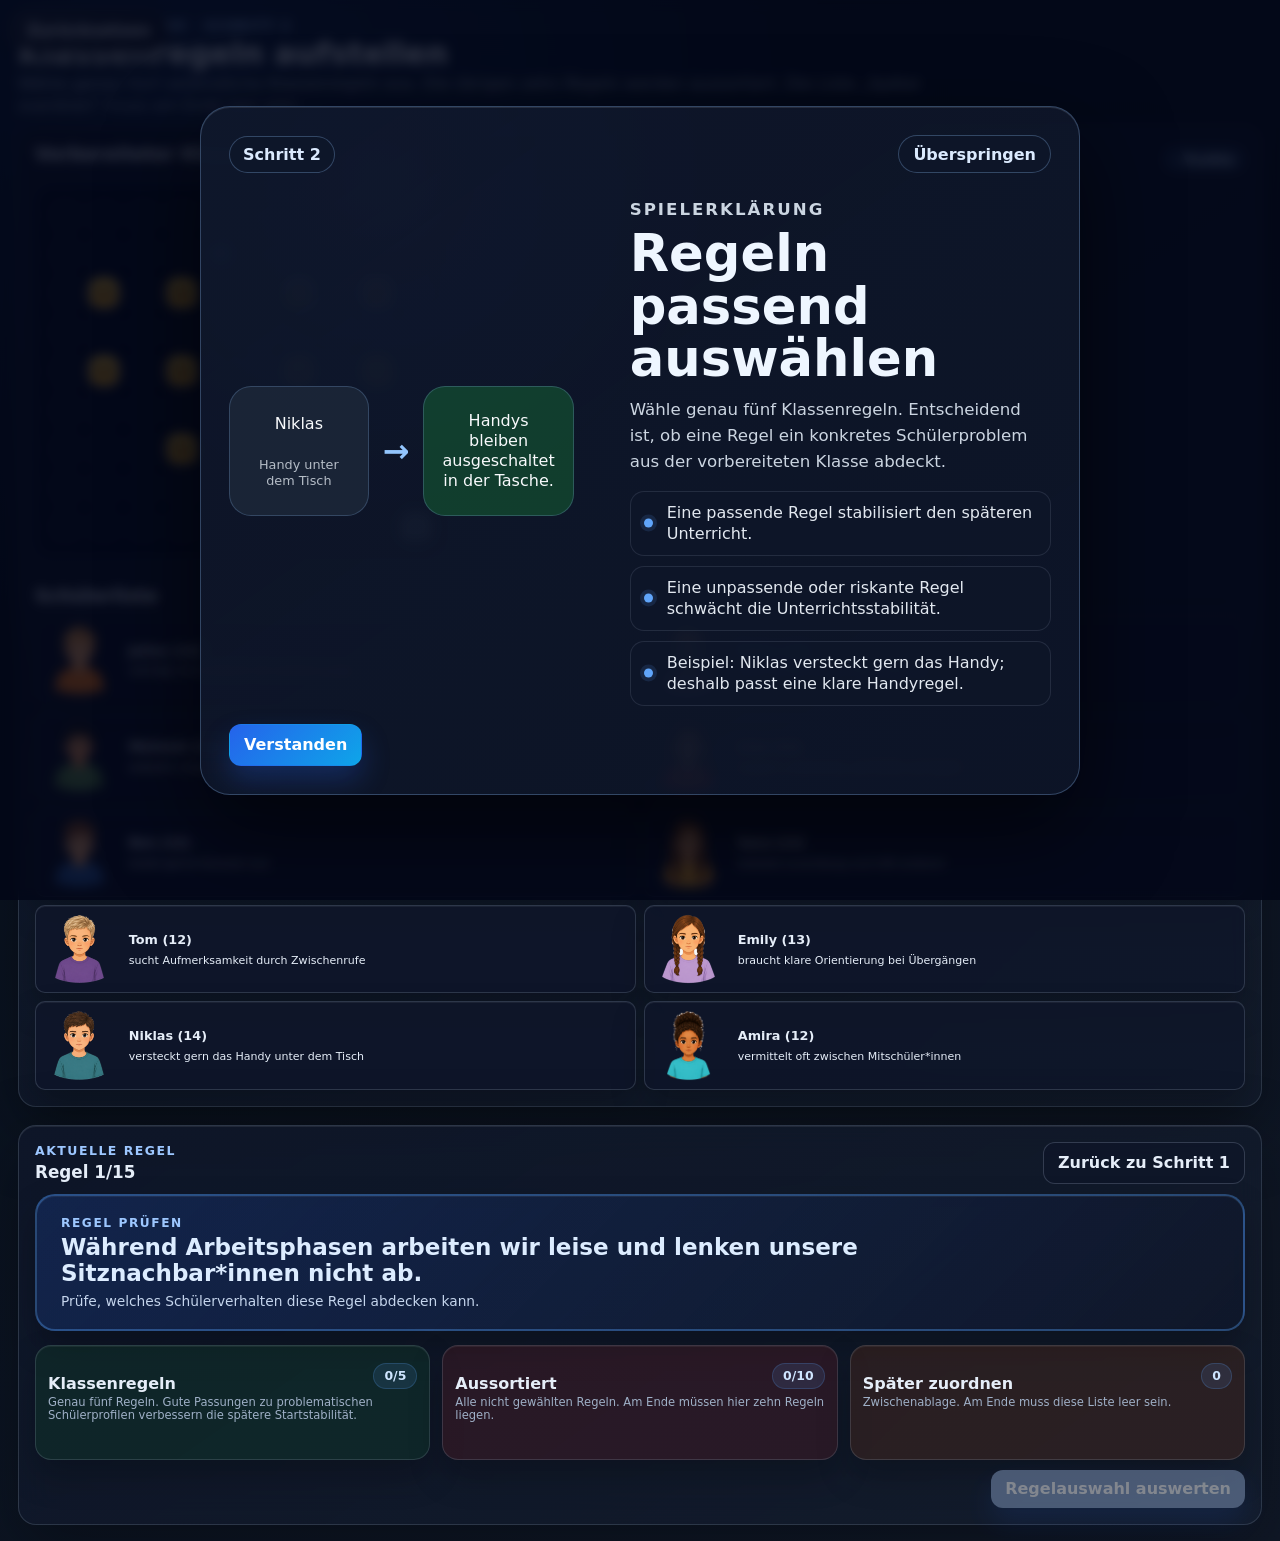
==== rules.html @ 6e3e0626 "add" ====
<!doctype html>
<html lang="de">
<head>
  <meta charset="utf-8" />
  <meta name="viewport" content="width=device-width, initial-scale=1" />
  <title>Klassenregeln aufstellen | Classroom-Management-Spiel</title>
  <link rel="stylesheet" href="styles.css" />
</head>
<body class="rules-page">
  <div class="page-utility-bar" style="position:fixed;top:10px;left:10px;z-index:10000;display:flex;gap:8px;flex-wrap:wrap;">
    <button type="button" id="utilityResetBtn" class="utility-btn utility-btn-reset">Zurücksetzen</button>
  </div>

  <header class="topbar compact-topbar rules-topbar">
    <div>
      <p class="eyebrow">Interaktive Phase · Schritt 2</p>
      <h1>Klassenregeln aufstellen</h1>
      <p class="subtitle">Wähle genau fünf verbindliche Klassenregeln aus. Die übrigen zehn Regeln werden aussortiert. Die Liste „Später zuordnen“ muss am Ende leer sein.</p>
    </div>
  </header>

  <main class="rules-shell rules-shell-v4">
    <aside class="rules-left panel rules-left-v4">
      <section>
        <div class="section-title-row">
          <h2>Vorbereiteter Klassenraum</h2>
          <span id="prepScorePill" class="pill">– Punkte</span>
        </div>
        <div id="frozenGrid" class="frozen-grid" aria-label="Übernommener Klassenraum"></div>
      </section>

      <section>
        <h2>Schülerliste</h2>
        <div id="rulesStudentList" class="rules-student-list"></div>
      </section>
    </aside>

    <section class="rules-main panel compact-rules-main" aria-label="Regelauswahl">
      <div class="rule-deck-head">
        <div>
          <p class="eyebrow">Aktuelle Regel</p>
          <h2 id="ruleDeckProgress">Regel 1/15</h2>
        </div>
        <button type="button" id="backToRoomBtn" class="ghost-btn">Zurück zu Schritt 1</button>
      </div>

      <article id="currentRuleCard" class="current-rule-card" draggable="true" aria-live="polite">
        <span class="rule-kicker">Regel prüfen</span>
        <h3 id="currentRuleText">Regel wird geladen …</h3>
        <p id="currentRuleHint">Ziehe diese Regel in eine Liste.</p>
      </article>


      <div class="rule-lists" aria-label="Regellisten">
        <section class="rule-list-card accepted-list" data-list="accepted">
          <div class="rule-list-head">
            <h3>Klassenregeln</h3>
            <span id="acceptedCounter" class="pill">0/5</span>
          </div>
          <p class="hint">Genau fünf Regeln. Gute Passungen zu problematischen Schülerprofilen verbessern die spätere Startstabilität.</p>
          <div id="acceptedList" class="rule-dropzone" data-list="accepted"></div>
        </section>

        <section class="rule-list-card rejected-list" data-list="rejected">
          <div class="rule-list-head">
            <h3>Aussortiert</h3>
            <span id="rejectedCounter" class="pill">0/10</span>
          </div>
          <p class="hint">Alle nicht gewählten Regeln. Am Ende müssen hier zehn Regeln liegen.</p>
          <div id="rejectedList" class="rule-dropzone" data-list="rejected"></div>
        </section>

        <section class="rule-list-card pending-list" data-list="pending">
          <div class="rule-list-head">
            <h3>Später zuordnen</h3>
            <span id="pendingCounter" class="pill">0</span>
          </div>
          <p class="hint">Zwischenablage. Am Ende muss diese Liste leer sein.</p>
          <div id="pendingList" class="rule-dropzone" data-list="pending"></div>
        </section>
      </div>

      <div class="rules-status-bar rules-status-bar-clean">
        <p id="rulesStatusText" class="rules-status neutral" aria-live="polite"></p>
        <button type="button" id="finishRulesBtn" class="primary-btn" disabled>Regelauswahl auswerten</button>
      </div>
    </section>
  </main>


  <section id="rulesTutorialOverlay" class="tutorial-overlay rules-tutorial-overlay" aria-live="polite" aria-modal="true" role="dialog" aria-labelledby="rulesTutorialTitle">
    <div class="tutorial-backdrop"></div>
    <article class="tutorial-book rules-tutorial-book" role="document">
      <div class="tutorial-topline">
        <span class="tutorial-progress-pill">Schritt 2</span>
        <button type="button" id="rulesTutorialSkipBtn" class="tutorial-skip" onclick="window.closeRulesTutorial && window.closeRulesTutorial()">Überspringen</button>
      </div>
      <section class="tutorial-slide-card rules-tutorial-card">
        <div class="rules-tutorial-visual" aria-hidden="true">
          <div class="rules-tutorial-mini-card rules-tutorial-student">Niklas<br><small>Handy unter dem Tisch</small></div>
          <div class="rules-tutorial-arrow">→</div>
          <div class="rules-tutorial-mini-card rules-tutorial-rule">Handys bleiben ausgeschaltet in der Tasche.</div>
        </div>
        <div class="tutorial-content">
          <p class="eyebrow">Spielerklärung</p>
          <h2 id="rulesTutorialTitle">Regeln passend auswählen</h2>
          <p>Wähle genau fünf Klassenregeln. Entscheidend ist, ob eine Regel ein konkretes Schülerproblem aus der vorbereiteten Klasse abdeckt.</p>
          <ul class="tutorial-list">
            <li>Eine passende Regel stabilisiert den späteren Unterricht.</li>
            <li>Eine unpassende oder riskante Regel schwächt die Unterrichtsstabilität.</li>
            <li>Beispiel: Niklas versteckt gern das Handy; deshalb passt eine klare Handyregel.</li>
          </ul>
        </div>
      </section>
      <div class="tutorial-controls">
        <button type="button" id="rulesTutorialDoneBtn" class="primary-btn" onclick="window.closeRulesTutorial && window.closeRulesTutorial()">Verstanden</button>
      </div>
    </article>
  </section>


  <section id="rulesEvaluationOverlay" class="rules-evaluation-overlay" hidden aria-live="polite" aria-modal="true" role="dialog" aria-labelledby="rulesEvaluationTitle">
    <div class="rules-evaluation-backdrop"></div>
    <article class="rules-evaluation-card" role="document">
      <div class="rules-evaluation-head">
        <span id="rulesEvaluationStep" class="tutorial-progress-pill">Auswertung 1/5</span>
        <h2 id="rulesEvaluationTitle">Regelauswahl wird bewertet</h2>
        <p id="rulesEvaluationIntro">Jede gewählte Klassenregel wird mit den konkreten Schülerprofilen der Klasse abgeglichen.</p>
      </div>

      <div class="rules-evaluation-pair">
        <article class="rules-evaluation-rule">
          <span>Gewählte Klassenregel</span>
          <strong id="rulesEvaluationRuleText">–</strong>
        </article>
        <div class="rules-evaluation-arrow" aria-hidden="true">→</div>
        <div id="rulesEvaluationStudentSlot" class="rules-evaluation-student-slot"></div>
      </div>

      <div id="rulesEvaluationResult" class="rules-evaluation-result">
        <strong id="rulesEvaluationDelta">–</strong>
        <p id="rulesEvaluationText">–</p>
      </div>

      <div class="rules-evaluation-stability" aria-label="Aktuelle Unterrichtsstabilität nach dieser Regel">
        <div id="rulesEvaluationSegments" class="branch-life-segments"></div>
        <span id="rulesEvaluationScoreText">–/10 Unterrichtsstabilität</span>
      </div>

      <div class="rules-evaluation-actions">
        <button type="button" id="rulesEvaluationNextBtn" class="primary-btn">Weiter</button>
      </div>
    </article>
  </section>

  <script src="rules.js"></script>
</body>
</html>
---- styles.css ----
:root {
  --bg: #f3f5f8;
  --panel: #ffffff;
  --text: #1f2937;
  --muted: #64748b;
  --line: #d8dee8;
  --accent: #2455a6;
  --accent-dark: #163c78;
  --accent-soft: #e8f0ff;
  --danger: #a83535;
  --warning: #9b6a12;
  --good: #237a45;
  --desk: #fff7df;
  --desk-border: #d8b765;
  --cell-size: 72px;
  --vision-1: rgba(38, 126, 67, 0.54);
  --vision-2: rgba(64, 155, 87, 0.40);
  --vision-3: rgba(94, 184, 111, 0.28);
  --vision-4: rgba(126, 209, 141, 0.18);
  --vision-5: rgba(162, 226, 174, 0.10);
  --shadow: 0 18px 40px rgba(15, 23, 42, 0.09);
  --radius: 18px;
}

* {
  box-sizing: border-box;
}

body {
  margin: 0;
  min-height: 100vh;
  font-family: system-ui, -apple-system, BlinkMacSystemFont, "Segoe UI", sans-serif;
  color: var(--text);
  background: linear-gradient(135deg, #f8fafc 0%, var(--bg) 42%, #eef3fb 100%);
}

button,
select {
  font: inherit;
}

.topbar {
  display: flex;
  gap: 24px;
  justify-content: space-between;
  align-items: center;
  padding: 28px clamp(18px, 4vw, 48px) 18px;
}

.eyebrow {
  margin: 0 0 4px;
  color: var(--accent);
  font-size: 0.78rem;
  text-transform: uppercase;
  letter-spacing: 0.12em;
  font-weight: 750;
}

h1,
h2,
p {
  margin-top: 0;
}

h1 {
  margin-bottom: 8px;
  font-size: clamp(1.8rem, 3vw, 3rem);
  line-height: 1.05;
}

.subtitle {
  margin-bottom: 0;
  color: var(--muted);
  max-width: 850px;
}

.score-card {
  min-width: 148px;
  border-radius: 20px;
  padding: 16px 18px;
  background: var(--panel);
  box-shadow: var(--shadow);
  border: 1px solid rgba(255, 255, 255, 0.7);
  text-align: center;
}

.score-label,
.score-scale {
  display: block;
  color: var(--muted);
  font-size: 0.82rem;
}

#scoreValue {
  display: block;
  font-size: 2.1rem;
  line-height: 1.1;
  color: var(--accent-dark);
}

.app-shell {
  display: grid;
  grid-template-columns: minmax(0, 1fr) 370px;
  gap: 22px;
  padding: 0 clamp(18px, 4vw, 48px) 24px;
}

.panel {
  border: 1px solid rgba(216, 222, 232, 0.85);
  background: rgba(255, 255, 255, 0.93);
  box-shadow: var(--shadow);
  border-radius: var(--radius);
}

.workspace {
  display: grid;
  grid-template-rows: auto 1fr;
  gap: 18px;
  min-width: 0;
}

.controls {
  display: grid;
  grid-template-columns: repeat(3, minmax(0, 1fr)) auto;
  align-items: end;
  gap: 16px;
  padding: 18px;
}

.control-group label {
  display: block;
  margin-bottom: 8px;
  font-weight: 750;
}

select {
  width: 100%;
  min-height: 42px;
  border: 1px solid var(--line);
  border-radius: 12px;
  padding: 8px 12px;
  background: #fff;
  color: var(--text);
}

.hint {
  margin: -2px 0 10px;
  font-size: 0.86rem;
  color: var(--muted);
}

.teacher-tools {
  display: flex;
  gap: 12px;
  align-items: center;
}

.teacher-token,
.teacher-in-room {
  cursor: grab;
  user-select: none;
  width: fit-content;
  border: 1px solid #7b8ca3;
  border-radius: 999px;
  padding: 8px 12px;
  font-size: 0.88rem;
  font-weight: 750;
  color: #172033;
  background: #e7ebf2;
}

.teacher-in-room {
  position: relative;
  margin: auto;
  background: #dce4f2;
  border-color: #5c6f8b;
  box-shadow: 0 5px 14px rgba(15, 23, 42, 0.14);
}

.teacher-token.selected {
  color: #fff;
  background: var(--accent);
  border-color: var(--accent);
  box-shadow: 0 0 0 4px rgba(36, 85, 166, 0.16);
}

.direction-tools {
  display: grid;
  grid-template-columns: repeat(3, 30px);
  grid-template-rows: repeat(2, 30px);
  gap: 4px;
}

.dir-btn {
  border: 1px solid var(--line);
  background: #fff;
  border-radius: 8px;
  cursor: pointer;
  color: var(--text);
  font-weight: 850;
}

.dir-btn[data-dir="up"] { grid-column: 2; grid-row: 1; }
.dir-btn[data-dir="left"] { grid-column: 1; grid-row: 2; }
.dir-btn[data-dir="down"] { grid-column: 2; grid-row: 2; }
.dir-btn[data-dir="right"] { grid-column: 3; grid-row: 2; }

.dir-btn.active {
  color: #fff;
  background: var(--accent);
  border-color: var(--accent);
}

.button-row {
  display: flex;
  gap: 10px;
  justify-content: flex-end;
}

.primary-btn,
.ghost-btn {
  min-height: 42px;
  border-radius: 12px;
  padding: 9px 14px;
  border: 1px solid transparent;
  cursor: pointer;
  font-weight: 750;
  white-space: nowrap;
}

.primary-btn {
  color: #fff;
  background: var(--accent);
}

.primary-btn:hover {
  background: var(--accent-dark);
}

.ghost-btn {
  background: #fff;
  color: var(--text);
  border-color: var(--line);
}

.room-wrap {
  min-height: 650px;
  padding: 18px;
  overflow: auto;
}

.room-header {
  display: flex;
  justify-content: space-between;
  gap: 14px;
  align-items: flex-start;
  margin-bottom: 12px;
}

.room-header h2,
.side-panel h2 {
  margin-bottom: 4px;
  font-size: 1.1rem;
}

.room-header p {
  margin-bottom: 0;
  color: var(--muted);
  font-size: 0.9rem;
}

.legend {
  display: flex;
  flex-wrap: wrap;
  gap: 8px 14px;
  justify-content: flex-end;
  color: var(--muted);
  font-size: 0.83rem;
}

.legend span {
  display: inline-flex;
  gap: 6px;
  align-items: center;
}

.legend i {
  display: inline-block;
  width: 14px;
  height: 14px;
  border-radius: 4px;
  border: 1px solid var(--line);
}

.legend-desk { background: var(--desk); border-color: var(--desk-border) !important; }
.legend-teacher { background: #dce4f2; border-color: #5c6f8b !important; }
.legend-vision { background: var(--vision-1); border-color: #5ba36b !important; }

.classroom-grid {
  display: grid;
  grid-template-columns: repeat(10, var(--cell-size));
  grid-template-rows: repeat(9, var(--cell-size));
  gap: 7px;
  width: max-content;
  min-width: max-content;
  padding: 14px;
  border-radius: 16px;
  background: #eef2f7;
  border: 1px solid #d7dee9;
}

.grid-cell {
  position: relative;
  display: flex;
  align-items: stretch;
  justify-content: stretch;
  min-width: var(--cell-size);
  min-height: var(--cell-size);
  aspect-ratio: 1 / 1;
  border: 1px dashed #c8d0dd;
  border-radius: 12px;
  background: rgba(255, 255, 255, 0.62);
  transition: background 0.12s ease, border-color 0.12s ease, transform 0.12s ease;
}

.grid-cell.drop-hover {
  border-color: var(--accent);
  background: #e6efff;
}

.grid-cell.vision-1 { background: var(--vision-1); border-color: rgba(38, 126, 67, 0.35); }
.grid-cell.vision-2 { background: var(--vision-2); border-color: rgba(64, 155, 87, 0.30); }
.grid-cell.vision-3 { background: var(--vision-3); border-color: rgba(94, 184, 111, 0.26); }
.grid-cell.vision-4 { background: var(--vision-4); border-color: rgba(126, 209, 141, 0.20); }
.grid-cell.vision-5 { background: var(--vision-5); border-color: rgba(162, 226, 174, 0.14); }

.grid-cell.teacher-placement-active {
  outline: 2px solid rgba(36, 85, 166, 0.16);
  outline-offset: -3px;
}

.grid-cell.teacher-placement-active:hover {
  outline-color: var(--accent);
  background: #e6efff;
}

.desk {
  display: flex;
  flex-direction: column;
  justify-content: space-between;
  width: 100%;
  min-width: 0;
  padding: 5px;
  border: 1.5px solid var(--desk-border);
  border-radius: 12px;
  background: rgba(255, 247, 223, 0.96);
  cursor: grab;
  box-shadow: inset 0 -10px 18px rgba(209, 160, 47, 0.08);
}

.desk:active,
.student-card:active,
.student-chip:active,
.teacher-token:active,
.teacher-in-room:active {
  cursor: grabbing;
}

.desk-label {
  display: flex;
  justify-content: space-between;
  align-items: center;
  color: #8a671f;
  font-size: 0.65rem;
  font-weight: 850;
  letter-spacing: 0.03em;
  text-transform: uppercase;
}

.student-chip {
  display: block;
  width: 100%;
  overflow: hidden;
  white-space: nowrap;
  text-overflow: ellipsis;
  border-radius: 9px;
  padding: 4px 6px;
  background: #fff;
  border: 1px solid #e6c978;
  color: #1f2937;
  font-size: 0.68rem;
  font-weight: 750;
  text-align: center;
  cursor: grab;
}

.empty-seat {
  border-radius: 9px;
  padding: 4px 5px;
  border: 1px dashed #e1c988;
  color: #a07a24;
  font-size: 0.68rem;
  text-align: center;
  background: rgba(255, 255, 255, 0.45);
}

.side-panel {
  display: flex;
  flex-direction: column;
  gap: 22px;
  padding: 18px;
  align-self: start;
  max-height: calc(100vh - 150px);
  overflow: auto;
  position: sticky;
  top: 18px;
}

.section-title-row {
  display: flex;
  align-items: center;
  justify-content: space-between;
  gap: 12px;
}

.pill {
  display: inline-flex;
  align-items: center;
  height: 26px;
  border-radius: 999px;
  padding: 0 10px;
  background: var(--accent-soft);
  color: var(--accent-dark);
  font-size: 0.78rem;
  font-weight: 750;
}

.student-palette {
  display: grid;
  grid-template-columns: repeat(2, minmax(0, 1fr));
  gap: 10px;
  min-height: 120px;
  padding: 8px;
  border-radius: 14px;
  border: 1px dashed transparent;
}

.student-palette.drop-hover {
  background: #f0f6ff;
  border-color: var(--accent);
}

.student-card {
  min-height: 96px;
  border: 1px solid var(--line);
  border-radius: 14px;
  padding: 10px;
  background: #fff;
  cursor: grab;
  box-shadow: 0 8px 18px rgba(15, 23, 42, 0.07);
  transition: transform 0.12s ease, box-shadow 0.12s ease, border-color 0.12s ease;
}

.student-card:hover {
  transform: translateY(-1px);
  box-shadow: 0 12px 22px rgba(15, 23, 42, 0.1);
}

.student-card.selected {
  outline: 3px solid rgba(36, 85, 166, 0.24);
  border-color: var(--accent);
}

.student-name {
  margin-bottom: 4px;
  font-weight: 850;
}

.student-note {
  color: var(--muted);
  font-size: 0.78rem;
  line-height: 1.28;
}

.results {
  border-top: 1px solid var(--line);
  padding-top: 16px;
}

.meter {
  height: 12px;
  overflow: hidden;
  border-radius: 999px;
  background: #e8edf5;
  margin: 10px 0 14px;
}

.meter-fill {
  height: 100%;
  width: 0%;
  background: linear-gradient(90deg, #b73c3c, #d6a23c, #277a48);
  transition: width 0.3s ease;
}

.feedback-list {
  display: grid;
  gap: 8px;
  padding: 0;
  margin: 0;
  list-style: none;
}

.feedback-list li {
  border-radius: 12px;
  padding: 9px 10px;
  border: 1px solid var(--line);
  background: #fff;
  font-size: 0.87rem;
  line-height: 1.35;
}

.feedback-list li.good {
  border-color: rgba(35, 122, 69, 0.28);
  background: #f1fbf5;
}

.feedback-list li.warning {
  border-color: rgba(155, 106, 18, 0.28);
  background: #fff8e9;
}

.feedback-list li.bad {
  border-color: rgba(168, 53, 53, 0.28);
  background: #fff1f1;
}

.export-box {
  margin-top: 14px;
  border-radius: 12px;
  border: 1px solid var(--line);
  background: #f8fafc;
  padding: 10px;
}

.export-box summary {
  cursor: pointer;
  font-weight: 750;
  color: var(--accent-dark);
}

pre {
  white-space: pre-wrap;
  word-break: break-word;
  max-height: 260px;
  overflow: auto;
  margin: 10px 0 0;
  color: #334155;
  font-size: 0.75rem;
}

.footer-note {
  margin: 0 clamp(18px, 4vw, 48px) 32px;
  color: var(--muted);
  font-size: 0.88rem;
}

@media (max-width: 1180px) {
  .app-shell {
    grid-template-columns: 1fr;
  }

  .side-panel {
    position: static;
    max-height: none;
  }
}

@media (max-width: 860px) {
  .topbar {
    align-items: stretch;
    flex-direction: column;
  }

  .score-card {
    text-align: left;
  }

  .controls {
    grid-template-columns: 1fr;
  }

  .button-row {
    justify-content: stretch;
  }

  .button-row button {
    flex: 1;
  }

  .student-palette {
    grid-template-columns: 1fr;
  }
}

/* Update 2026-06-21: freiere Drag-and-Drop-Vorbereitung und sauberere Zentrierung */
.room-wrap {
  display: flex;
  flex-direction: column;
  align-items: center;
}

.room-header {
  width: 100%;
}

.classroom-grid {
  margin: 14px auto 0;
  justify-content: center;
  align-content: center;
  grid-template-columns: repeat(10, var(--cell-size));
  grid-template-rows: repeat(9, var(--cell-size));
}

.grid-cell {
  width: var(--cell-size);
  height: var(--cell-size);
  min-width: 0;
  min-height: 0;
  aspect-ratio: 1 / 1;
}

.teacher-token,
.teacher-in-room {
  width: 58px;
  height: 58px;
  min-width: 58px;
  min-height: 58px;
  max-width: 58px;
  max-height: 58px;
  aspect-ratio: 1 / 1;
  display: inline-flex;
  align-items: center;
  justify-content: center;
  border-radius: 14px;
  padding: 6px;
  text-align: center;
  line-height: 1.05;
  white-space: normal;
}

.teacher-in-room {
  width: 100%;
  height: 100%;
  max-width: none;
  max-height: none;
  font-size: 0.72rem;
}

.button-stack {
  display: grid;
  gap: 7px;
  align-self: end;
}

.eval-hint {
  margin: 0;
  color: var(--warning);
  font-size: 0.78rem;
  text-align: right;
}

.primary-btn:disabled {
  cursor: not-allowed;
  opacity: 0.48;
  background: #8aa2c9;
}

.desk,
.student-card,
.student-chip,
.teacher-token,
.teacher-in-room {
  touch-action: none;
}

@media (max-width: 860px) {
  .button-stack {
    width: 100%;
  }

  .eval-hint {
    text-align: left;
  }
}

.eval-hint.ready {
  color: var(--good);
}

/* Update: Schülerchip mit Entfernen-Button und stabileres Drag-and-Drop */
.desk.dragging,
.teacher-in-room.dragging,
.student-card.dragging,
.student-chip.dragging {
  opacity: 0.68;
}

.student-chip {
  position: relative;
  min-height: 27px;
  padding-right: 24px;
}

.student-chip-name {
  display: block;
  overflow: hidden;
  white-space: nowrap;
  text-overflow: ellipsis;
}

.remove-student-btn {
  position: absolute;
  top: -7px;
  right: -7px;
  width: 18px;
  height: 18px;
  padding: 0;
  border: 1.5px solid #fff;
  border-radius: 999px;
  background: var(--danger);
  color: #fff;
  font-size: 13px;
  font-weight: 900;
  line-height: 14px;
  cursor: pointer;
  box-shadow: 0 2px 6px rgba(15, 23, 42, 0.22);
}

.remove-student-btn:hover,
.remove-student-btn:focus-visible {
  background: #7f2424;
  outline: 2px solid rgba(168, 53, 53, 0.25);
  outline-offset: 1px;
}

.grid-cell.drop-hover {
  box-shadow: inset 0 0 0 2px rgba(36, 85, 166, 0.35);
}

/* Update: strengere Bewertungslogik, Einflussfelder und zentrierte Auswertung */
.room-wrap {
  position: relative;
}

.grid-cell {
  overflow: visible;
}

.grid-cell::before {
  content: "";
  position: absolute;
  inset: 4px;
  z-index: 0;
  border-radius: 10px;
  pointer-events: none;
  opacity: 0.96;
  transition: background 0.15s ease, box-shadow 0.15s ease;
}

.grid-cell > * {
  position: relative;
  z-index: 1;
}

.grid-cell.influence-good-1::before { background: rgba(38, 126, 67, 0.14); box-shadow: inset 0 0 0 1px rgba(38,126,67,0.18); }
.grid-cell.influence-good-2::before { background: rgba(38, 126, 67, 0.24); box-shadow: inset 0 0 0 2px rgba(38,126,67,0.22); }
.grid-cell.influence-good-3::before { background: rgba(38, 126, 67, 0.36); box-shadow: inset 0 0 0 2px rgba(38,126,67,0.30); }
.grid-cell.influence-good-4::before { background: rgba(19, 111, 54, 0.50); box-shadow: inset 0 0 0 3px rgba(19,111,54,0.38); }

.grid-cell.influence-risk-1::before { background: rgba(190, 62, 62, 0.14); box-shadow: inset 0 0 0 1px rgba(190,62,62,0.18); }
.grid-cell.influence-risk-2::before { background: rgba(190, 62, 62, 0.25); box-shadow: inset 0 0 0 2px rgba(190,62,62,0.22); }
.grid-cell.influence-risk-3::before { background: rgba(190, 62, 62, 0.38); box-shadow: inset 0 0 0 2px rgba(190,62,62,0.30); }
.grid-cell.influence-risk-4::before { background: rgba(160, 39, 39, 0.54); box-shadow: inset 0 0 0 3px rgba(160,39,39,0.40); }

.grid-cell.influence-neutral-1::before,
.grid-cell.influence-neutral-2::before,
.grid-cell.influence-neutral-3::before,
.grid-cell.influence-neutral-4::before {
  background: rgba(230, 157, 49, 0.34);
  box-shadow: inset 0 0 0 2px rgba(194, 119, 24, 0.28);
}

.desk.influence-good-1 { border-color: rgba(38, 126, 67, 0.45); }
.desk.influence-good-2 { border-color: rgba(38, 126, 67, 0.55); box-shadow: inset 0 -10px 18px rgba(38,126,67,0.08); }
.desk.influence-good-3 { border-color: rgba(38, 126, 67, 0.70); box-shadow: inset 0 -10px 18px rgba(38,126,67,0.12); }
.desk.influence-good-4 { border-color: rgba(19, 111, 54, 0.90); box-shadow: inset 0 -10px 18px rgba(19,111,54,0.16), 0 0 0 2px rgba(19,111,54,0.12); }

.desk.influence-risk-1 { border-color: rgba(190, 62, 62, 0.45); }
.desk.influence-risk-2 { border-color: rgba(190, 62, 62, 0.58); box-shadow: inset 0 -10px 18px rgba(190,62,62,0.08); }
.desk.influence-risk-3 { border-color: rgba(190, 62, 62, 0.74); box-shadow: inset 0 -10px 18px rgba(190,62,62,0.12); }
.desk.influence-risk-4 { border-color: rgba(160, 39, 39, 0.95); box-shadow: inset 0 -10px 18px rgba(160,39,39,0.16), 0 0 0 2px rgba(160,39,39,0.14); }

.desk.influence-neutral-1,
.desk.influence-neutral-2,
.desk.influence-neutral-3,
.desk.influence-neutral-4 {
  border-color: rgba(194, 119, 24, 0.74);
  box-shadow: inset 0 -10px 18px rgba(230,157,49,0.14), 0 0 0 2px rgba(230,157,49,0.12);
}

.grid-cell.invalid-target {
  border-color: #b42323 !important;
  background: #fff1f1 !important;
  animation: invalidPulse 0.7s ease;
}

@keyframes invalidPulse {
  0%, 100% { transform: scale(1); }
  45% { transform: scale(0.96); }
}

.evaluation-overlay {
  position: absolute;
  inset: 0;
  display: flex;
  align-items: center;
  justify-content: center;
  padding: 24px;
  border-radius: var(--radius);
  background: rgba(15, 23, 42, 0.16);
  backdrop-filter: blur(2px);
  z-index: 50;
}

.evaluation-overlay[hidden] {
  display: none;
}

.evaluation-card {
  width: min(760px, calc(100% - 24px));
  max-height: min(78vh, 720px);
  overflow: auto;
  border: 1px solid rgba(216, 222, 232, 0.95);
  border-radius: 22px;
  background: rgba(255, 255, 255, 0.98);
  box-shadow: 0 28px 70px rgba(15, 23, 42, 0.25);
  padding: 22px;
}

.evaluation-head {
  display: flex;
  align-items: flex-start;
  justify-content: space-between;
  gap: 16px;
  margin-bottom: 8px;
}

.evaluation-head h2 {
  margin-bottom: 0;
  font-size: 1.35rem;
}

.overlay-close {
  width: 36px;
  height: 36px;
  border: 1px solid var(--line);
  border-radius: 999px;
  background: #fff;
  color: var(--text);
  cursor: pointer;
  font-weight: 900;
  font-size: 1.3rem;
  line-height: 1;
}

.overlay-close:hover,
.overlay-close:focus-visible {
  background: #f1f5f9;
  outline: 2px solid rgba(36, 85, 166, 0.18);
}

.feedback-list li {
  display: flex;
  align-items: flex-start;
  gap: 10px;
}

.feedback-list.detailed {
  gap: 10px;
}

.feedback-delta {
  flex: 0 0 auto;
  min-width: 36px;
  height: 26px;
  display: inline-flex;
  align-items: center;
  justify-content: center;
  border-radius: 999px;
  font-size: 0.78rem;
  font-weight: 900;
}

.feedback-delta.positive {
  color: #14532d;
  background: #dcfce7;
  border: 1px solid rgba(20, 83, 45, 0.18);
}

.feedback-delta.negative {
  color: #7f1d1d;
  background: #fee2e2;
  border: 1px solid rgba(127, 29, 29, 0.18);
}

.feedback-delta.neutral {
  color: #78350f;
  background: #ffedd5;
  border: 1px solid rgba(120, 53, 15, 0.18);
}

.feedback-body {
  min-width: 0;
}

.feedback-body strong {
  display: block;
  margin-bottom: 2px;
}

.feedback-body p {
  margin: 0;
  color: var(--muted);
  font-size: 0.8rem;
  line-height: 1.35;
}

.remove-student-btn {
  top: -10px;
  right: -10px;
  width: 22px;
  height: 22px;
  line-height: 17px;
  font-size: 15px;
  z-index: 4;
}

.student-chip {
  min-height: 30px;
  overflow: visible;
}

.student-chip-name {
  padding-right: 2px;
}
.legend-risk { background: rgba(190, 62, 62, 0.38); border-color: rgba(190,62,62,0.55) !important; }
.legend-neutral { background: rgba(230, 157, 49, 0.34); border-color: rgba(194,119,24,0.50) !important; }

/* Update: animierte Auswertungskachel mit Lebensbalken */
.evaluation-card-game {
  width: min(900px, calc(100% - 26px));
  max-height: none;
  overflow: visible;
  padding: 18px;
  display: grid;
  gap: 14px;
  background: #ffffff;
}

.evaluation-head-compact {
  margin-bottom: 0;
}

.evaluation-stage {
  min-height: 210px;
  border-radius: 18px;
  border: 2px solid rgba(36, 85, 166, 0.85);
  background: linear-gradient(135deg, #eff6ff 0%, #dbeafe 100%);
  padding: 22px;
  display: flex;
  flex-direction: column;
  justify-content: center;
  box-shadow: inset 0 0 0 1px rgba(255,255,255,0.72);
}

.step-meta {
  display: flex;
  align-items: center;
  justify-content: space-between;
  gap: 12px;
  margin-bottom: 14px;
  color: #1e3a8a;
  font-size: 0.86rem;
  font-weight: 800;
}

.step-delta {
  min-width: 48px;
  height: 32px;
  padding: 0 10px;
  border-radius: 999px;
  display: inline-flex;
  align-items: center;
  justify-content: center;
  font-weight: 900;
  border: 1px solid transparent;
}

.step-delta.positive {
  color: #14532d;
  background: #dcfce7;
  border-color: rgba(20,83,45,0.18);
}

.step-delta.negative {
  color: #7f1d1d;
  background: #fee2e2;
  border-color: rgba(127,29,29,0.18);
}

.step-delta.neutral {
  color: #78350f;
  background: #ffedd5;
  border-color: rgba(120,53,15,0.18);
}

.evaluation-stage h3 {
  margin: 0 0 10px;
  font-size: clamp(1.25rem, 2.2vw, 2rem);
  color: #102a5f;
  line-height: 1.15;
}

.evaluation-stage p {
  margin: 0;
  color: #334155;
  font-size: 1rem;
  line-height: 1.45;
}

.life-panel {
  min-height: 132px;
  border-radius: 18px;
  border: 2px solid rgba(15, 23, 42, 0.86);
  background: #101827;
  color: #e5edf8;
  padding: 18px;
  display: grid;
  gap: 12px;
}

.life-panel-topline,
.life-panel-footline {
  display: flex;
  align-items: center;
  justify-content: space-between;
  gap: 12px;
}

.life-panel-topline strong {
  font-size: 1rem;
}

.life-panel-topline span,
.life-panel-footline {
  color: #cbd5e1;
  font-size: 0.86rem;
}

.life-segments {
  display: grid;
  grid-template-columns: repeat(10, minmax(18px, 1fr));
  gap: 8px;
  min-height: 40px;
}

.life-segment {
  border-radius: 10px;
  border: 1px solid rgba(148, 163, 184, 0.30);
  background: rgba(51, 65, 85, 0.9);
  box-shadow: inset 0 0 0 1px rgba(255,255,255,0.04);
  transition: background 0.28s ease, box-shadow 0.28s ease, transform 0.28s ease;
}

.life-segment.active {
  background: linear-gradient(180deg, #7ddf9b 0%, #22904d 100%);
  box-shadow: 0 0 14px rgba(34, 144, 77, 0.42), inset 0 0 0 1px rgba(255,255,255,0.24);
  transform: translateY(-1px);
}

.evaluation-action-area {
  border-radius: 16px;
  padding: 16px 18px;
  border: 1px solid rgba(35, 122, 69, 0.24);
  background: #f1fbf5;
}

.evaluation-action-area h3 {
  margin: 0 0 6px;
  color: #14532d;
}

.evaluation-action-area p {
  margin: 0 0 12px;
  color: #334155;
  line-height: 1.45;
}

.evaluation-action-area.game-over {
  border-color: rgba(168, 53, 53, 0.30);
  background: #fff1f1;
}

.evaluation-action-area.game-over h3 {
  color: #7f1d1d;
}

.evaluation-action-area .primary-btn[hidden] {
  display: none;
}

@media (max-width: 760px) {
  .evaluation-overlay {
    padding: 10px;
  }

  .evaluation-card-game {
    width: calc(100% - 8px);
    padding: 12px;
  }

  .evaluation-stage {
    min-height: 180px;
    padding: 16px;
  }

  .life-panel-topline,
  .life-panel-footline {
    align-items: flex-start;
    flex-direction: column;
  }

  .life-segments {
    gap: 5px;
  }
}


/* Update: manuelle Slider-Auswertung */
.evaluation-stage {
  position: relative;
  overflow: hidden;
  text-align: center;
  display: grid;
  grid-template-rows: 1fr auto;
  align-items: stretch;
}

.evaluation-slide {
  min-height: 170px;
  display: grid;
  grid-template-rows: auto 1fr;
  align-items: center;
  gap: 12px;
  will-change: transform, opacity;
}

.evaluation-message {
  align-self: center;
  justify-self: center;
  max-width: 740px;
}

.step-meta {
  width: 100%;
}

.evaluation-stage h3,
.evaluation-stage p {
  text-align: center;
}

.stage-next-btn {
  justify-self: center;
  min-width: 160px;
  min-height: 42px;
  padding: 10px 18px;
  border: 0;
  border-radius: 999px;
  background: #1e3a8a;
  color: #ffffff;
  font-weight: 900;
  cursor: pointer;
  box-shadow: 0 12px 24px rgba(30, 58, 138, 0.22);
  transition: transform 0.18s ease, background 0.18s ease;
}

.stage-next-btn:hover,
.stage-next-btn:focus-visible {
  background: #172f76;
  transform: translateY(-1px);
  outline: 3px solid rgba(30, 58, 138, 0.18);
}

.stage-next-btn[hidden] {
  display: none;
}

.evaluation-slide.slide-out-left {
  animation: slideOutLeft 0.30s ease forwards;
}

.evaluation-slide.slide-in-right {
  animation: slideInRight 0.36s ease forwards;
}

@keyframes slideOutLeft {
  from { transform: translateX(0); opacity: 1; }
  to { transform: translateX(-110%); opacity: 0; }
}

@keyframes slideInRight {
  from { transform: translateX(110%); opacity: 0; }
  to { transform: translateX(0); opacity: 1; }
}

.life-segments.life-low .life-segment.active {
  background: linear-gradient(180deg, #fb8d8d 0%, #c62828 100%);
  box-shadow: 0 0 14px rgba(198, 40, 40, 0.45), inset 0 0 0 1px rgba(255,255,255,0.24);
}

.life-segments.life-mid .life-segment.active {
  background: linear-gradient(180deg, #fde68a 0%, #d39c12 100%);
  box-shadow: 0 0 14px rgba(211, 156, 18, 0.42), inset 0 0 0 1px rgba(255,255,255,0.24);
}

.life-segments.life-high .life-segment.active {
  background: linear-gradient(180deg, #7ddf9b 0%, #22904d 100%);
  box-shadow: 0 0 14px rgba(34, 144, 77, 0.42), inset 0 0 0 1px rgba(255,255,255,0.24);
}

/* Schritt 2: Klassenregeln */
.rules-page {
  background: linear-gradient(135deg, #f8fafc 0%, #eef3fb 100%);
}

.rules-topbar {
  padding-bottom: 10px;
}

.rules-shell {
  display: grid;
  grid-template-columns: minmax(310px, 420px) minmax(0, 1fr);
  gap: 22px;
  padding: 0 clamp(18px, 4vw, 48px) 24px;
  align-items: start;
}

.rules-left {
  display: flex;
  flex-direction: column;
  gap: 20px;
  padding: 18px;
  position: sticky;
  top: 16px;
  max-height: calc(100vh - 120px);
  overflow: auto;
}

.frozen-grid {
  --frozen-cell: 30px;
  display: grid;
  grid-template-columns: repeat(var(--frozen-cols, 10), var(--frozen-cell));
  grid-template-rows: repeat(var(--frozen-rows, 9), var(--frozen-cell));
  gap: 4px;
  width: max-content;
  max-width: 100%;
  padding: 10px;
  border: 1px solid #d7dee9;
  border-radius: 14px;
  background: #eef2f7;
  overflow: auto;
}

.frozen-cell {
  position: relative;
  width: var(--frozen-cell);
  height: var(--frozen-cell);
  border-radius: 7px;
  border: 1px dashed #c8d0dd;
  background: rgba(255, 255, 255, 0.72);
}

.frozen-desk,
.frozen-teacher {
  position: absolute;
  inset: 1px;
  display: flex;
  align-items: center;
  justify-content: center;
  border-radius: 7px;
  font-size: 0.53rem;
  line-height: 1.05;
  text-align: center;
  overflow: hidden;
}

.frozen-desk {
  flex-direction: column;
  gap: 1px;
  background: var(--desk);
  border: 1px solid var(--desk-border);
  color: #6f5017;
}

.frozen-desk strong {
  color: #1f2937;
  font-size: 0.54rem;
  max-width: 100%;
  overflow: hidden;
  white-space: nowrap;
  text-overflow: ellipsis;
}

.frozen-teacher {
  z-index: 2;
  background: #dce4f2;
  border: 1px solid #5c6f8b;
  color: #1e3a8a;
  font-weight: 900;
}

.rules-student-list {
  display: grid;
  grid-template-columns: 1fr;
  gap: 8px;
}

.rules-student-card {
  border: 1px solid var(--line);
  border-radius: 13px;
  padding: 9px 10px;
  background: #fff;
  box-shadow: 0 8px 16px rgba(15, 23, 42, 0.05);
}

.rules-student-card strong,
.rules-student-card span,
.rules-student-card small {
  display: block;
}

.rules-student-card span {
  margin-top: 2px;
  color: var(--text);
  font-size: 0.83rem;
}

.rules-student-card small {
  margin-top: 3px;
  color: var(--muted);
  font-size: 0.72rem;
}

.rules-main {
  padding: 18px;
  min-height: calc(100vh - 145px);
}

.rule-deck-head,
.rule-list-head,
.rules-status-bar {
  display: flex;
  align-items: center;
  justify-content: space-between;
  gap: 14px;
}

.rule-deck-head {
  margin-bottom: 14px;
}

.rule-deck-head h2 {
  margin-bottom: 0;
}

.current-rule-card {
  margin-bottom: 18px;
  padding: 20px;
  border-radius: 20px;
  border: 2px solid rgba(36, 85, 166, 0.35);
  background: linear-gradient(135deg, #eaf2ff 0%, #ffffff 100%);
  box-shadow: 0 18px 34px rgba(15, 23, 42, 0.08);
}

.current-rule-card[hidden] {
  display: none;
}

.current-rule-card h3 {
  margin: 4px 0 8px;
  font-size: clamp(1.25rem, 2.1vw, 2rem);
  line-height: 1.18;
  color: #17336d;
}

.rule-kicker {
  display: inline-block;
  color: var(--accent);
  font-size: 0.76rem;
  text-transform: uppercase;
  letter-spacing: 0.13em;
  font-weight: 850;
}

.rule-quick-actions {
  display: flex;
  flex-wrap: wrap;
  gap: 10px;
  margin-top: 14px;
}

.rule-action {
  min-height: 40px;
  border: 0;
  border-radius: 999px;
  padding: 9px 14px;
  font-weight: 850;
  cursor: pointer;
}

.rule-action.accept {
  background: #dff5e8;
  color: #155d33;
}

.rule-action.pending {
  background: #fff4cf;
  color: #7c510c;
}

.rule-action.reject {
  background: #fee2e2;
  color: #8a2424;
}

.rule-lists {
  display: grid;
  grid-template-columns: repeat(3, minmax(0, 1fr));
  gap: 14px;
}

.rule-list-card {
  min-height: 350px;
  border: 1px solid var(--line);
  border-radius: 18px;
  padding: 14px;
  background: #f8fafc;
}

.rule-list-card h3 {
  margin-bottom: 0;
}

.accepted-list {
  background: #f1fbf5;
  border-color: rgba(35, 122, 69, 0.28);
}

.pending-list {
  background: #fffbeb;
  border-color: rgba(155, 106, 18, 0.28);
}

.rejected-list {
  background: #fff5f5;
  border-color: rgba(168, 53, 53, 0.25);
}

.rule-dropzone {
  display: flex;
  flex-direction: column;
  gap: 10px;
  min-height: 230px;
  padding: 9px;
  border: 1px dashed transparent;
  border-radius: 14px;
  transition: background 0.14s ease, border-color 0.14s ease;
}

.rule-dropzone.drop-hover {
  background: rgba(36, 85, 166, 0.08);
  border-color: var(--accent);
}

.rule-item {
  display: grid;
  grid-template-columns: minmax(0, 1fr) auto;
  gap: 10px;
  border: 1px solid rgba(216, 222, 232, 0.9);
  border-radius: 14px;
  padding: 11px;
  background: #fff;
  cursor: grab;
  box-shadow: 0 10px 20px rgba(15, 23, 42, 0.06);
}

.rule-item strong,
.rule-item p {
  margin: 0;
}

.rule-item p {
  margin-top: 4px;
  color: var(--muted);
  font-size: 0.78rem;
}

.rule-item.accepted {
  border-color: rgba(35, 122, 69, 0.35);
}

.rule-item.pending {
  border-color: rgba(155, 106, 18, 0.35);
}

.rule-item.rejected {
  border-color: rgba(168, 53, 53, 0.30);
}

.rule-item-actions {
  display: flex;
  flex-direction: column;
  gap: 5px;
}

.rule-item-actions button {
  width: 28px;
  height: 28px;
  border: 1px solid var(--line);
  border-radius: 999px;
  background: #fff;
  color: var(--text);
  font-weight: 900;
  cursor: pointer;
}

.rules-status-bar {
  margin-top: 18px;
  padding: 14px;
  border-radius: 16px;
  background: #f8fafc;
  border: 1px solid var(--line);
}

.rules-status {
  margin: 0;
  font-weight: 750;
}

.rules-status.ready { color: var(--good); }
.rules-status.warning { color: var(--warning); }
.rules-status.neutral { color: var(--muted); }

@media (max-width: 1180px) {
  .rules-shell {
    grid-template-columns: 1fr;
  }

  .rules-left {
    position: static;
    max-height: none;
  }

  .rule-lists {
    grid-template-columns: 1fr;
  }
}

@media (max-width: 700px) {
  .rule-deck-head,
  .rule-list-head,
  .rules-status-bar {
    align-items: stretch;
    flex-direction: column;
  }

  .rule-quick-actions {
    flex-direction: column;
  }

  .rule-action {
    width: 100%;
  }
}

/* Modern dark interface + Spielerklärung */
:root {
  --bg: #09111f;
  --panel: rgba(15, 23, 42, 0.78);
  --text: #e5edf8;
  --muted: #9fb0c7;
  --line: rgba(148, 163, 184, 0.24);
  --accent: #5aa7ff;
  --accent-dark: #9dc7ff;
  --accent-soft: rgba(90, 167, 255, 0.14);
  --danger: #ef4444;
  --warning: #f59e0b;
  --good: #22c55e;
  --desk: rgba(249, 202, 108, 0.94);
  --desk-border: rgba(251, 191, 36, 0.76);
  --shadow: 0 22px 70px rgba(0, 0, 0, 0.34);
}

body {
  color: var(--text);
  background:
    radial-gradient(circle at 18% 8%, rgba(59, 130, 246, 0.22), transparent 34%),
    radial-gradient(circle at 82% 2%, rgba(14, 165, 233, 0.14), transparent 30%),
    linear-gradient(135deg, #07101d 0%, #0c1626 48%, #131b25 100%);
}

body.rules-page {
  background:
    radial-gradient(circle at 15% 5%, rgba(59, 130, 246, 0.18), transparent 35%),
    linear-gradient(135deg, #07101d 0%, #101827 100%);
}

.panel,
.score-card,
.evaluation-card,
.rules-main,
.rules-left {
  background: linear-gradient(145deg, rgba(15, 23, 42, 0.86), rgba(20, 29, 45, 0.74));
  border: 1px solid rgba(148, 163, 184, 0.22);
  box-shadow: var(--shadow), inset 0 1px 0 rgba(255, 255, 255, 0.08);
  backdrop-filter: blur(16px);
}

.score-card,
.current-rule-card,
.rule-list-card,
.student-card,
.rules-student-card,
.feedback-list li,
.export-box,
.rules-status-bar,
.life-panel,
.evaluation-stage {
  box-shadow: 0 16px 34px rgba(0, 0, 0, 0.24), inset 0 1px 0 rgba(255,255,255,0.06);
}

.subtitle,
.hint,
.room-header p,
.student-note,
.feedback-body p,
.footer-note,
.rules-student-card small,
.rule-item p,
.life-panel-topline span,
.life-panel-footline {
  color: var(--muted);
}

h1,
h2,
.student-name,
.control-group label,
.rule-list-card h3,
.rules-student-card strong,
.feedback-body strong {
  color: var(--text);
}

.eyebrow,
#scoreValue,
.export-box summary,
.rule-kicker {
  color: var(--accent-dark);
}

select,
.ghost-btn,
.overlay-close,
.dir-btn,
.rule-item-actions button {
  color: var(--text);
  background: rgba(15, 23, 42, 0.78);
  border-color: rgba(148, 163, 184, 0.28);
}

select:focus,
button:focus-visible {
  outline: 3px solid rgba(90, 167, 255, 0.20);
  outline-offset: 2px;
}

.primary-btn,
.stage-next-btn {
  background: linear-gradient(135deg, #2563eb, #0ea5e9);
  box-shadow: 0 14px 28px rgba(37, 99, 235, 0.26);
  transition: transform 0.18s ease, box-shadow 0.18s ease, filter 0.18s ease;
}

.primary-btn:hover,
.stage-next-btn:hover {
  transform: translateY(-2px);
  filter: brightness(1.08);
  box-shadow: 0 18px 36px rgba(37, 99, 235, 0.34);
}

.ghost-btn:hover,
.dir-btn:hover,
.rule-item-actions button:hover,
.overlay-close:hover {
  background: rgba(30, 41, 59, 0.92);
  transform: translateY(-1px);
}

.pill,
.score-card {
  background: rgba(90, 167, 255, 0.12);
  color: #cfe5ff;
  border: 1px solid rgba(90, 167, 255, 0.20);
}

.room-wrap,
.classroom-grid,
.frozen-grid {
  background: rgba(8, 15, 28, 0.52);
  border-color: rgba(148, 163, 184, 0.20);
}

.grid-cell,
.frozen-cell {
  background: rgba(255, 255, 255, 0.055);
  border-color: rgba(148, 163, 184, 0.24);
}

.desk {
  background: linear-gradient(145deg, rgba(252, 211, 77, 0.96), rgba(217, 119, 6, 0.80));
  color: #172033;
  box-shadow: 0 12px 22px rgba(0, 0, 0, 0.24), inset 0 1px 0 rgba(255,255,255,0.34);
}

.desk-label {
  color: #3d2d0d;
}

.student-chip,
.empty-seat,
.student-card,
.rule-item,
.rules-student-card,
.feedback-list li {
  background: rgba(15, 23, 42, 0.82);
  color: var(--text);
  border-color: rgba(148, 163, 184, 0.24);
}

.empty-seat {
  color: #f8dfa0;
  border-color: rgba(251, 191, 36, 0.46);
}

.student-card:hover,
.rule-item:hover,
.current-rule-card:hover {
  transform: translateY(-2px);
}

.teacher-token,
.teacher-in-room,
.frozen-teacher {
  color: #eaf4ff;
  background: linear-gradient(135deg, #334155, #1e40af);
  border-color: rgba(147, 197, 253, 0.52);
}

.current-rule-card {
  background: linear-gradient(135deg, rgba(15, 23, 42, 0.94), rgba(30, 58, 138, 0.34));
  border-color: rgba(90, 167, 255, 0.34);
}

.current-rule-card h3,
.evaluation-stage h3 {
  color: #dcecff;
}

.evaluation-stage {
  background: linear-gradient(135deg, rgba(15, 23, 42, 0.94), rgba(30, 64, 175, 0.28));
  border-color: rgba(90, 167, 255, 0.58);
}

.evaluation-stage p {
  color: #cbd5e1;
}

.step-meta {
  color: #cfe5ff;
}

.accepted-list { background: rgba(20, 83, 45, 0.24); }
.pending-list { background: rgba(120, 53, 15, 0.24); }
.rejected-list { background: rgba(127, 29, 29, 0.22); }
.rule-list-card { border-color: rgba(148, 163, 184, 0.22); }

/* Tutorial overlay */
body.tutorial-open {
  overflow: hidden;
}

.tutorial-overlay {
  position: fixed;
  inset: 0;
  z-index: 500;
  display: grid;
  place-items: center;
  padding: clamp(16px, 3vw, 42px);
}

.tutorial-overlay[hidden] {
  display: none;
}

.tutorial-backdrop {
  position: absolute;
  inset: 0;
  background: rgba(2, 6, 23, 0.78);
  backdrop-filter: blur(6px);
  animation: tutorialFadeIn 0.26s ease both;
}

.tutorial-book {
  position: relative;
  width: min(920px, 96vw);
  min-height: min(690px, 88vh);
  display: grid;
  grid-template-rows: auto 1fr auto;
  gap: 18px;
  padding: clamp(18px, 2.7vw, 28px);
  border: 1px solid rgba(147, 197, 253, 0.28);
  border-radius: 30px;
  background:
    linear-gradient(145deg, rgba(15, 23, 42, 0.94), rgba(15, 23, 42, 0.82)),
    radial-gradient(circle at 20% 10%, rgba(37, 99, 235, 0.22), transparent 38%);
  box-shadow: 0 36px 90px rgba(0, 0, 0, 0.58), inset 0 1px 0 rgba(255,255,255,0.10);
  overflow: hidden;
  animation: tutorialPopIn 0.30s ease both;
}

.tutorial-topline,
.tutorial-controls {
  display: flex;
  align-items: center;
  justify-content: space-between;
  gap: 16px;
}

.tutorial-progress-pill,
.tutorial-skip {
  border: 1px solid rgba(147, 197, 253, 0.28);
  border-radius: 999px;
  background: rgba(15, 23, 42, 0.72);
  color: #dbeafe;
  font-weight: 850;
}

.tutorial-progress-pill {
  padding: 8px 13px;
}

.tutorial-skip {
  min-height: 38px;
  padding: 8px 14px;
  cursor: pointer;
}

.tutorial-skip:hover {
  background: rgba(30, 41, 59, 0.92);
}

.tutorial-viewport {
  position: relative;
  overflow: hidden;
  display: grid;
  align-items: center;
}

.tutorial-slide-card {
  min-height: 470px;
  display: grid;
  grid-template-columns: minmax(260px, 0.9fr) minmax(0, 1.1fr);
  gap: clamp(20px, 4vw, 44px);
  align-items: center;
  padding: clamp(14px, 2vw, 20px);
  border-radius: 24px;
  background: linear-gradient(145deg, rgba(30, 41, 59, 0.78), rgba(15, 23, 42, 0.50));
  border: 1px solid rgba(148, 163, 184, 0.16);
  will-change: transform, opacity;
}

.tutorial-content h2 {
  margin: 0 0 12px;
  color: #eef6ff;
  font-size: clamp(1.8rem, 4vw, 3.05rem);
  line-height: 1.03;
}

.tutorial-content p {
  color: #cbd5e1;
  font-size: 1.04rem;
  line-height: 1.55;
}

.tutorial-list {
  display: grid;
  gap: 9px;
  margin: 16px 0 0;
  padding: 0;
  list-style: none;
}

.tutorial-list li {
  position: relative;
  padding: 10px 12px 10px 36px;
  border: 1px solid rgba(148, 163, 184, 0.16);
  border-radius: 14px;
  background: rgba(15, 23, 42, 0.58);
  color: #e2e8f0;
}

.tutorial-list li::before {
  content: "";
  position: absolute;
  left: 13px;
  top: 50%;
  width: 9px;
  height: 9px;
  border-radius: 50%;
  background: #60a5fa;
  transform: translateY(-50%);
  box-shadow: 0 0 0 4px rgba(96, 165, 250, 0.13);
}

.tutorial-visual {
  min-height: 330px;
  display: grid;
  place-items: center;
  border-radius: 24px;
  background: radial-gradient(circle at 50% 40%, rgba(96, 165, 250, 0.16), rgba(2, 6, 23, 0.24) 60%);
  border: 1px solid rgba(147, 197, 253, 0.18);
}

.tutorial-mini-grid {
  display: grid;
  gap: 8px;
  padding: 14px;
  border-radius: 20px;
  background: rgba(2, 6, 23, 0.34);
  border: 1px solid rgba(148, 163, 184, 0.20);
}

.teacher-demo {
  grid-template-columns: repeat(5, 54px);
  grid-template-rows: repeat(4, 54px);
}

.risk-demo {
  grid-template-columns: repeat(3, 70px);
  grid-template-rows: repeat(3, 70px);
}

.tutorial-mini-grid span,
.mini-card,
.mini-score span,
.neutral-layer,
.tutorial-check-demo div {
  border-radius: 14px;
  border: 1px solid rgba(148, 163, 184, 0.22);
  background: rgba(255,255,255,0.08);
}

.teacher-demo .v1 { background: rgba(22, 163, 74, 0.72); }
.teacher-demo .v2 { background: rgba(34, 197, 94, 0.46); }
.teacher-demo .v3 { background: rgba(74, 222, 128, 0.28); }
.teacher-demo .v4 { background: rgba(134, 239, 172, 0.14); }

.mini-teacher-square,
.student-risk,
.student-support {
  display: grid;
  place-items: center;
  color: #f8fafc;
  font-weight: 900;
  text-align: center;
}

.mini-teacher-square {
  background: linear-gradient(135deg, #334155, #1d4ed8) !important;
  border-color: rgba(147, 197, 253, 0.45) !important;
}

.risk-demo .r1 { background: rgba(239, 68, 68, 0.62); }
.risk-demo .r2 { background: rgba(239, 68, 68, 0.28); }
.risk-demo .g1 { background: rgba(34, 197, 94, 0.58); }
.risk-demo .g2 { background: rgba(34, 197, 94, 0.28); }
.student-risk { background: rgba(127, 29, 29, 0.96) !important; }
.student-support { background: rgba(20, 83, 45, 0.96) !important; }

.goal-board {
  width: min(360px, 100%);
  display: grid;
  grid-template-columns: 1fr 1fr 1fr;
  gap: 12px;
  align-items: center;
}

.mini-card {
  min-height: 78px;
  display: grid;
  place-items: center;
  font-weight: 900;
  color: #f8fafc;
}

.mini-desk { background: rgba(234, 179, 8, 0.62); }
.mini-student { background: rgba(59, 130, 246, 0.54); }
.mini-teacher { background: rgba(30, 64, 175, 0.76); }
.mini-arrow { grid-column: 1 / -1; text-align: center; color: #93c5fd; font-size: 2rem; font-weight: 900; }
.mini-score { grid-column: 1 / -1; display: grid; grid-template-columns: repeat(10, 1fr); gap: 6px; }
.mini-score span { height: 28px; background: linear-gradient(180deg, #7ddf9b, #22c55e); }

.tutorial-neutral-demo {
  display: grid;
  grid-template-columns: 1fr auto 1fr auto 1fr;
  gap: 12px;
  align-items: center;
  width: min(440px, 100%);
}

.neutral-layer {
  min-height: 94px;
  display: grid;
  place-items: center;
  padding: 10px;
  color: #f8fafc;
  font-weight: 900;
  text-align: center;
}

.red-layer { background: rgba(239, 68, 68, 0.58); }
.green-layer { background: rgba(34, 197, 94, 0.56); }
.yellow-layer { background: rgba(245, 158, 11, 0.62); }
.neutral-plus,
.neutral-equals { color: #dbeafe; font-size: 1.8rem; font-weight: 900; }

.tutorial-check-demo {
  display: grid;
  gap: 12px;
  width: min(360px, 100%);
}

.tutorial-check-demo div {
  min-height: 58px;
  display: flex;
  align-items: center;
  gap: 12px;
  padding: 12px;
  color: #e2e8f0;
}

.tutorial-check-demo strong {
  width: 30px;
  height: 30px;
  display: grid;
  place-items: center;
  border-radius: 50%;
  background: rgba(96, 165, 250, 0.20);
  color: #bfdbfe;
}

.tutorial-dots {
  display: flex;
  gap: 8px;
  align-items: center;
  justify-content: center;
}

.tutorial-dots button {
  width: 10px;
  height: 10px;
  padding: 0;
  border: 0;
  border-radius: 50%;
  background: rgba(148, 163, 184, 0.50);
  cursor: pointer;
  transition: transform 0.18s ease, background 0.18s ease;
}

.tutorial-dots button.active {
  background: #60a5fa;
  transform: scale(1.45);
  box-shadow: 0 0 0 6px rgba(96, 165, 250, 0.14);
}

.tutorial-prev[disabled],
#tutorialPrevBtn:disabled {
  opacity: 0.42;
  cursor: not-allowed;
}

.tutorial-slide-card.tutorial-exit-left { animation: tutorialExitLeft 0.26s ease forwards; }
.tutorial-slide-card.tutorial-exit-right { animation: tutorialExitRight 0.26s ease forwards; }
.tutorial-slide-card.tutorial-enter-right { animation: tutorialEnterRight 0.34s ease forwards; }
.tutorial-slide-card.tutorial-enter-left { animation: tutorialEnterLeft 0.34s ease forwards; }

@keyframes tutorialFadeIn { from { opacity: 0; } to { opacity: 1; } }
@keyframes tutorialPopIn { from { opacity: 0; transform: translateY(14px) scale(0.98); } to { opacity: 1; transform: translateY(0) scale(1); } }
@keyframes tutorialExitLeft { from { transform: translateX(0); opacity: 1; } to { transform: translateX(-110%); opacity: 0; } }
@keyframes tutorialExitRight { from { transform: translateX(0); opacity: 1; } to { transform: translateX(110%); opacity: 0; } }
@keyframes tutorialEnterRight { from { transform: translateX(110%); opacity: 0; } to { transform: translateX(0); opacity: 1; } }
@keyframes tutorialEnterLeft { from { transform: translateX(-110%); opacity: 0; } to { transform: translateX(0); opacity: 1; } }

@media (max-width: 840px) {
  .tutorial-book {
    min-height: auto;
    max-height: 94vh;
    overflow: auto;
  }
  .tutorial-slide-card {
    grid-template-columns: 1fr;
    min-height: auto;
  }
  .tutorial-visual {
    min-height: 240px;
  }
  .tutorial-controls {
    flex-wrap: wrap;
  }
  .teacher-demo {
    grid-template-columns: repeat(5, 42px);
    grid-template-rows: repeat(4, 42px);
  }
  .risk-demo {
    grid-template-columns: repeat(3, 58px);
    grid-template-rows: repeat(3, 58px);
  }
  .tutorial-neutral-demo {
    grid-template-columns: 1fr;
  }
  .neutral-plus,
  .neutral-equals { transform: rotate(90deg); justify-self: center; }
}

/* Update: kompakter Spielbereich, feste Tafelmarkierung, eingebettete Schülerliste und Richtungspopover */
.app-shell.single-column {
  grid-template-columns: minmax(0, 1fr);
  max-width: 1220px;
  margin: 0 auto;
}

.compact-topbar {
  max-width: 1220px;
  margin: 0 auto;
}

.compact-controls {
  display: flex;
  align-items: center;
  justify-content: space-between;
  gap: 16px;
  padding: 14px 18px;
}

.prep-chip {
  min-height: 42px;
  border: 1px solid rgba(90, 167, 255, 0.30);
  border-radius: 999px;
  padding: 9px 16px;
  background: rgba(90, 167, 255, 0.14);
  color: #dbeafe;
  font-weight: 900;
  letter-spacing: 0.02em;
}

.compact-controls .button-stack {
  min-width: min(620px, 100%);
}

.compact-controls .button-row {
  justify-content: flex-end;
}

.centered-room-header {
  flex-direction: column;
  align-items: center;
  text-align: center;
  gap: 12px;
}

.room-title-block h2 {
  font-size: clamp(1.35rem, 2vw, 1.9rem);
  margin-bottom: 4px;
}

.centered-room-header .legend {
  justify-content: center;
}

.embedded-students {
  width: min(980px, 100%);
  margin: 2px auto 12px;
  padding: 12px;
  border: 1px solid rgba(148, 163, 184, 0.20);
  border-radius: 18px;
  background: rgba(15, 23, 42, 0.42);
  box-shadow: inset 0 1px 0 rgba(255,255,255,0.05);
}

.embedded-students .section-title-row h2 {
  margin-bottom: 0;
  font-size: 1.02rem;
}

.compact-student-palette {
  display: grid;
  grid-template-columns: repeat(auto-fit, minmax(148px, 1fr));
  gap: 8px;
  max-height: 170px;
  overflow: auto;
  padding: 8px;
  scroll-behavior: smooth;
}

.compact-student-palette .student-card,
.student-card {
  min-height: 74px;
  padding: 8px 9px;
  border-radius: 12px;
}

.compact-student-palette .student-name {
  font-size: 0.86rem;
  margin-bottom: 3px;
}

.compact-student-palette .student-note {
  font-size: 0.72rem;
  line-height: 1.25;
}

.board-marker {
  width: min(840px, calc(100% - 28px));
  min-height: 34px;
  display: grid;
  place-items: center;
  margin: 8px auto 0;
  border: 1px solid rgba(147, 197, 253, 0.34);
  border-radius: 16px 16px 8px 8px;
  background: linear-gradient(135deg, rgba(37, 99, 235, 0.22), rgba(14, 165, 233, 0.12));
  color: #dbeafe;
  font-size: 0.78rem;
  text-transform: uppercase;
  letter-spacing: 0.16em;
  font-weight: 900;
}

.teacher-direction-popover {
  position: absolute;
  z-index: 90;
  width: 180px;
  padding: 10px;
  border-radius: 16px;
  border: 1px solid rgba(147, 197, 253, 0.30);
  background: linear-gradient(145deg, rgba(15, 23, 42, 0.98), rgba(30, 41, 59, 0.92));
  box-shadow: 0 18px 45px rgba(0,0,0,0.42), inset 0 1px 0 rgba(255,255,255,0.08);
}

.teacher-direction-popover[hidden] {
  display: none;
}

.teacher-direction-popover p {
  margin: 0 0 8px;
  color: #dbeafe;
  text-align: center;
  font-size: 0.78rem;
  font-weight: 850;
}

.popover-direction-tools {
  margin: 0 auto;
  width: max-content;
}

.student-hover-card {
  position: absolute;
  z-index: 95;
  width: min(270px, 88vw);
  padding: 12px;
  border-radius: 16px;
  border: 1px solid rgba(147, 197, 253, 0.25);
  background: linear-gradient(145deg, rgba(15, 23, 42, 0.98), rgba(20, 29, 45, 0.94));
  color: #e5edf8;
  box-shadow: 0 18px 45px rgba(0,0,0,0.42);
  pointer-events: none;
}

.student-hover-card[hidden] {
  display: none;
}

.student-hover-card strong,
.student-hover-card p {
  display: block;
  margin: 0;
}

.student-hover-card p {
  margin-top: 5px;
  color: #cbd5e1;
  font-size: 0.82rem;
  line-height: 1.35;
}

.student-hover-tags {
  display: flex;
  flex-wrap: wrap;
  gap: 5px;
  margin-top: 9px;
}

.student-hover-tags span {
  border-radius: 999px;
  padding: 3px 7px;
  background: rgba(90, 167, 255, 0.13);
  color: #bfdbfe;
  font-size: 0.68rem;
  font-weight: 750;
}

.evaluation-action-buttons {
  display: flex;
  flex-wrap: wrap;
  gap: 10px;
}

.evaluation-action-buttons button[hidden] {
  display: none;
}

.results[hidden] {
  display: none;
}

/* Größere, sauberere Anleitungskarten */
.tutorial-book {
  width: min(1120px, 96vw);
  min-height: min(740px, 92vh);
}

.tutorial-slide-card {
  min-height: 540px;
  grid-template-columns: minmax(340px, 1fr) minmax(0, 1.15fr);
  gap: clamp(28px, 4.5vw, 56px);
  padding: clamp(18px, 2.5vw, 28px);
}

.tutorial-visual {
  min-height: 390px;
}

.tutorial-content h2 {
  font-size: clamp(2rem, 4vw, 3.25rem);
}

.tutorial-list {
  gap: 10px;
}

.tutorial-list li {
  line-height: 1.34;
}

.tutorial-spacing-demo {
  width: min(420px, 100%);
  display: grid;
  grid-template-columns: 1fr 0.7fr 1fr;
  gap: 10px;
  align-items: stretch;
}

.tutorial-spacing-demo span {
  min-height: 70px;
  display: grid;
  place-items: center;
  padding: 10px;
  border-radius: 16px;
  border: 1px solid rgba(148, 163, 184, 0.22);
  text-align: center;
  font-weight: 850;
  color: #e2e8f0;
}

.tutorial-spacing-demo .demo-desk {
  background: rgba(234, 179, 8, 0.58);
  color: #172033;
}

.tutorial-spacing-demo .demo-gap {
  background: rgba(34, 197, 94, 0.28);
  border-style: dashed;
}

.tutorial-spacing-demo .demo-ok {
  background: rgba(34, 197, 94, 0.22);
  grid-column: 1 / 2;
}

.tutorial-spacing-demo .demo-gap.vertical {
  background: rgba(14, 165, 233, 0.16);
}

.tutorial-spacing-demo .demo-warn {
  background: rgba(239, 68, 68, 0.25);
}

@media (max-width: 900px) {
  .compact-controls {
    align-items: stretch;
    flex-direction: column;
  }
  .compact-controls .button-stack {
    min-width: 0;
    width: 100%;
  }
  .compact-controls .button-row {
    justify-content: stretch;
  }
  .compact-controls .button-row button {
    flex: 1;
  }
  .tutorial-slide-card {
    grid-template-columns: 1fr;
  }
}

/* Layout-Update: kompakte Arbeitsfläche mit Schülerliste rechts neben dem Raster */
.app-shell.single-column,
.compact-topbar {
  max-width: 1500px;
}

.room-wrap {
  max-width: 1420px;
  margin: 0 auto;
  padding: 18px;
}

.classroom-work-row {
  display: flex;
  align-items: flex-start;
  justify-content: center;
  gap: 18px;
  width: 100%;
  margin-top: 8px;
}

.grid-column {
  flex: 0 0 auto;
  display: grid;
  justify-items: center;
  gap: 10px;
}

.embedded-students {
  flex: 0 0 320px;
  width: 320px;
  max-height: 720px;
  margin: 0;
  align-self: stretch;
  display: flex;
  flex-direction: column;
}

.compact-student-palette {
  grid-template-columns: 1fr;
  max-height: 620px;
  overflow-y: auto;
  padding-right: 8px;
}

.compact-student-palette .student-card,
.student-card {
  min-height: 76px;
}

.classroom-grid {
  --cell-size: 64px;
  padding: 10px;
  gap: 6px;
}

.grid-cell {
  border-radius: 11px;
}

.board-marker {
  width: 100%;
  margin: 0;
}

.blocked-cell {
  background: rgba(30, 41, 59, 0.88) !important;
  border-style: solid;
  border-color: rgba(148, 163, 184, 0.18) !important;
}

.blocked-marker {
  position: absolute;
  inset: 5px;
  z-index: 3;
  display: grid;
  place-items: center;
  border-radius: 9px;
  padding: 3px;
  font-size: 0.54rem;
  line-height: 1.05;
  text-align: center;
  font-weight: 950;
  text-transform: uppercase;
  letter-spacing: 0.04em;
  color: #dbeafe;
  pointer-events: none;
}

.blocked-board { background: rgba(37, 99, 235, 0.32); border-color: rgba(147, 197, 253, 0.42) !important; }
.blocked-door { background: rgba(14, 165, 233, 0.18); }
.blocked-exit { background: rgba(34, 197, 94, 0.16); }
.blocked-window { background: rgba(125, 211, 252, 0.13); }
.blocked-cabinet { background: rgba(120, 113, 108, 0.24); }
.blocked-sink { background: rgba(59, 130, 246, 0.18); }

.room-object {
  position: absolute;
  z-index: 6;
  display: grid;
  place-items: center;
  border: 1px solid rgba(255,255,255,0.18);
  border-radius: 14px;
  cursor: pointer;
  font-size: 1.45rem;
  transition: transform 0.16s ease, box-shadow 0.16s ease, border-color 0.16s ease;
}

.room-object:hover,
.room-object:focus-visible {
  transform: translateY(-1px) scale(1.03);
  outline: none;
}

.room-object-trash {
  inset: 9px;
  background: rgba(127, 29, 29, 0.72);
  box-shadow: 0 12px 22px rgba(127, 29, 29, 0.28), inset 0 1px 0 rgba(255,255,255,0.08);
}

.room-object-broom {
  inset: 10px;
  background: rgba(234, 179, 8, 0.32);
  box-shadow: 0 12px 22px rgba(234, 179, 8, 0.16), inset 0 1px 0 rgba(255,255,255,0.08);
}

.room-object-broom.active {
  border-color: rgba(253, 224, 71, 0.88);
  box-shadow: 0 0 0 3px rgba(253, 224, 71, 0.18), 0 16px 30px rgba(234, 179, 8, 0.30);
}

.teacher-demo.teacher-fan-demo {
  grid-template-columns: repeat(5, 66px);
  grid-template-rows: repeat(4, 66px);
}

.teacher-demo .desk-blocked-demo {
  display: grid;
  place-items: center;
  border: 2px solid rgba(251, 191, 36, 0.85);
  color: #172033;
  font-weight: 950;
}

.teacher-demo .weakened-demo {
  opacity: 0.48;
  box-shadow: inset 0 0 0 2px rgba(255,255,255,0.12);
}

.neutral-grid-demo {
  grid-template-columns: repeat(3, 96px);
  grid-template-rows: repeat(3, 96px);
}

.neutral-grid-demo .yellow-neutral {
  display: grid;
  place-items: center;
  border-radius: 18px;
  background: rgba(245, 158, 11, 0.46);
  color: #fff7ed;
  font-weight: 950;
  box-shadow: inset 0 0 0 2px rgba(251, 191, 36, 0.28);
}

.neutral-grid-demo .student-neutral {
  display: grid;
  place-items: center;
  border-radius: 18px;
  background: rgba(15, 23, 42, 0.84);
  border: 1px solid rgba(148, 163, 184, 0.28);
  color: #e5edf8;
  font-weight: 900;
}

.tutorial-spacing-grid-demo {
  width: min(520px, 100%);
  display: grid;
  grid-template-columns: 1fr 1fr 1.15fr;
  grid-template-rows: repeat(3, 92px);
  gap: 10px;
}

.tutorial-spacing-grid-demo span {
  display: grid;
  place-items: center;
  border-radius: 18px;
  border: 1px solid rgba(148, 163, 184, 0.22);
  font-weight: 900;
  text-align: center;
}

.tutorial-spacing-grid-demo .demo-desk {
  background: rgba(234, 179, 8, 0.60);
  color: #172033;
}

.tutorial-spacing-grid-demo .muted-desk {
  opacity: 0.74;
}

.tutorial-spacing-grid-demo .demo-gap-mark {
  background: rgba(14, 165, 233, 0.18);
  border: 2px dashed rgba(147, 197, 253, 0.55);
  color: #93c5fd;
  font-size: 2rem;
}

.tutorial-spacing-grid-demo .demo-note {
  background: rgba(14, 165, 233, 0.13);
  color: #dbeafe;
  padding: 10px;
}

.trash-demo {
  grid-template-columns: repeat(3, 86px);
  grid-template-rows: repeat(3, 86px);
}

.trash-demo .mini-broom {
  border: 1px solid rgba(253, 224, 71, 0.55);
  border-radius: 18px;
  background: rgba(234, 179, 8, 0.28);
  color: #fef3c7;
  font-size: 2rem;
}

@media (max-width: 1180px) {
  .classroom-work-row {
    flex-direction: column;
    align-items: center;
  }
  .embedded-students {
    width: min(760px, 100%);
    flex-basis: auto;
    max-height: 260px;
  }
  .compact-student-palette {
    grid-template-columns: repeat(auto-fit, minmax(150px, 1fr));
    max-height: 175px;
  }
}

/* Schritt-2-Darstellung blockierter Felder und Raumobjekte */
.frozen-blocked {
  background: rgba(30, 41, 59, 0.86);
  border-style: solid;
}

.frozen-blocked-label {
  position: absolute;
  inset: 2px;
  display: grid;
  place-items: center;
  border-radius: 6px;
  font-size: 0.45rem;
  line-height: 1.05;
  text-align: center;
  text-transform: uppercase;
  font-weight: 900;
  color: #dbeafe;
  opacity: 0.85;
}

.frozen-object {
  position: absolute;
  inset: 5px;
  z-index: 4;
  display: grid;
  place-items: center;
  border-radius: 7px;
  font-size: 0.82rem;
}

.frozen-object-trash { background: rgba(127, 29, 29, 0.62); }
.frozen-object-broom { background: rgba(234, 179, 8, 0.30); }

/* zusätzliche Verdichtung, damit die Arbeitsseite möglichst ohne Scrollen auskommt */
.compact-topbar {
  padding-top: 16px;
  padding-bottom: 10px;
}
.compact-topbar h1 {
  font-size: clamp(1.45rem, 2.2vw, 2.3rem);
  margin-bottom: 5px;
}
.app-shell {
  padding-top: 0;
  padding-bottom: 14px;
}
.room-header.centered-room-header {
  gap: 7px;
  margin-bottom: 8px;
}
.room-title-block h2 {
  margin-bottom: 2px;
}
.room-title-block p {
  margin-bottom: 2px;
}

/* Final compact workspace refinements */
:root {
  --grid-gap: 6px;
}

.compact-topbar,
.app-shell.single-column,
.footer-note {
  max-width: 1380px;
  margin-inline: auto;
  padding-left: 16px;
  padding-right: 16px;
}

.compact-topbar {
  align-items: flex-end;
}

.workspace,
.room-wrap {
  width: 100%;
}

.room-wrap {
  align-items: stretch;
  overflow: visible;
  max-width: 100%;
  padding: 16px;
}

.room-header.centered-room-header {
  align-items: center;
  text-align: center;
  flex-direction: column;
}

.legend {
  justify-content: center;
}

.play-area {
  display: grid;
  grid-template-columns: minmax(0, auto) 330px;
  align-items: start;
  justify-content: center;
  gap: 18px;
  width: 100%;
  margin-top: 6px;
}

.play-stage {
  display: grid;
  justify-items: center;
  gap: 10px;
}

.embedded-students {
  width: 330px;
  margin: 0;
  max-height: 690px;
  display: flex;
  flex-direction: column;
}

.compact-student-palette {
  grid-template-columns: 1fr;
  max-height: 580px;
  overflow-y: auto;
}

.classroom-grid {
  --cell-size: 74px;
  gap: var(--grid-gap);
  padding: 10px;
  margin: 0;
}

.board-marker {
  width: calc(10 * var(--cell-size) + 9 * var(--grid-gap) + 20px);
  max-width: 100%;
}

.desk {
  padding: 6px;
}

.desk-label {
  font-size: 0.68rem;
}

.empty-seat,
.student-chip {
  font-size: 0.72rem;
  min-height: 34px;
}

.grid-cell.blocked-cell::before {
  display: none;
}

.blocked-marker {
  top: 4px;
  left: 4px;
  right: auto;
  bottom: auto;
  width: calc(var(--span-cols) * var(--cell-size) + (var(--span-cols) - 1) * var(--grid-gap) - 8px);
  height: calc(var(--span-rows) * var(--cell-size) + (var(--span-rows) - 1) * var(--grid-gap) - 8px);
  border: 1px solid rgba(255,255,255,0.14);
  box-shadow: inset 0 0 0 1px rgba(255,255,255,0.03);
  font-size: 0.62rem;
  line-height: 1.05;
}

.blocked-marker span {
  display: inline-block;
}

.blocked-marker.side-label span {
  transform: rotate(-90deg);
  white-space: nowrap;
}

.blocked-board {
  background: rgba(37, 99, 235, 0.36);
}

.blocked-cabinet,
.blocked-sink {
  font-size: 0.66rem;
}

.start-gate-overlay {
  position: fixed;
  inset: 0;
  z-index: 90;
  display: flex;
  align-items: center;
  justify-content: center;
  padding: 20px;
}

.start-gate-overlay[hidden] {
  display: none;
}

.start-gate-card {
  position: relative;
  z-index: 1;
  width: min(680px, calc(100% - 20px));
  border-radius: 24px;
  padding: 28px 30px;
  background: linear-gradient(180deg, rgba(15, 23, 42, 0.98), rgba(30, 41, 59, 0.98));
  color: #e5edf8;
  border: 1px solid rgba(147, 197, 253, 0.22);
  box-shadow: 0 30px 70px rgba(2, 6, 23, 0.45);
}

.start-gate-card h2 {
  margin-bottom: 10px;
  font-size: clamp(1.8rem, 3vw, 2.4rem);
}

.start-gate-card p,
.start-gate-card li {
  color: #d7e3f4;
  line-height: 1.5;
}

.start-gate-card ul {
  margin: 14px 0 22px;
  padding-left: 18px;
}

.start-gate-card .primary-btn {
  min-width: 180px;
}

.mini-desk.demo-desk-small {
  border-radius: 14px;
  background: rgba(234, 179, 8, 0.60);
  border: 2px solid rgba(251, 191, 36, 0.85);
}

.teacher-demo .desk-blocked-demo {
  border-radius: 14px;
  background: rgba(234, 179, 8, 0.60);
  background-image: linear-gradient(180deg, rgba(255,255,255,0.16), rgba(0,0,0,0.08));
}

.neutral-grid-demo .neutral-label {
  display: grid;
  place-items: center;
  color: #cbd5e1;
  font-size: 0.84rem;
  font-weight: 850;
}

.trash-demo .r1,
.trash-demo .r2 {
  display: grid;
  place-items: center;
  border-radius: 18px;
  background: rgba(190, 62, 62, 0.42);
  box-shadow: inset 0 0 0 2px rgba(160,39,39,0.30);
  color: transparent;
}

@media (max-width: 1250px) {
  .play-area {
    grid-template-columns: 1fr;
  }

  .embedded-students {
    width: 100%;
    max-height: 280px;
  }

  .compact-student-palette {
    grid-template-columns: repeat(auto-fit, minmax(150px, 1fr));
    max-height: 180px;
  }

  .board-marker {
    width: 100%;
  }
}

.play-stage { --cell-size: 74px; }

/* Requested refinements: timer, connected blocked areas, tutorial visuals */
.board-topbar {
  width: calc(10 * var(--cell-size) + 9 * var(--grid-gap) + 20px);
  max-width: 100%;
  display: grid;
  grid-template-columns: 1fr auto;
  align-items: center;
  gap: 12px;
}

.prep-timer {
  min-width: 106px;
  padding: 10px 14px;
  border-radius: 16px;
  background: rgba(15, 23, 42, 0.78);
  border: 1px solid rgba(147, 197, 253, 0.22);
  box-shadow: 0 14px 32px rgba(2, 6, 23, 0.22);
  text-align: center;
}

.timer-label {
  display: block;
  font-size: 0.7rem;
  text-transform: uppercase;
  letter-spacing: 0.08em;
  color: #9fb6d8;
}

#prepTimerValue {
  display: block;
  font-size: 1.25rem;
  font-weight: 900;
  color: #f8fbff;
}

.blocked-cell {
  border-color: transparent !important;
  background: transparent !important;
}

.blocked-marker {
  top: -2px;
  left: -2px;
  right: auto;
  bottom: auto;
  width: calc(var(--span-cols) * var(--cell-size) + (var(--span-cols) - 1) * var(--grid-gap) + 4px);
  height: calc(var(--span-rows) * var(--cell-size) + (var(--span-rows) - 1) * var(--grid-gap) + 4px);
  border-radius: 12px;
  box-shadow: inset 0 0 0 1px rgba(255,255,255,0.06);
}

.blocked-marker.side-label span {
  transform: rotate(-90deg);
  white-space: nowrap;
  letter-spacing: 0.07em;
}

.tutorial-viz-grid {
  display: grid;
  gap: 8px;
  align-items: stretch;
  justify-content: center;
  width: min(100%, 430px);
  margin: 0 auto;
}

.viz-teacher,
.viz-spacing,
.viz-neutralize {
  grid-template-columns: repeat(5, 1fr);
}

.viz-teacher,
.viz-spacing {
  grid-template-rows: repeat(4, 74px);
}

.viz-neutralize {
  grid-template-rows: repeat(3, 74px);
}

.viz-trash {
  grid-template-columns: repeat(3, 92px);
  grid-template-rows: repeat(3, 92px);
}

.viz-cell {
  position: relative;
  display: grid;
  place-items: center;
  min-height: 72px;
  border-radius: 18px;
  background: rgba(17, 28, 52, 0.92);
  border: 1px dashed rgba(148, 163, 184, 0.24);
  color: #dbeafe;
  font-weight: 800;
  text-align: center;
  padding: 6px;
  overflow: hidden;
}

.viz-cell small {
  font-size: 0.68rem;
  font-weight: 700;
  opacity: 0.92;
}

.teacher-mini {
  background: linear-gradient(180deg, rgba(80, 122, 233, 0.98), rgba(59, 96, 200, 0.98));
  border: 1px solid rgba(191, 219, 254, 0.55);
  box-shadow: 0 10px 24px rgba(37, 99, 235, 0.22);
  color: #ffffff;
}

.desk-mini {
  background: linear-gradient(180deg, rgba(244, 197, 54, 0.98), rgba(223, 166, 22, 0.98));
  border: 2px solid rgba(248, 209, 94, 0.96);
  color: #172033;
  box-shadow: 0 10px 20px rgba(217, 163, 22, 0.22);
  font-size: 0.82rem;
  line-height: 1.1;
}

.desk-mini strong {
  display: inline-block;
  margin-top: 4px;
  color: #172033;
}

.remove-x {
  position: absolute;
  top: 6px;
  right: 6px;
  width: 18px;
  height: 18px;
  display: grid;
  place-items: center;
  border-radius: 999px;
  background: #ef4444;
  color: white;
  font-size: 0.8rem;
  line-height: 1;
}

.green-1 { background: rgba(34, 197, 94, 0.34); border-color: rgba(74, 222, 128, 0.40); }
.green-2 { background: rgba(34, 197, 94, 0.42); border-color: rgba(74, 222, 128, 0.48); }
.green-3 { background: rgba(34, 197, 94, 0.52); border-color: rgba(74, 222, 128, 0.58); }
.green-4 { background: rgba(34, 197, 94, 0.62); border-color: rgba(134, 239, 172, 0.70); }
.red-1, .red-2 { background: rgba(171, 46, 72, 0.36); border-color: rgba(248, 113, 113, 0.40); }
.red-2 { background: rgba(171, 46, 72, 0.48); }
.neutral-1 { background: rgba(183, 124, 28, 0.42); border-color: rgba(251, 191, 36, 0.48); }

.trash-home, .broom-home {
  font-size: 2rem;
}

@media (max-width: 1250px) {
  .board-topbar {
    width: 100%;
  }
}


/* Rules page compact update: merged room preview + drag-only minimalist lists */
body.rules-page {
  min-height: 100vh;
}

.rules-topbar {
  max-width: 1680px;
  margin-inline: auto;
  padding: 18px 18px 10px;
}

.rules-topbar h1 {
  font-size: clamp(1.55rem, 2.4vw, 2.55rem);
  margin-bottom: 4px;
}

.rules-topbar .subtitle {
  max-width: 920px;
  line-height: 1.35;
}

.rules-shell {
  max-width: 1680px;
  margin-inline: auto;
  grid-template-columns: 392px minmax(0, 1fr);
  gap: 16px;
  padding: 0 18px 16px;
}

.rules-left {
  gap: 14px;
  padding: 16px;
  position: sticky;
  top: 12px;
  max-height: calc(100vh - 98px);
  overflow: auto;
}

.rules-left h2 {
  font-size: 1.15rem;
  line-height: 1.15;
}

.frozen-grid {
  --frozen-cell: 31px;
  gap: 4px;
  padding: 10px;
  background: rgba(15, 23, 42, 0.56);
  border-color: rgba(148, 163, 184, 0.24);
  overflow: visible;
}

.frozen-cell {
  background: rgba(17, 28, 52, 0.82);
  border-color: rgba(148, 163, 184, 0.28);
}

.frozen-blocked {
  background: transparent !important;
  border-color: transparent !important;
}

.frozen-blocked-label {
  position: absolute;
  top: -1px;
  left: -1px;
  right: auto;
  bottom: auto;
  z-index: 3;
  width: calc(var(--frozen-span-cols) * var(--frozen-cell) + (var(--frozen-span-cols) - 1) * 4px + 2px);
  height: calc(var(--frozen-span-rows) * var(--frozen-cell) + (var(--frozen-span-rows) - 1) * 4px + 2px);
  display: grid;
  place-items: center;
  border-radius: 7px;
  background: rgba(30, 41, 59, 0.92);
  border: 1px solid rgba(148, 163, 184, 0.22);
  color: #dbeafe;
  font-size: 0.47rem;
  line-height: 1.05;
  text-align: center;
  text-transform: uppercase;
  font-weight: 900;
  letter-spacing: 0.04em;
  pointer-events: none;
}

.frozen-blocked-label.side-label span {
  display: inline-block;
  transform: rotate(-90deg);
  white-space: nowrap;
}

.frozen-desk,
.frozen-teacher {
  inset: 2px;
  border-radius: 7px;
}

.frozen-desk {
  font-size: 0.50rem;
}

.frozen-desk strong {
  font-size: 0.50rem;
}

.rules-student-list {
  grid-template-columns: 1fr 1fr;
  gap: 6px;
}

.rules-student-card {
  padding: 7px 8px;
  border-radius: 10px;
}

.rules-student-card strong {
  font-size: 0.78rem;
}

.rules-student-card span {
  font-size: 0.68rem;
  line-height: 1.18;
}

.rules-student-card small {
  display: none;
}

.rules-main {
  min-height: auto;
  padding: 16px;
}

.rule-deck-head {
  margin-bottom: 10px;
}

.rule-deck-head h2 {
  font-size: 1.05rem;
}

.current-rule-card {
  margin-bottom: 14px;
  min-height: 132px;
  padding: 20px 24px;
  display: grid;
  align-content: center;
  border-color: rgba(90, 167, 255, 0.35);
  background: linear-gradient(135deg, rgba(37, 99, 235, 0.18), rgba(15, 23, 42, 0.74));
  cursor: grab;
}

.current-rule-card.empty-deck {
  text-align: center;
  justify-items: center;
  cursor: default;
}

.current-rule-card h3 {
  max-width: 1000px;
  margin: 4px 0 6px;
  font-size: clamp(1.15rem, 1.8vw, 1.75rem);
  line-height: 1.16;
}

.current-rule-card p {
  margin: 0;
  color: #c5d5ed;
  font-size: 0.86rem;
}

.rule-quick-actions {
  display: none !important;
}

.rule-lists {
  grid-template-columns: repeat(3, minmax(0, 1fr));
  gap: 12px;
  align-items: stretch;
}

.rule-list-card {
  min-height: 500px;
  padding: 12px;
  border-radius: 16px;
}

.rule-list-head h3 {
  font-size: 1rem;
}

.rule-list-card > .hint {
  min-height: 0;
  margin: 3px 0 8px;
  font-size: 0.72rem;
  line-height: 1.15;
}

.rule-dropzone {
  gap: 7px;
  min-height: 420px;
  padding: 7px;
  border-radius: 12px;
}

.rule-item {
  display: block;
  padding: 9px 10px;
  border-radius: 12px;
  line-height: 1.18;
  font-size: 0.86rem;
  box-shadow: 0 8px 16px rgba(0, 0, 0, 0.16), inset 0 1px 0 rgba(255,255,255,0.04);
}

.rule-item strong {
  display: block;
  margin: 0;
  font-size: 0.86rem;
  line-height: 1.18;
}

.rule-item p,
.rule-item-actions {
  display: none !important;
}

.rules-status-bar {
  margin-top: 12px;
  padding: 11px 12px;
}

.rules-status-bar .primary-btn {
  min-height: 38px;
  padding: 8px 13px;
}

@media (min-width: 1400px) {
  .rule-list-card {
    min-height: 462px;
  }
  .rule-dropzone {
    min-height: 385px;
  }
  .rule-item {
    padding-block: 8px;
  }
}

@media (max-width: 1180px) {
  .rules-shell {
    grid-template-columns: 1fr;
  }
  .rules-left {
    position: static;
    max-height: none;
  }
  .rule-lists {
    grid-template-columns: 1fr;
  }
  .rule-list-card,
  .rule-dropzone {
    min-height: auto;
  }
}


/* ===== Final object-rectangle polish: no internal seams in merged room objects ===== */
.grid-cell.blocked-cell,
.frozen-cell.frozen-blocked {
  background: transparent !important;
  border-color: transparent !important;
  box-shadow: none !important;
}

.grid-cell.blocked-cell::before,
.frozen-cell.frozen-blocked::before {
  display: none !important;
}

.blocked-marker,
.frozen-blocked-label {
  z-index: 9 !important;
  pointer-events: none;
  border-radius: 12px !important;
  box-shadow: inset 0 0 0 1px rgba(255,255,255,0.08), 0 1px 0 rgba(0,0,0,0.12) !important;
}

.blocked-marker {
  inset: -2px !important;
  width: calc(var(--span-cols) * var(--cell-size) + (var(--span-cols) - 1) * var(--grid-gap, 6px) + 4px) !important;
  height: calc(var(--span-rows) * var(--cell-size) + (var(--span-rows) - 1) * var(--grid-gap, 6px) + 4px) !important;
}

.frozen-blocked-label {
  position: absolute !important;
  top: -1px !important;
  left: -1px !important;
  width: calc(var(--frozen-span-cols) * var(--frozen-cell) + (var(--frozen-span-cols) - 1) * 4px + 2px) !important;
  height: calc(var(--frozen-span-rows) * var(--frozen-cell) + (var(--frozen-span-rows) - 1) * 4px + 2px) !important;
  display: grid !important;
  place-items: center !important;
}

.blocked-marker.blocked-board,
.frozen-blocked-label.frozen-board {
  background: rgba(39, 76, 155, 0.98) !important;
  border-color: rgba(147, 197, 253, 0.36) !important;
}
.blocked-marker.blocked-door,
.frozen-blocked-label.frozen-door {
  background: rgba(37, 72, 101, 0.98) !important;
  border-color: rgba(125, 211, 252, 0.30) !important;
}
.blocked-marker.blocked-window,
.frozen-blocked-label.frozen-window {
  background: rgba(39, 62, 84, 0.98) !important;
  border-color: rgba(165, 243, 252, 0.28) !important;
}
.blocked-marker.blocked-exit,
.frozen-blocked-label.frozen-exit {
  background: rgba(35, 79, 64, 0.98) !important;
  border-color: rgba(74, 222, 128, 0.28) !important;
}
.blocked-marker.blocked-cabinet,
.frozen-blocked-label.frozen-cabinet {
  background: rgba(57, 63, 76, 0.98) !important;
  border-color: rgba(148, 163, 184, 0.28) !important;
}
.blocked-marker.blocked-sink,
.frozen-blocked-label.frozen-sink {
  background: rgba(37, 62, 106, 0.98) !important;
  border-color: rgba(147, 197, 253, 0.28) !important;
}

.blocked-marker.side-label span,
.frozen-blocked-label.side-label span {
  display: inline-block !important;
  transform: rotate(-90deg) !important;
  white-space: nowrap !important;
}

/* Ensure the small classroom copy in rules.html uses the same connected-object logic. */
.frozen-cell.frozen-blocked.join-left,
.frozen-cell.frozen-blocked.join-right,
.frozen-cell.frozen-blocked.join-up,
.frozen-cell.frozen-blocked.join-down {
  background: transparent !important;
  border-color: transparent !important;
}

/* ===== Szenario-Katalog / Schritt 3 ===== */
.scenarios-page {
  min-height: 100vh;
}

.scenarios-topbar {
  align-items: center;
}

.scenario-top-actions {
  display: flex;
  justify-content: flex-end;
  align-items: center;
}

.scenario-shell {
  width: min(1380px, calc(100% - 32px));
  margin: 0 auto 28px;
  display: grid;
  grid-template-columns: minmax(0, 1.5fr) minmax(320px, 0.8fr);
  gap: 18px;
  align-items: start;
}

.scenario-intro,
.scenario-student-panel {
  padding: 20px;
}

.scenario-intro h2 {
  margin: 4px 0 8px;
}

.scenario-context-grid {
  display: grid;
  grid-template-columns: repeat(2, minmax(0, 1fr));
  gap: 14px;
  margin-top: 18px;
}

.scenario-context-grid article,
.scenario-student-list li {
  border: 1px solid rgba(148, 163, 184, 0.22);
  border-radius: 16px;
  padding: 12px;
  background: rgba(15, 23, 42, 0.42);
}

.scenario-rule-list,
.scenario-student-list {
  list-style: none;
  padding: 0;
  margin: 10px 0 0;
}

.scenario-rule-list li {
  margin: 6px 0;
  color: var(--text);
}

.scenario-student-list {
  display: grid;
  gap: 8px;
  max-height: 620px;
  overflow: auto;
}

.scenario-student-list strong,
.scenario-student-list span,
.scenario-student-list small {
  display: block;
}

.scenario-student-list span {
  color: var(--muted);
  margin-top: 2px;
}

.scenario-student-list small {
  color: var(--accent-dark);
  margin-top: 3px;
  font-weight: 800;
}

.scenario-drawer {
  position: fixed;
  inset: 0;
  z-index: 110;
  display: grid;
  place-items: center;
  padding: 22px;
}

.scenario-drawer[hidden] {
  display: none;
}

.scenario-drawer-backdrop {
  position: absolute;
  inset: 0;
  background: rgba(2, 6, 23, 0.74);
  backdrop-filter: blur(8px);
}

.scenario-drawer-panel {
  position: relative;
  z-index: 1;
  width: min(1500px, 100%);
  max-height: calc(100vh - 44px);
  overflow: hidden;
  display: flex;
  flex-direction: column;
  border-radius: 24px;
  background: linear-gradient(145deg, rgba(15, 23, 42, 0.98), rgba(20, 29, 45, 0.96));
  border: 1px solid rgba(148, 163, 184, 0.24);
  box-shadow: 0 32px 90px rgba(0, 0, 0, 0.45);
}

.scenario-drawer-head {
  display: flex;
  justify-content: space-between;
  gap: 18px;
  align-items: flex-start;
  padding: 22px 24px;
  border-bottom: 1px solid rgba(148, 163, 184, 0.18);
}

.scenario-drawer-actions {
  display: flex;
  gap: 10px;
  align-items: center;
  flex-shrink: 0;
}

.scenario-list {
  overflow: auto;
  padding: 18px 24px 24px;
  display: grid;
  grid-template-columns: repeat(2, minmax(0, 1fr));
  gap: 14px;
}

.scenario-card {
  border: 1px solid rgba(148, 163, 184, 0.22);
  border-radius: 18px;
  padding: 14px;
  background: rgba(15, 23, 42, 0.72);
  box-shadow: 0 16px 34px rgba(0, 0, 0, 0.20), inset 0 1px 0 rgba(255,255,255,0.05);
}

.scenario-card-head {
  display: grid;
  grid-template-columns: auto minmax(0, 1fr) auto;
  gap: 12px;
  align-items: start;
}

.scenario-number {
  width: 36px;
  height: 36px;
  display: grid;
  place-items: center;
  border-radius: 12px;
  background: rgba(37, 99, 235, 0.22);
  border: 1px solid rgba(147, 197, 253, 0.24);
  color: #dbeafe;
  font-weight: 950;
}

.scenario-card h3 {
  margin: 2px 0 0;
  font-size: 1rem;
}

.scenario-fit {
  align-self: start;
  border-radius: 999px;
  padding: 5px 8px;
  font-size: 0.68rem;
  font-weight: 850;
  color: #dbeafe;
  background: rgba(59, 130, 246, 0.16);
  border: 1px solid rgba(147, 197, 253, 0.22);
  white-space: nowrap;
}

.scenario-scene {
  margin: 10px 0;
  color: var(--text);
  line-height: 1.4;
}

.scenario-focus {
  display: flex;
  flex-wrap: wrap;
  gap: 6px;
  margin-bottom: 10px;
}

.scenario-focus span {
  border-radius: 999px;
  padding: 4px 7px;
  font-size: 0.67rem;
  color: var(--muted);
  background: rgba(148, 163, 184, 0.10);
  border: 1px solid rgba(148, 163, 184, 0.16);
}

.scenario-answers {
  display: grid;
  gap: 8px;
}

.scenario-answer {
  display: grid;
  grid-template-columns: 38px minmax(0, 1fr);
  gap: 8px 10px;
  align-items: start;
  border-radius: 14px;
  padding: 10px;
  border: 1px solid rgba(148, 163, 184, 0.18);
  background: rgba(2, 6, 23, 0.24);
}

.scenario-answer strong {
  width: 32px;
  min-height: 28px;
  display: grid;
  place-items: center;
  border-radius: 999px;
  font-size: 0.78rem;
}

.scenario-answer p {
  margin: 0;
  font-weight: 800;
}

.scenario-answer small {
  grid-column: 2;
  color: var(--muted);
  line-height: 1.35;
}

.scenario-answer.delta-plus strong {
  color: #bbf7d0;
  background: rgba(34, 197, 94, 0.18);
  border: 1px solid rgba(74, 222, 128, 0.30);
}

.scenario-answer.delta-zero strong {
  color: #e5e7eb;
  background: rgba(148, 163, 184, 0.14);
  border: 1px solid rgba(203, 213, 225, 0.24);
}

.scenario-answer.delta-minus strong {
  color: #fecaca;
  background: rgba(239, 68, 68, 0.16);
  border: 1px solid rgba(248, 113, 113, 0.28);
}

@media (max-width: 1050px) {
  .scenario-shell,
  .scenario-context-grid,
  .scenario-list {
    grid-template-columns: 1fr;
  }
  .scenario-drawer-head {
    flex-direction: column;
  }
}


/* Dynamischer Szenario-Katalog */
.scenario-card.matched {
  border-color: rgba(74, 222, 128, 0.34);
  box-shadow: 0 16px 34px rgba(0, 0, 0, 0.20), 0 0 0 1px rgba(74, 222, 128, 0.08), inset 0 1px 0 rgba(255,255,255,0.05);
}

.scenario-card.fallback {
  border-color: rgba(148, 163, 184, 0.18);
}

.scenario-card.matched .scenario-fit {
  color: #bbf7d0;
  background: rgba(34, 197, 94, 0.16);
  border-color: rgba(74, 222, 128, 0.28);
}

.scenario-card.fallback .scenario-fit {
  color: #dbeafe;
  background: rgba(59, 130, 246, 0.12);
}

.scenario-context-note {
  margin: -2px 0 10px;
  color: #c7d2fe;
  font-size: 0.78rem;
  line-height: 1.35;
  border-left: 3px solid rgba(129, 140, 248, 0.55);
  padding-left: 9px;
}

/* ===== Branching-Prototyp Schritt 3 ===== */
.branching-page {
  min-height: 100vh;
}

.branching-topbar {
  align-items: center;
}

.scenario-top-actions {
  display: flex;
  align-items: center;
  gap: 12px;
  flex-wrap: wrap;
  justify-content: flex-end;
}

.lesson-clock {
  min-width: 116px;
  padding: 10px 14px;
  border-radius: 16px;
  background: rgba(15, 23, 42, 0.86);
  border: 1px solid rgba(148, 163, 184, 0.2);
  box-shadow: inset 0 1px 0 rgba(255,255,255,0.05);
  text-align: right;
}

.lesson-clock span,
.answer-countdown span {
  display: block;
  font-size: 0.68rem;
  text-transform: uppercase;
  letter-spacing: 0.08em;
  color: rgba(226, 232, 240, 0.72);
  font-weight: 850;
}

.lesson-clock strong,
.answer-countdown strong {
  display: block;
  font-size: 1.35rem;
  line-height: 1;
  color: #f8fafc;
}

.branch-shell {
  width: min(1560px, calc(100vw - 32px));
  margin: 0 auto 28px;
  display: grid;
  grid-template-columns: 280px minmax(720px, 1fr) 320px;
  gap: 16px;
  align-items: start;
}

.branch-hud,
.branch-log-panel,
.branch-room-panel {
  background: rgba(15, 23, 42, 0.84);
}

.branch-method-chip {
  padding: 12px 14px;
  border-radius: 16px;
  background: rgba(30, 41, 59, 0.76);
  border: 1px solid rgba(96, 165, 250, 0.22);
  margin-bottom: 16px;
}

.branch-method-chip span {
  display: block;
  color: rgba(226, 232, 240, 0.66);
  font-size: 0.68rem;
  text-transform: uppercase;
  letter-spacing: 0.08em;
  font-weight: 900;
}

.branch-method-chip strong {
  display: block;
  margin-top: 4px;
  color: #bfdbfe;
  font-size: 0.95rem;
}

.full-width {
  width: 100%;
  justify-content: center;
}

.branch-life-segments {
  display: grid;
  grid-template-columns: repeat(10, 1fr);
  gap: 4px;
  margin: 10px 0 8px;
}

.branch-life-segments span {
  height: 24px;
  border-radius: 7px;
  background: rgba(51, 65, 85, 0.85);
  border: 1px solid rgba(148, 163, 184, 0.12);
}

.branch-life-segments span.filled {
  background: linear-gradient(180deg, rgba(34, 197, 94, 0.95), rgba(22, 163, 74, 0.86));
  box-shadow: 0 0 14px rgba(34, 197, 94, 0.22);
}

.branch-life-segments.life-mid span.filled {
  background: linear-gradient(180deg, rgba(250, 204, 21, 0.95), rgba(202, 138, 4, 0.86));
  box-shadow: 0 0 14px rgba(250, 204, 21, 0.18);
}

.branch-life-segments.life-low span.filled {
  background: linear-gradient(180deg, rgba(248, 113, 113, 0.95), rgba(185, 28, 28, 0.86));
  box-shadow: 0 0 14px rgba(248, 113, 113, 0.18);
}

.branch-room-head {
  display: flex;
  justify-content: space-between;
  align-items: end;
  gap: 20px;
  margin-bottom: 12px;
}

.branch-classroom-grid {
  --branch-cell: 68px;
  --branch-gap: 6px;
  display: grid;
  grid-template-columns: repeat(var(--branch-cols, 10), var(--branch-cell));
  grid-template-rows: repeat(var(--branch-rows, 9), var(--branch-cell));
  gap: var(--branch-gap);
  justify-content: center;
  padding: 12px;
  border-radius: 22px;
  background: rgba(2, 6, 23, 0.34);
  border: 1px solid rgba(148, 163, 184, 0.18);
  overflow: auto;
}

.branch-cell {
  position: relative;
  border: 1px solid rgba(148, 163, 184, 0.14);
  border-radius: 13px;
  background: rgba(30, 41, 59, 0.58);
  min-width: 0;
  min-height: 0;
  padding: 0;
  color: #e2e8f0;
  cursor: pointer;
  overflow: visible;
}

.branch-cell:hover:not(:disabled) {
  border-color: rgba(96, 165, 250, 0.58);
  box-shadow: 0 0 0 3px rgba(96, 165, 250, 0.14);
}

.branch-cell:disabled {
  cursor: not-allowed;
}

.branch-cell.branch-blocked {
  background: transparent !important;
  border-color: transparent !important;
}

.branch-cell.branch-blocked::after {
  content: "";
  position: absolute;
  inset: 0;
  z-index: 0;
  border-radius: 13px;
  background: var(--branch-block-fill, rgba(30, 41, 59, 0.88));
  border: 1px solid var(--branch-block-border, rgba(148, 163, 184, 0.2));
}

.branch-cell.join-left::after { left: calc(-1 * var(--branch-gap)); border-top-left-radius: 0; border-bottom-left-radius: 0; border-left-color: transparent; }
.branch-cell.join-right::after { right: calc(-1 * var(--branch-gap)); border-top-right-radius: 0; border-bottom-right-radius: 0; border-right-color: transparent; }
.branch-cell.join-up::after { top: calc(-1 * var(--branch-gap)); border-top-left-radius: 0; border-top-right-radius: 0; border-top-color: transparent; }
.branch-cell.join-down::after { bottom: calc(-1 * var(--branch-gap)); border-bottom-left-radius: 0; border-bottom-right-radius: 0; border-bottom-color: transparent; }

.branch-blocked-board { --branch-block-fill: rgba(37, 99, 235, 0.28); --branch-block-border: rgba(147, 197, 253, 0.46); }
.branch-blocked-door { --branch-block-fill: rgba(59, 130, 246, 0.20); --branch-block-border: rgba(125, 211, 252, 0.35); }
.branch-blocked-exit { --branch-block-fill: rgba(34, 197, 94, 0.18); --branch-block-border: rgba(74, 222, 128, 0.30); }
.branch-blocked-window { --branch-block-fill: rgba(125, 211, 252, 0.16); --branch-block-border: rgba(165, 243, 252, 0.26); }
.branch-blocked-cabinet { --branch-block-fill: rgba(100, 116, 139, 0.28); --branch-block-border: rgba(148, 163, 184, 0.24); }
.branch-blocked-sink { --branch-block-fill: rgba(59, 130, 246, 0.24); --branch-block-border: rgba(147, 197, 253, 0.34); }

.branch-block-label {
  position: absolute;
  inset: -2px;
  z-index: 2;
  width: calc(var(--span-cols) * var(--branch-cell) + (var(--span-cols) - 1) * var(--branch-gap) + 4px);
  height: calc(var(--span-rows) * var(--branch-cell) + (var(--span-rows) - 1) * var(--branch-gap) + 4px);
  display: grid;
  place-items: center;
  text-align: center;
  border-radius: 13px;
  font-size: 0.62rem;
  line-height: 1.05;
  color: rgba(226, 232, 240, 0.85);
  font-weight: 950;
  text-transform: uppercase;
  letter-spacing: 0.05em;
  pointer-events: none;
}

.branch-desk {
  position: absolute;
  inset: 7px;
  z-index: 4;
  border-radius: 12px;
  background: linear-gradient(180deg, rgba(250, 204, 21, 0.95), rgba(217, 119, 6, 0.96));
  color: #1f2937;
  border: 2px solid rgba(254, 243, 199, 0.88);
  box-shadow: 0 10px 18px rgba(15, 23, 42, 0.28);
  display: grid;
  place-items: center;
  text-align: center;
  padding: 4px;
  pointer-events: none;
}

.branch-desk span {
  font-size: 0.55rem;
  font-weight: 950;
  opacity: 0.72;
}

.branch-desk strong {
  font-size: 0.74rem;
  line-height: 1.05;
}

.branch-desk.incident-pulse {
  animation: branchIncidentPulse 0.55s infinite alternate;
  border-color: rgba(254, 202, 202, 0.98);
}

@keyframes branchIncidentPulse {
  from { background: linear-gradient(180deg, rgba(250, 204, 21, 0.98), rgba(217, 119, 6, 0.96)); box-shadow: 0 0 0 0 rgba(239, 68, 68, 0.22), 0 10px 18px rgba(15, 23, 42, 0.28); }
  to { background: linear-gradient(180deg, rgba(248, 113, 113, 0.98), rgba(185, 28, 28, 0.96)); color: #fff7ed; box-shadow: 0 0 0 8px rgba(239, 68, 68, 0.22), 0 14px 26px rgba(127, 29, 29, 0.44); }
}

.branch-teacher {
  position: absolute;
  inset: 10px;
  z-index: 7;
  display: grid;
  place-items: center;
  border-radius: 999px;
  background: linear-gradient(180deg, #38bdf8, #2563eb);
  color: white;
  font-weight: 950;
  box-shadow: 0 14px 24px rgba(37, 99, 235, 0.36), 0 0 0 3px rgba(191, 219, 254, 0.22);
  pointer-events: none;
}

.branch-object {
  position: absolute;
  z-index: 5;
  inset: 14px;
  display: grid;
  place-items: center;
  border-radius: 12px;
  background: rgba(15, 23, 42, 0.74);
  border: 1px solid rgba(255,255,255,0.18);
  pointer-events: none;
}

.incident-list {
  display: grid;
  gap: 8px;
}

.incident-item {
  padding: 10px;
  border-radius: 12px;
  background: rgba(127, 29, 29, 0.34);
  border: 1px solid rgba(248, 113, 113, 0.24);
}

.incident-item strong,
.incident-item span,
.incident-item small {
  display: block;
}

.incident-item span {
  color: #fecaca;
  font-weight: 900;
  margin-top: 2px;
}

.incident-item small {
  color: rgba(254, 226, 226, 0.78);
  margin-top: 3px;
}

.branch-log {
  display: grid;
  gap: 8px;
  max-height: 620px;
  overflow: auto;
  padding-right: 4px;
}

.branch-log-entry {
  padding: 10px 12px;
  border-radius: 14px;
  background: rgba(30, 41, 59, 0.78);
  border: 1px solid rgba(148, 163, 184, 0.16);
}

.branch-log-entry span {
  display: block;
  color: rgba(226, 232, 240, 0.58);
  font-size: 0.68rem;
  font-weight: 900;
  letter-spacing: 0.05em;
}

.branch-log-entry p {
  margin: 4px 0 0;
  color: rgba(248, 250, 252, 0.92);
  font-size: 0.88rem;
  line-height: 1.35;
}

.branch-log-entry.good { border-color: rgba(74, 222, 128, 0.26); background: rgba(22, 101, 52, 0.22); }
.branch-log-entry.bad { border-color: rgba(248, 113, 113, 0.30); background: rgba(127, 29, 29, 0.26); }
.branch-log-entry.warn { border-color: rgba(251, 191, 36, 0.34); background: rgba(113, 63, 18, 0.26); }

.branch-modal[hidden] { display: none !important; }

.branch-modal {
  position: fixed;
  inset: 0;
  z-index: 100;
  display: grid;
  place-items: center;
  padding: 24px;
}

.branch-modal-backdrop {
  position: absolute;
  inset: 0;
  background: rgba(2, 6, 23, 0.78);
  backdrop-filter: blur(8px);
}

.branch-modal-card {
  position: relative;
  z-index: 1;
  width: min(820px, calc(100vw - 32px));
  padding: 24px;
  border-radius: 28px;
  background: rgba(15, 23, 42, 0.96);
  border: 1px solid rgba(148, 163, 184, 0.24);
  box-shadow: 0 30px 80px rgba(2, 6, 23, 0.55);
}

.branch-modal-head {
  display: flex;
  justify-content: space-between;
  gap: 16px;
  align-items: start;
}

.answer-countdown {
  min-width: 92px;
  padding: 10px 12px;
  border-radius: 16px;
  background: rgba(127, 29, 29, 0.36);
  border: 1px solid rgba(248, 113, 113, 0.24);
  text-align: center;
}

.branch-scene-text {
  margin: 14px 0 18px;
  font-size: 1.05rem;
  line-height: 1.55;
  color: rgba(241, 245, 249, 0.92);
}

.branch-answer-list {
  display: grid;
  gap: 10px;
}

.branch-answer-btn {
  text-align: left;
  border: 1px solid rgba(148, 163, 184, 0.22);
  background: rgba(30, 41, 59, 0.84);
  color: #f8fafc;
  border-radius: 18px;
  padding: 14px 16px;
  cursor: pointer;
  transition: transform 0.12s ease, border-color 0.12s ease, background 0.12s ease;
}

.branch-answer-btn:hover,
.branch-answer-btn:focus-visible {
  transform: translateY(-1px);
  border-color: rgba(96, 165, 250, 0.58);
  background: rgba(30, 64, 175, 0.42);
  outline: none;
}

.branch-answer-btn span {
  display: block;
  color: rgba(191, 219, 254, 0.82);
  text-transform: uppercase;
  letter-spacing: 0.08em;
  font-size: 0.66rem;
  font-weight: 900;
  margin-bottom: 5px;
}

.branch-answer-btn strong {
  display: block;
  font-size: 0.96rem;
  line-height: 1.35;
}

.scenario-result-box {
  margin-top: 16px;
  padding: 16px;
  border-radius: 18px;
  border: 1px solid rgba(148, 163, 184, 0.22);
  background: rgba(30, 41, 59, 0.72);
}

.scenario-result-box.good { background: rgba(22, 101, 52, 0.24); border-color: rgba(74, 222, 128, 0.28); }
.scenario-result-box.bad { background: rgba(127, 29, 29, 0.28); border-color: rgba(248, 113, 113, 0.32); }
.scenario-result-box.neutral { background: rgba(51, 65, 85, 0.62); }
.scenario-result-box strong { display: block; margin-bottom: 4px; }
.scenario-result-box p { margin: 0; line-height: 1.45; }

#continueScenarioBtn {
  margin-top: 14px;
}

.scenario-answers.hidden-score .scenario-answer strong {
  color: #bfdbfe;
}

@media (max-width: 1300px) {
  .branch-shell {
    grid-template-columns: 260px 1fr;
  }
  .branch-log-panel {
    grid-column: 1 / -1;
  }
}

@media (max-width: 980px) {
  .branch-shell {
    grid-template-columns: 1fr;
  }
  .branch-classroom-grid {
    justify-content: start;
  }
}


/* ===== Branching repair: paused timers, event cards, exact room objects ===== */
.branch-hud {
  padding: 18px;
}

.branch-life-segments {
  padding: 8px;
  gap: 6px;
  border-radius: 14px;
  background: rgba(2, 6, 23, 0.22);
}

.scenario-context-grid {
  display: none !important;
}

.branch-event-cards {
  display: grid;
  gap: 10px;
  margin-bottom: 12px;
}

.branch-event-cards .incident-item,
.incident-list .incident-item {
  border-color: rgba(248, 113, 113, 0.34);
  background: linear-gradient(180deg, rgba(127, 29, 29, 0.48), rgba(69, 10, 10, 0.42));
}

.branch-cell.branch-blocked::after {
  display: none !important;
}

.branch-block-label {
  background: var(--branch-block-fill, rgba(30, 41, 59, 0.88));
  border: 1px solid var(--branch-block-border, rgba(148, 163, 184, 0.2));
  color: #dbeafe;
  box-shadow: inset 0 1px 0 rgba(255,255,255,0.06);
}

.branch-window,
.branch-door,
.branch-exit {
  writing-mode: vertical-rl;
  transform: rotate(180deg);
}

.branch-sink,
.branch-exit {
  line-height: 0.95;
}

.branch-desk.incident-pulse {
  display: grid;
  place-items: center;
}

.incident-countdown-number {
  display: grid !important;
  place-items: center;
  width: 100%;
  height: 100%;
  font-size: 2.25rem !important;
  line-height: 1 !important;
  font-weight: 1000;
  color: #fff7ed;
  text-shadow: 0 2px 10px rgba(127, 29, 29, 0.8);
}

.branch-modal-card {
  max-height: calc(100vh - 48px);
  overflow: auto;
}


/* ===== Phase 3 teacher mood asset card ===== */
.teacher-mood-card {
  display: grid;
  gap: 10px;
  padding: 12px;
  border-radius: 18px;
  background: rgba(15, 23, 42, 0.54);
  border: 1px solid rgba(148, 163, 184, 0.18);
  box-shadow: inset 0 1px 0 rgba(255,255,255,0.04);
}

.teacher-mood-frame {
  width: 100%;
  aspect-ratio: 1 / 1;
  max-height: 180px;
  display: grid;
  place-items: center;
  overflow: hidden;
  border-radius: 16px;
  background: linear-gradient(180deg, rgba(15, 23, 42, 0.72), rgba(30, 41, 59, 0.50));
  border: 1px solid rgba(191, 219, 254, 0.14);
}

.teacher-mood-frame img {
  width: 100%;
  height: 100%;
  object-fit: contain;
  display: block;
  filter: drop-shadow(0 14px 24px rgba(2, 6, 23, 0.32));
}

.teacher-mood-card span {
  display: block;
  color: rgba(191, 219, 254, 0.76);
  font-size: 0.68rem;
  font-weight: 950;
  text-transform: uppercase;
  letter-spacing: 0.08em;
}

.teacher-mood-card strong {
  display: block;
  margin-top: 3px;
  color: #f8fafc;
  font-size: 0.92rem;
  line-height: 1.2;
}

/* ===== Phase 3 outcome + highscore layout ===== */
.branch-left-panel,
.branch-right-panel {
  display: grid;
  gap: 14px;
}

.branch-context-students {
  display: none !important;
}

.branch-left-panel .teacher-mood-card,
.branch-left-panel .branch-life-card,
.branch-left-panel .scoreboard-card,
.branch-left-panel .score-events-card {
  width: 100%;
  box-sizing: border-box;
}

.branch-left-panel .teacher-mood-frame {
  max-height: none;
  min-height: 190px;
}

.branch-life-card,
.scoreboard-card,
.score-events-card {
  padding: 12px;
  border-radius: 18px;
  background: rgba(15, 23, 42, 0.54);
  border: 1px solid rgba(148, 163, 184, 0.18);
  box-shadow: inset 0 1px 0 rgba(255,255,255,0.04);
}

.branch-life-card .branch-life-segments {
  width: 100%;
  box-sizing: border-box;
}

.scoreboard-current {
  display: grid;
  grid-template-columns: 1fr auto;
  align-items: end;
  gap: 10px;
  margin: 8px 0 4px;
  padding: 12px;
  border-radius: 14px;
  background: rgba(2, 6, 23, 0.28);
  border: 1px solid rgba(96, 165, 250, 0.16);
}

.scoreboard-current span {
  color: rgba(191, 219, 254, 0.78);
  font-size: 0.7rem;
  text-transform: uppercase;
  letter-spacing: 0.08em;
  font-weight: 950;
}

.scoreboard-current strong {
  color: #f8fafc;
  font-size: 1.6rem;
  line-height: 1;
}

.score-event-list {
  display: grid;
  gap: 8px;
  max-height: 260px;
  overflow: auto;
  padding-right: 3px;
}

.score-event-item {
  display: grid;
  grid-template-columns: 52px 1fr;
  gap: 9px;
  align-items: start;
  padding: 9px;
  border-radius: 13px;
  background: rgba(30, 41, 59, 0.72);
  border: 1px solid rgba(148, 163, 184, 0.14);
}

.score-event-item > strong {
  display: grid;
  place-items: center;
  min-height: 32px;
  border-radius: 10px;
  background: rgba(15, 23, 42, 0.58);
  color: #e2e8f0;
  font-size: 0.82rem;
}

.score-event-item div span,
.score-event-item div small {
  display: block;
}

.score-event-item div span {
  color: rgba(248, 250, 252, 0.92);
  font-size: 0.78rem;
  line-height: 1.25;
}

.score-event-item div small {
  color: rgba(148, 163, 184, 0.78);
  margin-top: 3px;
  font-size: 0.68rem;
}

.score-event-item.good { border-color: rgba(74, 222, 128, 0.26); background: rgba(22, 101, 52, 0.18); }
.score-event-item.good > strong { color: #bbf7d0; background: rgba(22, 101, 52, 0.34); }
.score-event-item.bad { border-color: rgba(248, 113, 113, 0.30); background: rgba(127, 29, 29, 0.20); }
.score-event-item.bad > strong { color: #fecaca; background: rgba(127, 29, 29, 0.34); }
.score-event-item.neutral { border-color: rgba(148, 163, 184, 0.18); }

.branch-history-head {
  margin-top: 4px;
}

.branch-right-panel .branch-event-cards {
  min-height: 96px;
}

.branch-outcome-modal[hidden] {
  display: none !important;
}

.branch-outcome-modal {
  position: fixed;
  inset: 0;
  z-index: 140;
  display: grid;
  place-items: center;
  padding: 24px;
}

.branch-outcome-card {
  position: relative;
  z-index: 1;
  width: min(860px, calc(100vw - 34px));
  max-height: calc(100vh - 42px);
  overflow: auto;
  padding: 0;
  border-radius: 30px;
  background: rgba(15, 23, 42, 0.97);
  border: 1px solid rgba(148, 163, 184, 0.24);
  box-shadow: 0 30px 90px rgba(2, 6, 23, 0.62);
}

.outcome-image-frame {
  width: 100%;
  aspect-ratio: 16 / 9;
  overflow: hidden;
  background: rgba(2, 6, 23, 0.42);
  border-bottom: 1px solid rgba(148, 163, 184, 0.18);
}

.outcome-image-frame img {
  width: 100%;
  height: 100%;
  object-fit: cover;
  display: block;
}

.outcome-copy {
  padding: 24px;
}

.outcome-copy h2 {
  margin: 4px 0 10px;
  color: #f8fafc;
  font-size: clamp(1.45rem, 3vw, 2.2rem);
}

.outcome-copy p {
  color: rgba(226, 232, 240, 0.9);
  line-height: 1.5;
}

.outcome-advice {
  padding: 14px 16px;
  border-radius: 16px;
  background: rgba(30, 41, 59, 0.74);
  border: 1px solid rgba(96, 165, 250, 0.18);
}

.outcome-score-box {
  margin: 16px 0;
  padding: 16px;
  border-radius: 18px;
  background: linear-gradient(180deg, rgba(30, 64, 175, 0.32), rgba(15, 23, 42, 0.68));
  border: 1px solid rgba(147, 197, 253, 0.20);
}

.outcome-score-box span,
.outcome-score-box small {
  display: block;
  color: rgba(191, 219, 254, 0.78);
  font-weight: 850;
}

.outcome-score-box strong {
  display: block;
  margin: 3px 0 5px;
  color: #f8fafc;
  font-size: 2.2rem;
  line-height: 1;
}

@media (max-width: 1300px) {
  .branch-shell {
    grid-template-columns: 260px minmax(680px, 1fr);
  }
  .branch-right-panel {
    grid-column: 1 / -1;
  }
}

/* Robustes Ergebnisfenster: wird auch dann sichtbar, wenn hidden zuvor gesetzt war. */
.branch-outcome-modal.is-visible {
  display: grid !important;
}

/* === Avatar / Transparenz-Update === */
.sr-only {
  position: absolute !important;
  width: 1px;
  height: 1px;
  padding: 0;
  margin: -1px;
  overflow: hidden;
  clip: rect(0, 0, 0, 0);
  white-space: nowrap;
  border: 0;
}

.avatar-fallback {
  display: inline-flex;
  align-items: center;
  justify-content: center;
  font-weight: 800;
  color: #284056;
  background: #dbe8f8;
  border-radius: 999px;
}

.student-card {
  display: flex;
  align-items: center;
  gap: 0.9rem;
}

.student-card-avatar-wrap,
.rules-student-avatar-wrap {
  flex: 0 0 auto;
}

.student-card-copy,
.rules-student-copy {
  display: grid;
  gap: 0.3rem;
  min-width: 0;
}

.student-card-avatar,
.rules-student-avatar,
.scenario-student-avatar {
  width: 4.4rem;
  height: 4.4rem;
  object-fit: contain;
  display: block;
}

.student-chip-photo {
  position: relative;
  display: flex;
  align-items: center;
  justify-content: center;
  padding: 0.2rem;
  min-height: 3.9rem;
}

.student-chip-avatar-wrap,
.frozen-desk.has-student,
.branch-desk.has-student {
  display: flex;
  align-items: center;
  justify-content: center;
}

.student-chip-avatar,
.frozen-student-avatar,
.branch-student-avatar {
  width: 100%;
  height: 100%;
  max-width: 3.2rem;
  max-height: 3.2rem;
  object-fit: contain;
  display: block;
}

.remove-student-btn {
  position: absolute;
  top: -0.25rem;
  right: -0.25rem;
  z-index: 3;
}

.desk-label {
  letter-spacing: 0.02em;
}

.frozen-desk.has-student,
.branch-desk.has-student {
  padding: 0.15rem;
}

.frozen-desk.has-student strong,
.branch-desk.has-student strong {
  position: absolute;
}

.rules-student-card {
  display: flex;
  align-items: center;
  gap: 0.9rem;
}

.scenario-student-list li {
  display: flex;
  align-items: center;
  gap: 0.85rem;
}

.scenario-student-list li > div {
  display: grid;
  gap: 0.22rem;
  min-width: 0;
}

.branch-desk {
  position: relative;
  overflow: visible;
}

.incident-countdown-number {
  position: absolute !important;
  right: -0.15rem;
  top: -0.3rem;
  min-width: 1.45rem;
  height: 1.45rem;
  border-radius: 999px;
  background: #d7293a;
  color: #fff;
  display: inline-flex;
  align-items: center;
  justify-content: center;
  font-size: 0.82rem;
  font-weight: 800;
  box-shadow: 0 0.2rem 0.5rem rgba(109, 15, 34, 0.28);
}

.branch-object {
  position: relative;
}

.branch-object.active-cleaning {
  filter: drop-shadow(0 0 0.4rem rgba(31, 132, 90, 0.6));
  transform: scale(1.08);
}

.incident-countdown-badge {
  position: absolute;
  right: -0.45rem;
  top: -0.55rem;
  min-width: 1.3rem;
  height: 1.3rem;
  border-radius: 999px;
  background: #d7293a;
  color: #fff;
  display: inline-flex;
  align-items: center;
  justify-content: center;
  font-size: 0.72rem;
  font-weight: 800;
}

@media (max-width: 720px) {
  .student-card-avatar,
  .rules-student-avatar,
  .scenario-student-avatar {
    width: 3.6rem;
    height: 3.6rem;
  }

  .student-chip-avatar,
  .frozen-student-avatar,
  .branch-student-avatar {
    max-width: 2.6rem;
    max-height: 2.6rem;
  }
}


/* alignment fix for desk tiles in rules + game */
.frozen-cell,
.branch-cell {
  overflow: hidden;
}

.frozen-desk,
.branch-desk {
  box-sizing: border-box;
  inset: 1px !important;
  width: auto;
  height: auto;
  margin: 0;
}

.frozen-desk {
  border-radius: 7px;
}

.branch-desk {
  border-radius: 12px;
  padding: 2px !important;
  box-shadow: 0 6px 12px rgba(15, 23, 42, 0.18);
}

.frozen-desk.has-student,
.branch-desk.has-student {
  padding: 1px !important;
  align-items: center;
  justify-content: center;
}

.frozen-student-avatar,
.branch-student-avatar {
  width: 100% !important;
  height: 100% !important;
  max-width: none !important;
  max-height: none !important;
  object-fit: contain;
  object-position: center center;
}

.branch-desk.has-student .branch-student-avatar,
.frozen-desk.has-student .frozen-student-avatar {
  width: 96% !important;
  height: 96% !important;
}

.branch-desk.has-student .incident-countdown-number,
.frozen-desk.has-student strong.sr-only,
.branch-desk.has-student strong.sr-only {
  position: absolute;
}


/* Version 3: requested layout and desk alignment refinements for Schritt 1 */
.score-card[hidden],
.eval-hint[hidden] {
  display: none !important;
}

.compact-topbar {
  align-items: flex-start;
}

.play-area {
  grid-template-columns: minmax(0, auto) 330px;
  gap: 18px;
}

.play-stage {
  width: max-content;
  max-width: 100%;
  justify-items: center;
  align-content: start;
}

.room-header.centered-room-header {
  width: calc(10 * var(--cell-size) + 9 * var(--grid-gap) + 20px);
  max-width: 100%;
  margin-inline: auto;
}

.room-title-block,
.room-title-block h2,
.room-title-block p {
  text-align: center;
}

.embedded-students {
  align-self: start;
  width: 330px;
  margin: 0;
}

.prep-timer-panel {
  width: 100%;
  min-width: 0;
  margin: 0 0 12px;
  border-radius: 18px;
}

.grid-cell > .desk,
.grid-cell > .room-object,
.grid-cell > .teacher-in-room {
  width: 100%;
  height: 100%;
  margin: 0;
  box-sizing: border-box;
}

.desk {
  box-sizing: border-box;
  height: 100%;
  padding: 6px;
}

.desk.has-student {
  position: relative;
  display: flex;
  align-items: center;
  justify-content: center;
  padding: 3px;
  overflow: hidden;
}

.desk.has-student .desk-label {
  display: none !important;
}

.desk.has-student .student-chip-photo {
  width: 100%;
  height: 100%;
  min-height: 0;
  padding: 0;
  border: 0;
  background: transparent;
}

.desk.has-student .student-chip-avatar-wrap {
  width: 100%;
  height: 100%;
  display: flex;
  align-items: center;
  justify-content: center;
}

.desk.has-student .student-chip-avatar {
  width: 92%;
  height: 92%;
  max-width: none;
  max-height: none;
  object-fit: contain;
  object-position: center center;
  display: block;
}

.desk.has-student .remove-student-btn {
  top: 4px;
  right: 4px;
}

.room-object {
  inset: 1px;
  border-radius: 12px;
  font-size: 2rem;
}

.room-object-broom {
  background: rgba(125, 190, 255, 0.72);
  box-shadow: 0 10px 22px rgba(59, 130, 246, 0.22), inset 0 1px 0 rgba(255,255,255,0.10);
}

.room-object-broom.active {
  border-color: rgba(191, 219, 254, 0.96);
  box-shadow: 0 0 0 3px rgba(96, 165, 250, 0.24), 0 12px 22px rgba(59, 130, 246, 0.28);
}

@media (max-width: 1250px) {
  .play-area {
    grid-template-columns: 1fr;
  }

  .play-stage {
    width: 100%;
  }

  .room-header.centered-room-header,
  .classroom-grid,
  .embedded-students {
    width: 100%;
    max-width: 100%;
  }
}


/* ===== Version 4 refinements ===== */
.results { display: none !important; }

.evaluation-overlay {
  background: rgba(8, 15, 32, 0.28);
  backdrop-filter: blur(5px);
}

.evaluation-card {
  width: min(820px, calc(100% - 48px));
}

.rules-shell.rules-shell-v4 {
  display: grid;
  grid-template-columns: 420px minmax(0, 1fr);
  align-items: start;
  gap: 18px;
}

.rules-left.rules-left-v4 {
  width: 100%;
  max-height: none;
  overflow: visible;
}

.rules-left.rules-left-v4 section + section {
  margin-top: 14px;
}

.rules-left.rules-left-v4 .section-title-row,
.rules-left.rules-left-v4 h2 {
  margin-bottom: 10px;
}

.rules-left.rules-left-v4 .frozen-grid {
  --frozen-cell: 36px;
  gap: 6px;
  padding: 12px;
  border-radius: 20px;
  overflow: hidden;
}

.rules-left.rules-left-v4 .frozen-cell {
  border-radius: 11px;
}

.rules-left.rules-left-v4 .frozen-blocked-label {
  border-radius: 11px;
  font-size: 0.55rem;
}

.rules-left.rules-left-v4 .frozen-desk,
.rules-left.rules-left-v4 .frozen-teacher,
.rules-left.rules-left-v4 .frozen-object {
  inset: 1px;
  border-radius: 11px;
}

.rules-left.rules-left-v4 .frozen-desk {
  padding: 2px !important;
  font-size: 0.58rem;
}

.rules-left.rules-left-v4 .frozen-desk.has-student {
  padding: 1px !important;
}

.rules-left.rules-left-v4 .frozen-student-avatar {
  width: 96% !important;
  height: 96% !important;
  object-fit: contain;
}

.rules-left.rules-left-v4 .frozen-object {
  inset: 1px;
  font-size: 1.15rem;
  box-sizing: border-box;
}

.rules-left.rules-left-v4 .frozen-object-trash {
  background: linear-gradient(180deg, rgba(239, 68, 68, 0.96), rgba(153, 27, 27, 0.96));
  border: 1px solid rgba(255, 255, 255, 0.22);
  box-shadow: inset 0 1px 0 rgba(255,255,255,0.16);
}

.rules-left.rules-left-v4 .frozen-object-broom {
  background: linear-gradient(180deg, rgba(191, 219, 254, 0.96), rgba(96, 165, 250, 0.96));
  border: 1px solid rgba(255, 255, 255, 0.26);
  box-shadow: inset 0 1px 0 rgba(255,255,255,0.18);
}

.rules-left.rules-left-v4 .rules-student-list {
  display: grid;
  grid-template-columns: repeat(2, minmax(0, 1fr));
  gap: 8px;
}

.rules-left.rules-left-v4 .rules-student-card {
  min-width: 0;
  padding: 8px;
}

.rules-left.rules-left-v4 .rules-student-copy {
  min-width: 0;
}

.rules-left.rules-left-v4 .rules-student-card strong {
  font-size: 0.8rem;
}

.rules-left.rules-left-v4 .rules-student-card span {
  font-size: 0.69rem;
}

.rules-left.rules-left-v4 .rules-student-card small {
  display: none;
}

.rules-main.compact-rules-main {
  min-width: 0;
  align-self: stretch;
}

.rules-main.compact-rules-main .rule-lists {
  align-items: stretch;
}

.rules-main.compact-rules-main .rule-list-card {
  min-height: 0;
  display: flex;
  flex-direction: column;
}

.rules-main.compact-rules-main .rule-dropzone {
  min-height: 360px;
  height: 360px;
  overflow-y: auto;
  overflow-x: hidden;
  align-content: start;
}

.rule-item {
  display: grid;
  gap: 4px;
}

.rule-mini-hint {
  display: block;
  color: #cbd5e1;
  font-size: 0.72rem;
  line-height: 1.25;
}

.rule-item.tone-harmful {
  border-color: rgba(239, 68, 68, 0.36);
  background: linear-gradient(135deg, rgba(127, 29, 29, 0.35), rgba(51, 24, 34, 0.9));
}

.rule-item.tone-beneficial {
  border-color: rgba(34, 197, 94, 0.32);
  background: linear-gradient(135deg, rgba(16, 185, 129, 0.22), rgba(15, 23, 42, 0.9));
}

.rule-item.tone-neutral {
  border-color: rgba(96, 165, 250, 0.22);
}

@media (max-width: 1280px) {
  .rules-shell.rules-shell-v4 {
    grid-template-columns: 1fr;
  }
}


/* ===== Version 5 utilities ===== */
.page-utility-bar {
  position: fixed;
  top: 10px;
  left: 10px;
  display: flex;
  gap: 8px;
  z-index: 10000;
  flex-wrap: wrap;
}

.utility-btn {
  appearance: none;
  border: 1px solid rgba(255, 255, 255, 0.24);
  border-radius: 999px;
  padding: 10px 16px;
  font: inherit;
  font-weight: 700;
  letter-spacing: 0.01em;
  color: #eef4ff;
  background: rgba(10, 21, 45, 0.92);
  box-shadow: 0 10px 24px rgba(0, 0, 0, 0.28);
  cursor: pointer;
  transition: transform 0.15s ease, background 0.15s ease, border-color 0.15s ease;
}

.utility-btn:hover {
  transform: translateY(-1px);
  border-color: rgba(255, 255, 255, 0.42);
}


.utility-btn-reset {
  background: linear-gradient(135deg, rgba(30, 41, 59, 0.96), rgba(15, 23, 42, 0.96));
}

@media (max-width: 720px) {
  .page-utility-bar {
    top: 8px;
    left: 8px;
    right: 8px;
  }

  .utility-btn {
    padding: 9px 14px;
    font-size: 0.92rem;
  }
}


/* ===== Version 7: Phase 3 restored and aligned with Schritt 1 board layout ===== */
.scenarios-page .branch-shell {
  grid-template-columns: 300px minmax(760px, max-content) 300px;
  align-items: start;
  justify-content: center;
  gap: 18px;
}

.scenarios-page .branch-room-panel {
  width: max-content;
  max-width: calc(100vw - 660px);
  overflow: visible;
}

.scenarios-page .branch-room-head {
  text-align: center;
  justify-content: center;
}

.branch-classroom-grid {
  --branch-cell: var(--cell-size);
  --branch-gap: 7px;
  display: grid;
  grid-template-columns: repeat(var(--branch-cols, 10), var(--branch-cell)) !important;
  grid-template-rows: repeat(var(--branch-rows, 9), var(--branch-cell)) !important;
  gap: var(--branch-gap) !important;
  width: max-content;
  min-width: max-content;
  padding: 14px !important;
  border-radius: 16px !important;
  background: rgba(5, 12, 31, 0.95) !important;
  border: 1px solid rgba(77, 103, 150, 0.38) !important;
  box-shadow: inset 0 0 0 1px rgba(255,255,255,0.03) !important;
}

.branch-cell {
  position: relative;
  width: var(--branch-cell) !important;
  height: var(--branch-cell) !important;
  min-width: 0 !important;
  min-height: 0 !important;
  padding: 0 !important;
  border: 1px dashed rgba(148, 163, 184, 0.28) !important;
  border-radius: 12px !important;
  background: rgba(15, 23, 42, 0.78) !important;
  overflow: visible !important;
  box-shadow: none !important;
}

.branch-cell:hover:not(:disabled) {
  border-color: rgba(96, 165, 250, 0.56) !important;
  background: rgba(30, 41, 59, 0.86) !important;
}

.branch-cell.branch-blocked {
  border-color: transparent !important;
  background: transparent !important;
  overflow: visible !important;
}

.branch-cell.branch-blocked::after {
  content: none !important;
}

.branch-block-label {
  position: absolute !important;
  left: 0 !important;
  top: 0 !important;
  z-index: 2 !important;
  width: calc(var(--span-cols) * var(--branch-cell) + (var(--span-cols) - 1) * var(--branch-gap)) !important;
  height: calc(var(--span-rows) * var(--branch-cell) + (var(--span-rows) - 1) * var(--branch-gap)) !important;
  display: grid !important;
  place-items: center !important;
  border-radius: 12px !important;
  text-align: center !important;
  font-size: 0.62rem !important;
  line-height: 1.05 !important;
  color: rgba(226,232,240,0.95) !important;
  font-weight: 950 !important;
  text-transform: uppercase !important;
  letter-spacing: 0.05em !important;
  pointer-events: none !important;
  border: 1px solid rgba(255,255,255,0.12) !important;
}

.branch-blocked-board .branch-block-label,
.branch-block-label.branch-board {
  background: linear-gradient(180deg, rgba(53, 83, 161, 0.98), rgba(39, 67, 133, 0.98)) !important;
  border-color: rgba(147, 197, 253, 0.42) !important;
}
.branch-blocked-door .branch-block-label,
.branch-block-label.branch-door {
  background: linear-gradient(180deg, rgba(43, 78, 112, 0.96), rgba(36, 67, 96, 0.96)) !important;
}
.branch-blocked-window .branch-block-label,
.branch-block-label.branch-window {
  background: linear-gradient(180deg, rgba(42, 74, 106, 0.96), rgba(35, 63, 91, 0.96)) !important;
}
.branch-blocked-exit .branch-block-label,
.branch-block-label.branch-exit {
  background: linear-gradient(180deg, rgba(34, 91, 70, 0.96), rgba(28, 74, 58, 0.96)) !important;
}
.branch-blocked-cabinet .branch-block-label,
.branch-block-label.branch-cabinet {
  background: linear-gradient(180deg, rgba(60, 68, 84, 0.98), rgba(50, 58, 72, 0.98)) !important;
}
.branch-blocked-sink .branch-block-label,
.branch-block-label.branch-sink {
  background: linear-gradient(180deg, rgba(48, 82, 143, 0.98), rgba(38, 67, 119, 0.98)) !important;
}

.branch-block-label.side-label span,
.branch-door span,
.branch-exit span,
.branch-window span {
  writing-mode: vertical-rl !important;
  transform: rotate(180deg) !important;
}

.branch-desk {
  position: absolute !important;
  inset: 0 !important;
  width: 100% !important;
  height: 100% !important;
  z-index: 4 !important;
  border-radius: 12px !important;
  background: linear-gradient(180deg, rgba(245, 188, 42, 0.98), rgba(203, 139, 18, 0.98)) !important;
  color: #1f2937 !important;
  border: 2px solid rgba(244, 210, 110, 0.94) !important;
  box-shadow: inset 0 -10px 16px rgba(125, 82, 8, 0.12), 0 6px 12px rgba(0, 0, 0, 0.20) !important;
  display: flex !important;
  align-items: center !important;
  justify-content: center !important;
  padding: 2px !important;
  overflow: hidden !important;
  pointer-events: none !important;
}

.branch-desk.has-student strong.sr-only,
.branch-desk.has-student > strong:not(.incident-countdown-number) {
  display: none !important;
}

.branch-desk.has-student .branch-student-avatar,
.branch-student-avatar {
  width: 95% !important;
  height: 95% !important;
  max-width: none !important;
  max-height: none !important;
  object-fit: contain !important;
  object-position: center center !important;
  display: block !important;
}

.branch-desk.incident-pulse {
  animation: branchIncidentPulseClean 0.65s infinite alternate !important;
  border-color: rgba(254, 202, 202, 0.98) !important;
}

@keyframes branchIncidentPulseClean {
  from { box-shadow: inset 0 -10px 16px rgba(125, 82, 8, 0.12), 0 0 0 0 rgba(239, 68, 68, 0.18); }
  to { box-shadow: inset 0 -10px 16px rgba(125, 82, 8, 0.12), 0 0 0 7px rgba(239, 68, 68, 0.18); }
}

.branch-desk .incident-countdown-number {
  position: absolute !important;
  inset: 0 !important;
  display: grid !important;
  place-items: center !important;
  min-width: 0 !important;
  height: auto !important;
  border-radius: 12px !important;
  background: rgba(220, 38, 38, 0.74) !important;
  color: #fff !important;
  font-size: 2rem !important;
  line-height: 1 !important;
  font-weight: 1000 !important;
  text-shadow: 0 2px 8px rgba(60, 10, 10, 0.55) !important;
  box-shadow: none !important;
}

.branch-teacher {
  position: absolute !important;
  inset: 10px !important;
  z-index: 7 !important;
  border-radius: 12px !important;
  background: linear-gradient(180deg, #4367b9, #2c4f9b) !important;
  color: #fff !important;
  font-size: 0.76rem !important;
  font-weight: 950 !important;
  box-shadow: 0 10px 20px rgba(25, 56, 128, 0.35), 0 0 0 2px rgba(191, 219, 254, 0.22) !important;
}

.branch-object {
  position: absolute !important;
  inset: 0 !important;
  z-index: 5 !important;
  display: grid !important;
  place-items: center !important;
  border-radius: 12px !important;
  border: 1px solid rgba(255,255,255,0.12) !important;
  box-shadow: inset 0 1px 0 rgba(255,255,255,0.10), 0 6px 12px rgba(0,0,0,0.20) !important;
  pointer-events: none !important;
}

.branch-object-icon {
  display: grid !important;
  place-items: center !important;
  width: 100% !important;
  height: 100% !important;
  font-size: 2.35rem !important;
  line-height: 1 !important;
}

.branch-object-trash {
  background: linear-gradient(180deg, rgba(239, 68, 68, 0.98), rgba(153, 27, 27, 0.98)) !important;
}

.branch-object-broom {
  background: linear-gradient(180deg, rgba(191, 219, 254, 0.98), rgba(96, 165, 250, 0.98)) !important;
}

.branch-object.active-cleaning {
  transform: none !important;
  box-shadow: 0 0 0 4px rgba(147, 197, 253, 0.28), inset 0 1px 0 rgba(255,255,255,0.12) !important;
}

.incident-countdown-badge {
  display: none !important;
}

@media (max-width: 1500px) {
  .scenarios-page .branch-shell {
    grid-template-columns: 270px minmax(680px, 1fr) 280px;
  }
  .branch-classroom-grid { --branch-cell: 64px; }
}

@media (max-width: 1120px) {
  .scenarios-page .branch-shell {
    grid-template-columns: 1fr;
  }
  .scenarios-page .branch-room-panel {
    max-width: 100%;
    width: 100%;
    overflow-x: auto;
  }
}

/* ===== Version 9: bewegende Schüler im Verwaltungsspiel ===== */
.branch-moving-student {
  position: absolute;
  inset: 3px;
  z-index: 8;
  display: grid;
  place-items: center;
  border-radius: 14px;
  background: linear-gradient(180deg, rgba(250, 204, 21, 0.96), rgba(202, 138, 4, 0.96));
  border: 2px solid rgba(254, 240, 138, 0.95);
  box-shadow: 0 10px 20px rgba(113, 63, 18, 0.28), inset 0 1px 0 rgba(255,255,255,0.16);
  pointer-events: none;
}

.branch-moving-student.wander-active {
  animation: wanderStudentPulse 0.9s ease-in-out infinite;
}

.branch-moving-student-avatar {
  width: 96%;
  height: 96%;
  max-width: none;
  max-height: none;
  object-fit: contain;
  object-position: center center;
  display: block;
}

@keyframes wanderStudentPulse {
  0%, 100% { transform: scale(1); filter: brightness(1); }
  50% { transform: scale(1.04); filter: brightness(1.12); }
}

.branch-desk.student-away {
  opacity: 0.78;
}

.branch-desk.student-away strong {
  display: block !important;
  color: rgba(255,255,255,0.72);
  font-size: 0.7rem;
}


/* ===== Version 10: feste Schülerbewegung alle 30 Sekunden, rot blinkende Bewegungskachel ===== */
.branch-moving-student.wander-active {
  background: linear-gradient(180deg, rgba(248, 113, 113, 0.98), rgba(185, 28, 28, 0.98)) !important;
  border-color: rgba(254, 202, 202, 0.98) !important;
  box-shadow: 0 0 0 3px rgba(239, 68, 68, 0.22), 0 12px 24px rgba(127, 29, 29, 0.42), inset 0 1px 0 rgba(255,255,255,0.18) !important;
  animation: wanderStudentRedBlink 0.55s ease-in-out infinite !important;
}

@keyframes wanderStudentRedBlink {
  0%, 100% {
    transform: scale(1);
    filter: brightness(1);
  }
  50% {
    transform: scale(1.07);
    filter: brightness(1.32) saturate(1.25);
  }
}


/* ===== Version 11: Szenario-Spiel Feinschliff ===== */
.branch-approach-arrow {
  position: absolute;
  inset: 7px;
  z-index: 9;
  display: grid;
  place-items: center;
  border-radius: 999px;
  color: #111827;
  background: radial-gradient(circle, rgba(253, 224, 71, 0.98), rgba(245, 158, 11, 0.94));
  border: 2px solid rgba(255, 247, 153, 0.95);
  font-size: 2rem;
  font-weight: 1000;
  line-height: 1;
  box-shadow: 0 0 0 4px rgba(251, 191, 36, 0.22), 0 10px 24px rgba(146, 64, 14, 0.36);
  pointer-events: none;
  animation: branchApproachArrowPulse 0.75s ease-in-out infinite;
}

@keyframes branchApproachArrowPulse {
  0%, 100% { transform: scale(1); filter: brightness(1); }
  50% { transform: scale(1.08); filter: brightness(1.18); }
}

.branch-moving-student {
  inset: 7px !important;
  background: transparent !important;
  border: 0 !important;
  box-shadow: none !important;
}

.branch-moving-student.wander-active {
  background: rgba(239, 68, 68, 0.24) !important;
  border: 2px solid rgba(248, 113, 113, 0.92) !important;
  box-shadow: 0 0 0 5px rgba(239, 68, 68, 0.18), 0 10px 24px rgba(127, 29, 29, 0.32) !important;
}

.branch-moving-student-avatar {
  width: 100% !important;
  height: 100% !important;
  object-fit: contain !important;
}

.branch-desk.student-away strong {
  display: none !important;
}

.branch-desk.student-away {
  opacity: 1 !important;
  background: linear-gradient(180deg, rgba(250, 204, 21, 0.96), rgba(217, 119, 6, 0.96)) !important;
}


/* Version 13: Müllbilder + Mülleimer-Drag-and-Drop */
.room-object-icon,
.branch-object-icon {
  font-size: 1.65rem;
  line-height: 1;
}

.room-object-bin,
.branch-object-bin,
.frozen-object-bin {
  display: inline-flex;
  align-items: center;
  justify-content: center;
}

.room-object-trash,
.branch-object-trash,
.frozen-object-trash {
  background: transparent !important;
  border: 0 !important;
  box-shadow: none !important;
}

.room-object-trash,
.branch-object-trash {
  cursor: grab;
}

.room-object-trash.dragging-trash,
.branch-object-trash.dragging-trash {
  opacity: 0.55;
}

.trash-visual-img {
  display: block;
  width: 100%;
  height: 100%;
  object-fit: contain;
  pointer-events: none;
  user-select: none;
}

.room-object-trash {
  padding: 0 !important;
  overflow: visible;
}

.room-object-trash .trash-visual-img {
  width: 88%;
  height: 88%;
  margin: 6%;
}

.branch-object-trash {
  padding: 0 !important;
  overflow: visible;
}

.branch-object-trash .trash-visual-img {
  width: 92%;
  height: 92%;
  margin: 4%;
}

.frozen-object-trash {
  padding: 1px;
}

.frozen-object-trash .trash-visual-img {
  width: 100%;
  height: 100%;
}

.room-object-bin.trash-drop-ready,
.branch-object-bin.trash-drop-ready {
  outline: 3px solid rgba(34, 197, 94, 0.45);
  outline-offset: 2px;
  transform: scale(1.05);
}

/* Version 14: Müll strikt auf Kachelgröße begrenzen */
.grid-cell > .room-object.room-object-trash,
.grid-cell > .room-object.room-object-bin {
  position: absolute !important;
  inset: 6px !important;
  width: auto !important;
  height: auto !important;
  min-width: 0 !important;
  min-height: 0 !important;
  max-width: calc(100% - 12px) !important;
  max-height: calc(100% - 12px) !important;
  box-sizing: border-box !important;
}

.grid-cell > .room-object.room-object-trash {
  overflow: hidden !important;
  padding: 0 !important;
}

.grid-cell > .room-object.room-object-trash .trash-visual-img,
.grid-cell > .room-object.room-object-bin .trash-visual-img,
.branch-cell > .branch-object.branch-object-trash .trash-visual-img,
.frozen-object.frozen-object-trash .trash-visual-img {
  display: block !important;
  width: 100% !important;
  height: 100% !important;
  max-width: 100% !important;
  max-height: 100% !important;
  object-fit: contain !important;
  object-position: center center !important;
}

.branch-cell > .branch-object.branch-object-trash,
.branch-cell > .branch-object.branch-object-bin {
  position: absolute !important;
  inset: 6px !important;
  width: auto !important;
  height: auto !important;
  min-width: 0 !important;
  min-height: 0 !important;
  max-width: calc(100% - 12px) !important;
  max-height: calc(100% - 12px) !important;
  box-sizing: border-box !important;
  pointer-events: auto !important;
}

.branch-cell > .branch-object.branch-object-trash {
  overflow: hidden !important;
  padding: 0 !important;
}

.frozen-object.frozen-object-trash {
  position: absolute !important;
  inset: 2px !important;
  width: auto !important;
  height: auto !important;
  overflow: hidden !important;
  padding: 0 !important;
  box-sizing: border-box !important;
}


/* Version 15: Liveverwaltung – Müll, Mülleimer und laufende Schüler korrigiert */
.grid-cell > .room-object.room-object-bin,
.branch-cell > .branch-object.branch-object-bin,
.viz-trash .broom-home {
  background: rgba(248, 250, 252, 0.95) !important;
  border: 1px solid rgba(203, 213, 225, 0.95) !important;
  box-shadow: inset 0 1px 0 rgba(255,255,255,0.70), 0 8px 16px rgba(15, 23, 42, 0.22) !important;
  color: #334155 !important;
}

.grid-cell > .room-object.room-object-bin,
.branch-cell > .branch-object.branch-object-bin {
  border-radius: 11px !important;
  display: grid !important;
  place-items: center !important;
}

.grid-cell > .room-object.room-object-bin .room-object-icon,
.branch-cell > .branch-object.branch-object-bin .branch-object-icon,
.viz-trash .tutorial-bin-icon {
  display: grid !important;
  place-items: center !important;
  width: 100% !important;
  height: 100% !important;
  font-size: 1.75rem !important;
  line-height: 1 !important;
}

.branch-cell > .branch-object.branch-object-trash,
.grid-cell > .room-object.room-object-trash {
  background: transparent !important;
  border: 0 !important;
  box-shadow: none !important;
}

.branch-cell > .branch-object.branch-object-trash .trash-visual-img,
.grid-cell > .room-object.room-object-trash .trash-visual-img,
.frozen-object.frozen-object-trash .trash-visual-img {
  width: 100% !important;
  height: 100% !important;
  object-fit: contain !important;
}

.branch-moving-student,
.branch-moving-student.wander-active {
  inset: 0 !important;
  width: 100% !important;
  height: 100% !important;
  box-sizing: border-box !important;
  border-radius: 12px !important;
  display: grid !important;
  place-items: center !important;
  padding: 2px !important;
  transform: none !important;
}

.branch-moving-student-avatar,
.branch-moving-student.wander-active .branch-moving-student-avatar {
  width: 95% !important;
  height: 95% !important;
  max-width: 95% !important;
  max-height: 95% !important;
  object-fit: contain !important;
  transform: none !important;
  filter: none !important;
}

.branch-moving-student.wander-active {
  background: rgba(239, 68, 68, 0.20) !important;
  border: 2px solid rgba(248, 113, 113, 0.92) !important;
  box-shadow: inset 0 0 0 1px rgba(255,255,255,0.18), 0 0 0 4px rgba(239, 68, 68, 0.14) !important;
  animation: wanderStudentRedFrameBlink 0.65s ease-in-out infinite !important;
}

@keyframes wanderStudentRedFrameBlink {
  0%, 100% {
    background: rgba(239, 68, 68, 0.16);
    box-shadow: inset 0 0 0 1px rgba(255,255,255,0.16), 0 0 0 3px rgba(239, 68, 68, 0.12);
  }
  50% {
    background: rgba(239, 68, 68, 0.30);
    box-shadow: inset 0 0 0 1px rgba(255,255,255,0.22), 0 0 0 5px rgba(239, 68, 68, 0.18);
  }
}

.viz-trash .trash-home {
  background: rgba(127, 29, 29, 0.70) !important;
  border-color: rgba(248, 113, 113, 0.50) !important;
  display: grid !important;
  place-items: center !important;
  overflow: hidden !important;
}

.tutorial-trash-img {
  width: 84% !important;
  height: 84% !important;
  object-fit: contain !important;
  display: block !important;
  pointer-events: none !important;
  user-select: none !important;
}

.viz-trash .broom-home {
  display: grid !important;
  place-items: center !important;
  overflow: hidden !important;
}


/* Version 16: laufende Schüler vollständig im roten Feld + kollisionsfreie Pfeile */
.branch-moving-student,
.branch-moving-student.wander-active {
  inset: 4px !important;
  width: auto !important;
  height: auto !important;
  max-width: calc(100% - 8px) !important;
  max-height: calc(100% - 8px) !important;
  overflow: hidden !important;
  border-radius: 13px !important;
  box-sizing: border-box !important;
  display: grid !important;
  place-items: center !important;
  padding: 3px !important;
  transform: none !important;
}

.branch-moving-student-avatar,
.branch-moving-student.wander-active .branch-moving-student-avatar {
  display: block !important;
  width: 86% !important;
  height: 86% !important;
  max-width: 86% !important;
  max-height: 86% !important;
  object-fit: contain !important;
  object-position: center center !important;
  transform: none !important;
  filter: none !important;
}

.branch-moving-student.wander-active {
  background: rgba(239, 68, 68, 0.22) !important;
  border: 2px solid rgba(248, 113, 113, 0.95) !important;
  box-shadow: inset 0 0 0 1px rgba(255,255,255,0.20), 0 0 0 3px rgba(239, 68, 68, 0.14) !important;
  animation: wanderStudentContainedFramePulse 0.68s ease-in-out infinite !important;
}

@keyframes wanderStudentContainedFramePulse {
  0%, 100% {
    background: rgba(239, 68, 68, 0.18);
    box-shadow: inset 0 0 0 1px rgba(255,255,255,0.18), 0 0 0 2px rgba(239, 68, 68, 0.10);
  }
  50% {
    background: rgba(239, 68, 68, 0.32);
    box-shadow: inset 0 0 0 1px rgba(255,255,255,0.24), 0 0 0 5px rgba(239, 68, 68, 0.18);
  }
}

/* ===== Version 18: Phase 3 layout, controls and tutorial refresh ===== */
.phase3-topbar {
  width: min(1560px, calc(100vw - 32px));
  margin: 0 auto 18px;
}

.phase3-header-copy h1 {
  margin: 0 0 6px;
  font-size: clamp(1.7rem, 3vw, 2.7rem);
}

.phase3-shell {
  align-items: stretch !important;
  grid-template-columns: 280px minmax(760px, max-content) 320px !important;
}

.phase3-left-panel,
.phase3-room-panel,
.phase3-right-panel {
  height: 100%;
  box-sizing: border-box;
}

.phase3-left-panel,
.phase3-right-panel,
.phase3-room-panel {
  display: flex;
  flex-direction: column;
}

.phase3-left-panel,
.phase3-right-panel {
  gap: 14px;
}

.phase3-left-panel,
.phase3-right-panel {
  padding: 18px 19px;
}

.phase3-room-panel {
  padding: 18px;
}

.teacher-image-only {
  padding: 0 !important;
  background: transparent !important;
  border: none !important;
  box-shadow: none !important;
}

.teacher-image-only .teacher-mood-frame {
  min-height: 0 !important;
  padding: 12px;
  border-radius: 22px;
  background: rgba(15, 23, 42, 0.54);
  border: 1px solid rgba(148, 163, 184, 0.18);
  box-shadow: inset 0 1px 0 rgba(255,255,255,0.04);
}

.teacher-image-only img {
  display: block;
  width: 100%;
  height: auto;
  max-height: 300px;
  object-fit: contain;
}

.phase3-stability-card {
  padding: 10px 12px;
}

.phase3-stability-card .branch-life-segments {
  margin: 0;
}

.phase3-left-panel .scoreboard-card,
.phase3-left-panel .score-events-card,
.phase3-left-panel .phase3-stability-card {
  background: rgba(15, 23, 42, 0.54);
}

.score-events-card--plain {
  flex: 1 1 auto;
  min-height: 0;
}

.score-events-card--plain .score-event-list {
  max-height: none;
  overflow: auto;
}

.phase3-room-head {
  justify-content: center !important;
  text-align: center;
}

.phase3-room-head h2 {
  margin: 0 0 8px;
  font-size: clamp(1.8rem, 3vw, 2.4rem);
}

.phase3-right-panel {
  padding-left: 19px;
  padding-right: 19px;
}

.phase3-help-head h2,
.phase3-history-head h2 {
  margin: 0;
}

.phase3-help-head {
  margin-bottom: 4px;
}

.phase3-right-panel .branch-event-cards {
  min-height: 282px;
  align-content: start;
}

.phase3-right-panel .branch-log {
  flex: 1 1 auto;
  min-height: 0;
  overflow: auto;
}

.phase3-actions {
  gap: 10px;
}

.phase3-actions .ghost-btn,
.phase3-actions .primary-btn {
  white-space: nowrap;
}

.branch-log-entry {
  margin-bottom: 8px;
}

.tutorial-slide-card--phase3 {
  grid-template-columns: minmax(320px, 0.95fr) minmax(0, 1.05fr);
  min-height: 510px;
}

.tutorial-visual--phase3 {
  width: 100%;
}

.branch-tutorial-overview-card {
  display: grid;
  grid-template-columns: auto 1fr;
  gap: 16px;
  align-items: center;
  padding: 24px;
  border-radius: 24px;
  background: linear-gradient(145deg, rgba(37, 99, 235, 0.20), rgba(15, 23, 42, 0.56));
  border: 1px solid rgba(147, 197, 253, 0.24);
}

.branch-tutorial-overview-card strong {
  display: block;
  margin-bottom: 8px;
  color: #eff6ff;
  font-size: 1.3rem;
}

.branch-tutorial-overview-card p {
  margin: 0;
}

.branch-tutorial-overview-icon {
  width: 72px;
  height: 72px;
  border-radius: 20px;
  display: grid;
  place-items: center;
  background: linear-gradient(180deg, #60a5fa, #2563eb);
  color: #fff;
  font-size: 1.35rem;
  font-weight: 900;
  box-shadow: 0 16px 30px rgba(37, 99, 235, 0.24);
}

.branch-tutorial-figure,
.branch-tutorial-image {
  margin: 0;
  width: 100%;
}

.branch-tutorial-image,
.branch-tutorial-figure {
  position: relative;
  border-radius: 22px;
  overflow: hidden;
  background: rgba(2, 6, 23, 0.38);
  border: 1px solid rgba(148, 163, 184, 0.14);
}

.branch-tutorial-figure img,
.branch-tutorial-image img {
  display: block;
  width: 100%;
  height: auto;
}

.branch-tutorial-dual {
  display: grid;
  gap: 14px;
}

.branch-tutorial-figure figcaption {
  padding: 10px 12px;
  color: #dbeafe;
  font-size: 0.92rem;
  line-height: 1.35;
}

.branch-tutorial-image--annotated {
  overflow: visible;
}

.branch-tutorial-arrow {
  position: absolute;
  left: 23%;
  top: 35%;
  width: 42%;
  height: 6px;
  border-radius: 999px;
  background: linear-gradient(90deg, rgba(239, 68, 68, 0.96), rgba(220, 38, 38, 0.96));
  transform: rotate(17deg);
  transform-origin: left center;
  box-shadow: 0 0 12px rgba(239, 68, 68, 0.34);
}

.branch-tutorial-arrow::after {
  content: '';
  position: absolute;
  right: -4px;
  top: 50%;
  width: 18px;
  height: 18px;
  border-top: 6px solid rgba(220, 38, 38, 0.98);
  border-right: 6px solid rgba(220, 38, 38, 0.98);
  transform: translateY(-50%) rotate(45deg);
}

.branch-tutorial-arrow::before {
  content: '';
  position: absolute;
  left: -6px;
  top: 50%;
  width: 14px;
  height: 14px;
  transform: translateY(-50%);
  border-radius: 999px;
  background: rgba(239, 68, 68, 0.98);
}

@media (max-width: 1420px) {
  .phase3-shell {
    grid-template-columns: 1fr !important;
  }

  .phase3-room-panel {
    order: 1;
    width: 100%;
    max-width: 100% !important;
  }

  .phase3-left-panel {
    order: 2;
  }

  .phase3-right-panel {
    order: 3;
  }
}

@media (max-width: 980px) {
  .tutorial-slide-card--phase3 {
    grid-template-columns: 1fr;
  }

  .phase3-topbar {
    width: calc(100vw - 24px);
  }
}

/* ===== Version 19: Phase 3 scroll limits, seated-only target cues and tutorial image sizing ===== */
@media (min-width: 1421px) {
  .phase3-shell {
    align-items: start !important;
  }

  .phase3-left-panel,
  .phase3-right-panel {
    height: var(--phase3-panel-height, auto) !important;
    max-height: var(--phase3-panel-height, none) !important;
    overflow: hidden !important;
    min-height: 0 !important;
  }

  .phase3-left-panel .score-events-card,
  .phase3-right-panel .branch-log {
    min-height: 0 !important;
  }

  .phase3-left-panel .score-event-list,
  .phase3-right-panel .branch-log {
    overflow-y: auto !important;
    overscroll-behavior: contain;
  }
}

.phase3-left-panel,
.phase3-right-panel {
  min-height: 0 !important;
}

.phase3-left-panel .scoreboard-card,
.phase3-left-panel .score-events-card,
.phase3-right-panel .branch-event-cards,
.phase3-right-panel .branch-log {
  flex-shrink: 1;
}

.phase3-left-panel .score-event-list {
  min-height: 0;
  overflow-y: auto !important;
}

.branch-tutorial-figure,
.branch-tutorial-image {
  display: grid;
  place-items: center;
  min-height: 0;
  padding: 12px;
}

.branch-tutorial-figure img,
.branch-tutorial-image img {
  width: auto !important;
  height: auto !important;
  max-width: 100% !important;
  max-height: min(430px, 52vh) !important;
  margin: 0 auto;
  object-fit: contain !important;
}

.branch-tutorial-dual {
  align-content: center;
}

.branch-tutorial-dual .branch-tutorial-figure {
  padding: 10px;
}

.branch-tutorial-dual .branch-tutorial-figure img {
  max-height: min(210px, 25vh) !important;
}

.branch-tutorial-figure figcaption {
  width: 100%;
  box-sizing: border-box;
  text-align: center;
}

.branch-tutorial-image--annotated img {
  max-height: min(390px, 48vh) !important;
}

.branch-tutorial-arrow {
  left: 18%;
  top: 38%;
  width: 38%;
}


/* ===== Version 20: stabile Zielkreise, robuste Drop-Ziele, ruhigere Anleitung ===== */
.branch-approach-arrow {
  animation: none !important;
  transform: none !important;
  filter: none !important;
}

.branch-cell.branch-bin-drop-cell,
.branch-cell.trash-drop-ready {
  outline: 3px solid rgba(34, 197, 94, 0.44);
  outline-offset: 2px;
}

.tutorial-slide-card--phase3 {
  background: transparent !important;
  border: 0 !important;
  box-shadow: none !important;
  padding: 0 !important;
  gap: clamp(18px, 3vw, 34px) !important;
  align-items: center !important;
}

.tutorial-visual--phase3 {
  display: flex !important;
  align-items: center !important;
  justify-content: center !important;
}

.branch-tutorial-image,
.branch-tutorial-figure {
  width: auto !important;
  max-width: 100% !important;
  margin: 0 auto !important;
  background: rgba(15, 23, 42, 0.56) !important;
  border: 1px solid rgba(147, 197, 253, 0.18) !important;
  box-shadow: 0 18px 42px rgba(2, 6, 23, 0.34) !important;
}

.branch-tutorial-figure img,
.branch-tutorial-image img {
  width: auto !important;
  height: auto !important;
  max-width: min(100%, 520px) !important;
  max-height: min(58vh, 520px) !important;
  object-fit: contain !important;
  image-rendering: auto !important;
}

.branch-tutorial-dual {
  grid-template-columns: 1fr !important;
  align-items: center !important;
  justify-items: center !important;
}

.branch-tutorial-dual .branch-tutorial-figure img {
  max-height: min(28vh, 260px) !important;
}

.branch-tutorial-overview-card {
  width: min(100%, 520px) !important;
  margin-inline: auto !important;
}


/* ===== Version 21: Schritt 2 Feinschliff ===== */
.rules-page .page-utility-bar #utilityDemoBtn {
  display: none !important;
}

.rules-shell.rules-shell-v4 {
  align-items: stretch;
}

.rules-main.compact-rules-main {
  display: flex;
  flex-direction: column;
}

.rules-main.compact-rules-main .rule-lists {
  flex: 1 1 auto;
  min-height: 0;
}

.rules-main.compact-rules-main .rule-list-card {
  min-height: 0;
}

.rules-main.compact-rules-main .accepted-list .rule-dropzone,
.rules-main.compact-rules-main .rejected-list .rule-dropzone,
.rules-main.compact-rules-main .pending-list .rule-dropzone {
  flex: 1 1 auto;
  height: auto;
  min-height: 0;
  max-height: calc(100vh - 430px);
  overflow-y: auto;
}

.rule-item .rule-item-text,
.rule-item strong {
  font-weight: 400 !important;
  line-height: 1.28;
}

.rule-mini-hint {
  font-weight: 400 !important;
}

.rules-status-bar-clean {
  justify-content: flex-end;
  margin-top: 10px;
  padding: 0;
  background: transparent !important;
  border: 0 !important;
  box-shadow: none !important;
}

.rules-status-bar-clean .rules-status {
  display: none !important;
}

.rules-stability-panel {
  display: flex;
  justify-content: space-between;
  gap: 14px;
  align-items: center;
  margin: -4px 0 14px;
  padding: 13px 15px;
  border-radius: 18px;
  background: linear-gradient(135deg, rgba(34, 197, 94, 0.14), rgba(37, 99, 235, 0.12));
  border: 1px solid rgba(147, 197, 253, 0.22);
}

.rules-stability-panel span {
  display: block;
  color: rgba(191, 219, 254, 0.78);
  font-size: 0.72rem;
  text-transform: uppercase;
  letter-spacing: 0.08em;
  font-weight: 850;
}

.rules-stability-panel strong {
  display: block;
  color: #f8fafc;
  font-size: 1.2rem;
  margin-top: 3px;
}

.rules-stability-panel p {
  margin: 0;
  color: rgba(226, 232, 240, 0.84);
  line-height: 1.35;
  font-size: 0.88rem;
  text-align: right;
}

.rules-left.rules-left-v4 .frozen-grid {
  --frozen-cell: 34px !important;
  --frozen-gap: 5px;
  gap: var(--frozen-gap) !important;
  padding: 12px !important;
  overflow: visible !important;
  max-width: none !important;
  background: rgba(5, 12, 31, 0.95) !important;
  border-color: rgba(77, 103, 150, 0.38) !important;
  border-radius: 18px !important;
  box-shadow: inset 0 0 0 1px rgba(255,255,255,0.03) !important;
}

.rules-left.rules-left-v4 .frozen-cell {
  width: var(--frozen-cell) !important;
  height: var(--frozen-cell) !important;
  border-radius: 9px !important;
  background: rgba(15, 23, 42, 0.78) !important;
  border: 1px dashed rgba(148, 163, 184, 0.28) !important;
  overflow: visible !important;
}

.rules-left.rules-left-v4 .frozen-blocked-label {
  top: -1px !important;
  left: -1px !important;
  width: calc(var(--frozen-span-cols) * var(--frozen-cell) + (var(--frozen-span-cols) - 1) * var(--frozen-gap) + 2px) !important;
  height: calc(var(--frozen-span-rows) * var(--frozen-cell) + (var(--frozen-span-rows) - 1) * var(--frozen-gap) + 2px) !important;
  border-radius: 10px !important;
  font-size: 0.47rem !important;
  line-height: 0.98 !important;
  letter-spacing: 0.04em !important;
  z-index: 3 !important;
}

.rules-left.rules-left-v4 .frozen-blocked-label.side-label span {
  writing-mode: vertical-rl !important;
  transform: rotate(180deg) !important;
  white-space: normal !important;
}

.rules-left.rules-left-v4 .frozen-desk {
  inset: 1px !important;
  border-radius: 10px !important;
  background: linear-gradient(180deg, rgba(245, 188, 42, 0.98), rgba(203, 139, 18, 0.98)) !important;
  border: 2px solid rgba(244, 210, 110, 0.94) !important;
  overflow: hidden !important;
}

.rules-left.rules-left-v4 .frozen-teacher {
  inset: 6px !important;
  border-radius: 8px !important;
  background: linear-gradient(180deg, #4367b9, #2c4f9b) !important;
  color: #fff !important;
  border: 1px solid rgba(191, 219, 254, 0.42) !important;
}

.rules-left.rules-left-v4 .frozen-object {
  inset: 1px !important;
  border-radius: 10px !important;
  z-index: 5 !important;
}

.rules-left.rules-left-v4 .frozen-object-bin {
  background: rgba(255,255,255,0.94) !important;
  border: 1px solid rgba(148, 163, 184, 0.28) !important;
}

.rules-tutorial-book {
  width: min(880px, 94vw);
  min-height: auto;
}

.rules-tutorial-card {
  min-height: 360px;
  grid-template-columns: minmax(280px, 0.9fr) minmax(0, 1.1fr);
  background: transparent;
  border: 0;
  padding: 6px 0 0;
}

.rules-tutorial-visual {
  display: grid;
  grid-template-columns: 1fr auto 1fr;
  gap: 14px;
  align-items: center;
}

.rules-tutorial-mini-card {
  min-height: 130px;
  display: grid;
  place-items: center;
  padding: 18px;
  border-radius: 22px;
  text-align: center;
  color: #f8fafc;
  line-height: 1.25;
  border: 1px solid rgba(147, 197, 253, 0.22);
}

.rules-tutorial-mini-card small {
  display: block;
  margin-top: 7px;
  color: rgba(226, 232, 240, 0.78);
  font-size: 0.8rem;
  font-weight: 400;
}

.rules-tutorial-student {
  background: rgba(30, 41, 59, 0.78);
}

.rules-tutorial-rule {
  background: rgba(22, 101, 52, 0.52);
}

.rules-tutorial-arrow {
  color: #93c5fd;
  font-size: 2rem;
  font-weight: 900;
}

@media (max-width: 900px) {
  .rules-tutorial-card {
    grid-template-columns: 1fr;
  }
  .rules-stability-panel {
    display: grid;
    text-align: left;
  }
  .rules-stability-panel p {
    text-align: left;
  }
}


/* ===== Version 22: Schritt-2-Anleitung klickbar und bedienbar ===== */
.rules-tutorial-overlay {
  overflow: auto;
}

.rules-tutorial-overlay .tutorial-backdrop {
  pointer-events: none;
}

.rules-tutorial-book {
  position: relative;
  z-index: 2;
  max-height: calc(100vh - 32px);
  overflow: auto;
  pointer-events: auto;
}

.rules-tutorial-book .tutorial-topline,
.rules-tutorial-book .tutorial-controls {
  position: relative;
  z-index: 3;
  pointer-events: auto;
}

.rules-tutorial-book button {
  pointer-events: auto;
}

.rules-tutorial-card {
  min-height: min(360px, calc(100vh - 210px));
}

@media (max-height: 760px) {
  .rules-tutorial-book {
    padding: 18px;
    gap: 12px;
  }

  .rules-tutorial-card {
    min-height: auto;
  }

  .rules-tutorial-mini-card {
    min-height: 104px;
  }

  .rules-tutorial-card .tutorial-content h2 {
    font-size: clamp(2rem, 5vw, 3.1rem);
  }
}

/* ===== Version 23: Schritt-2-Anleitung wirklich klickbar ===== */
.rules-tutorial-overlay {
  z-index: 20000 !important;
  pointer-events: auto !important;
}

.rules-tutorial-overlay[hidden],
.rules-tutorial-overlay.is-closed {
  display: none !important;
  visibility: hidden !important;
  pointer-events: none !important;
}

.rules-tutorial-overlay .tutorial-backdrop {
  z-index: 0 !important;
  pointer-events: none !important;
}

.rules-tutorial-book {
  position: relative !important;
  z-index: 2 !important;
  pointer-events: auto !important;
}

.rules-tutorial-book .tutorial-topline,
.rules-tutorial-book .tutorial-controls {
  position: relative !important;
  z-index: 10 !important;
}

#rulesTutorialSkipBtn,
#rulesTutorialDoneBtn {
  position: relative !important;
  z-index: 20 !important;
  pointer-events: auto !important;
  cursor: pointer !important;
  touch-action: manipulation !important;
}

/* ===== Version 24: Schritt-2-Regelauswertung statt Vorabwertung ===== */
.rules-stability-panel {
  display: none !important;
}

.rules-evaluation-overlay[hidden] {
  display: none !important;
}

.rules-evaluation-overlay {
  position: fixed;
  inset: 0;
  z-index: 900;
  display: grid;
  place-items: center;
  padding: clamp(18px, 4vw, 48px);
}

.rules-evaluation-backdrop {
  position: absolute;
  inset: 0;
  background: rgba(2, 6, 23, 0.78);
  backdrop-filter: blur(7px);
}

.rules-evaluation-card {
  position: relative;
  z-index: 1;
  width: min(980px, calc(100vw - 34px));
  max-height: calc(100vh - 36px);
  overflow: auto;
  padding: clamp(20px, 3vw, 32px);
  border-radius: 28px;
  background:
    linear-gradient(145deg, rgba(15, 23, 42, 0.98), rgba(15, 23, 42, 0.90)),
    radial-gradient(circle at 18% 10%, rgba(37, 99, 235, 0.22), transparent 36%);
  border: 1px solid rgba(147, 197, 253, 0.26);
  box-shadow: 0 36px 90px rgba(0, 0, 0, 0.58), inset 0 1px 0 rgba(255,255,255,0.08);
}

.rules-evaluation-head {
  display: grid;
  gap: 8px;
  margin-bottom: 22px;
}

.rules-evaluation-head h2 {
  margin: 0;
  color: #f8fafc;
  font-size: clamp(1.8rem, 4vw, 3.05rem);
  line-height: 1.02;
}

.rules-evaluation-head p {
  margin: 0;
  color: rgba(226, 232, 240, 0.82);
  line-height: 1.45;
}

.rules-evaluation-pair {
  display: grid;
  grid-template-columns: minmax(0, 1fr) auto minmax(0, 1fr);
  gap: 18px;
  align-items: stretch;
}

.rules-evaluation-rule,
.rules-evaluation-student-card {
  min-height: 160px;
  border-radius: 22px;
  padding: 20px;
  background: rgba(30, 41, 59, 0.70);
  border: 1px solid rgba(148, 163, 184, 0.20);
  box-shadow: inset 0 1px 0 rgba(255,255,255,0.04);
}

.rules-evaluation-rule span,
.rules-evaluation-student-card span {
  display: block;
  margin-bottom: 8px;
  color: rgba(191, 219, 254, 0.78);
  font-size: 0.72rem;
  text-transform: uppercase;
  letter-spacing: 0.08em;
  font-weight: 850;
}

.rules-evaluation-rule strong,
.rules-evaluation-student-card strong {
  display: block;
  color: #f8fafc;
  font-size: 1.1rem;
  line-height: 1.35;
}

.rules-evaluation-arrow {
  align-self: center;
  width: 48px;
  height: 48px;
  border-radius: 999px;
  display: grid;
  place-items: center;
  background: rgba(59, 130, 246, 0.20);
  border: 1px solid rgba(147, 197, 253, 0.25);
  color: #bfdbfe;
  font-size: 1.45rem;
  font-weight: 900;
}

.rules-evaluation-student-card {
  display: grid;
  grid-template-columns: auto minmax(0, 1fr);
  gap: 14px;
  align-items: center;
}

.rules-evaluation-student-card .rules-student-avatar-wrap {
  width: 80px;
  height: 80px;
}

.rules-evaluation-student-card p {
  margin: 6px 0 0;
  color: rgba(226, 232, 240, 0.82);
  line-height: 1.4;
}

.rules-evaluation-student-card.unmapped {
  background: rgba(69, 10, 10, 0.28);
  border-color: rgba(248, 113, 113, 0.28);
}

.rules-evaluation-unmapped-icon {
  width: 72px;
  height: 72px;
  border-radius: 20px;
  display: grid;
  place-items: center;
  background: rgba(127, 29, 29, 0.48);
  color: #fecaca;
  font-size: 2rem;
  font-weight: 950;
}

.rules-evaluation-result {
  display: grid;
  grid-template-columns: auto minmax(0, 1fr);
  gap: 16px;
  align-items: center;
  margin: 20px 0 16px;
  padding: 16px;
  border-radius: 18px;
  background: rgba(30, 41, 59, 0.58);
  border: 1px solid rgba(148, 163, 184, 0.16);
}

.rules-evaluation-result > strong {
  min-width: 150px;
  display: grid;
  place-items: center;
  border-radius: 14px;
  padding: 12px 14px;
  font-size: 1rem;
}

.rules-evaluation-result.good > strong {
  color: #bbf7d0;
  background: rgba(22, 101, 52, 0.42);
}

.rules-evaluation-result.bad > strong {
  color: #fecaca;
  background: rgba(127, 29, 29, 0.48);
}

.rules-evaluation-result p {
  margin: 0;
  color: rgba(248, 250, 252, 0.90);
  line-height: 1.45;
}

.rules-evaluation-stability {
  display: grid;
  gap: 8px;
  padding: 14px;
  border-radius: 18px;
  background: rgba(2, 6, 23, 0.24);
  border: 1px solid rgba(96, 165, 250, 0.16);
}

.rules-evaluation-stability .branch-life-segments {
  margin: 0;
}

.rules-evaluation-stability > span {
  color: rgba(191, 219, 254, 0.86);
  font-weight: 850;
}

.rules-evaluation-actions {
  display: flex;
  justify-content: flex-end;
  margin-top: 20px;
}

@media (max-width: 760px) {
  .rules-evaluation-pair,
  .rules-evaluation-result {
    grid-template-columns: 1fr;
  }

  .rules-evaluation-arrow {
    transform: rotate(90deg);
    margin: 0 auto;
  }
}
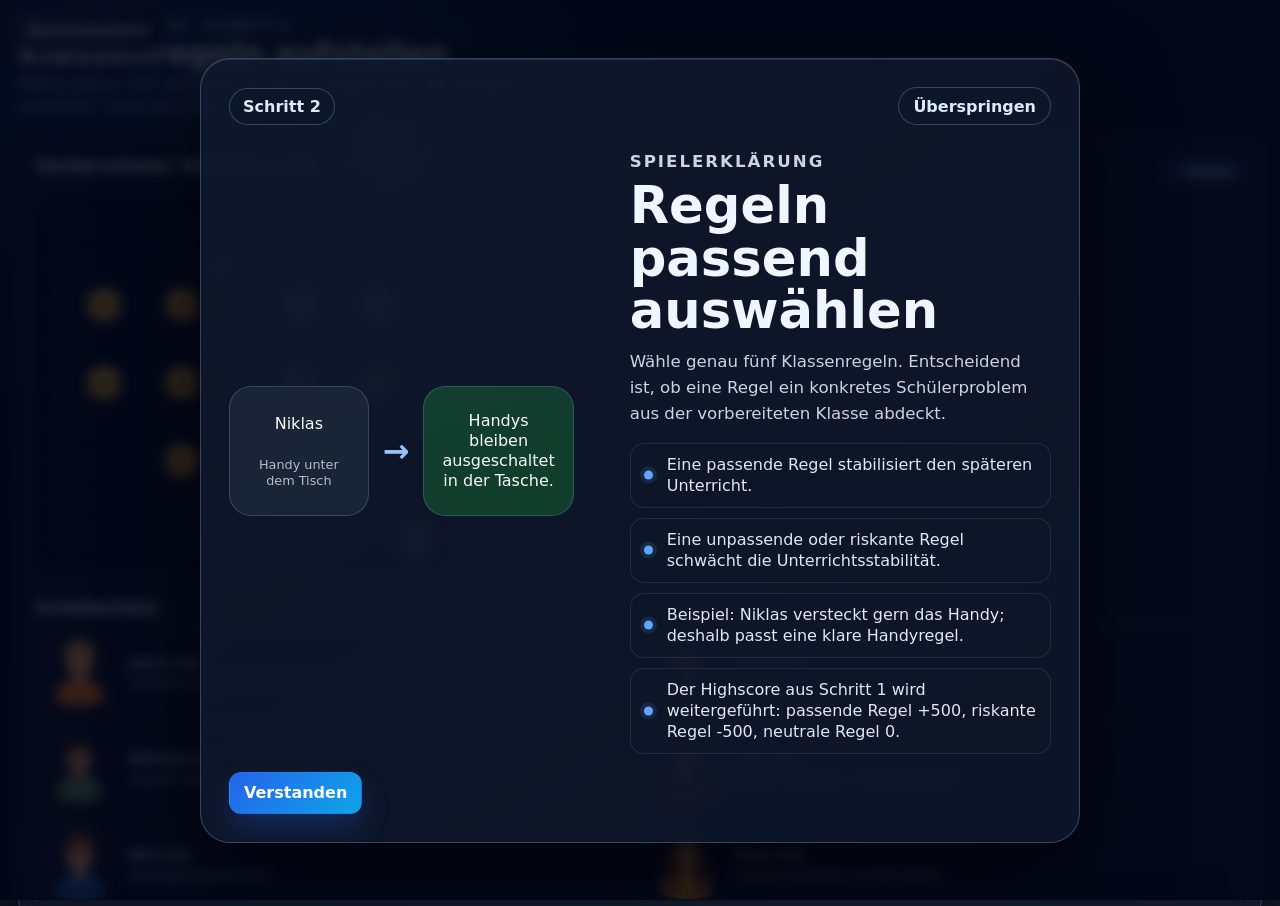
==== commit 38713b6e: "add" ====
--- a/rules.html
+++ b/rules.html
@@ -41,7 +41,13 @@
           <p class="eyebrow">Aktuelle Regel</p>
           <h2 id="ruleDeckProgress">Regel 1/15</h2>
         </div>
-        <button type="button" id="backToRoomBtn" class="ghost-btn">Zurück zu Schritt 1</button>
+        <div class="rules-head-actions">
+          <aside class="global-highscore-card global-highscore-card--compact" aria-label="Highscore">
+            <span>Highscore</span>
+            <strong id="rulesHighscore">0</strong>
+          </aside>
+          <button type="button" id="backToRoomBtn" class="ghost-btn">Zurück zu Schritt 1</button>
+        </div>
       </div>
 
       <article id="currentRuleCard" class="current-rule-card" draggable="true" aria-live="polite">
@@ -109,6 +115,7 @@
             <li>Eine passende Regel stabilisiert den späteren Unterricht.</li>
             <li>Eine unpassende oder riskante Regel schwächt die Unterrichtsstabilität.</li>
             <li>Beispiel: Niklas versteckt gern das Handy; deshalb passt eine klare Handyregel.</li>
+            <li>Der Highscore aus Schritt 1 wird weitergeführt: passende Regel +500, riskante Regel -500, neutrale Regel 0.</li>
           </ul>
         </div>
       </section>
@@ -119,13 +126,20 @@
   </section>
 
 
-  <section id="rulesEvaluationOverlay" class="rules-evaluation-overlay" hidden aria-live="polite" aria-modal="true" role="dialog" aria-labelledby="rulesEvaluationTitle">
+  <section id="rulesEvaluationOverlay" class="rules-evaluation-overlay" hidden aria-live="polite" aria-modal="true" role="dialog" aria-label="Auswertung der Klassenregeln">
     <div class="rules-evaluation-backdrop"></div>
-    <article class="rules-evaluation-card" role="document">
-      <div class="rules-evaluation-head">
-        <span id="rulesEvaluationStep" class="tutorial-progress-pill">Auswertung 1/5</span>
-        <h2 id="rulesEvaluationTitle">Regelauswahl wird bewertet</h2>
-        <p id="rulesEvaluationIntro">Jede gewählte Klassenregel wird mit den konkreten Schülerprofilen der Klasse abgeglichen.</p>
+    <article class="rules-evaluation-card rules-evaluation-card--minimal" role="document">
+      <div class="rules-evaluation-topline">
+        <div class="rules-evaluation-stability rules-evaluation-stability--top" aria-label="Aktuelle Unterrichtsstabilität nach dieser Regel">
+          <span class="rules-evaluation-mini-label">Unterrichtsstabilität</span>
+          <div id="rulesEvaluationSegments" class="branch-life-segments"></div>
+          <strong id="rulesEvaluationScoreText">–/10</strong>
+        </div>
+        <div class="rules-evaluation-highscore" aria-label="Highscore nach dieser Regel">
+          <span>Highscore</span>
+          <strong id="rulesEvaluationHighscore">0</strong>
+          <small id="rulesEvaluationHighscoreDelta">±0</small>
+        </div>
       </div>
 
       <div class="rules-evaluation-pair">
@@ -137,16 +151,6 @@
         <div id="rulesEvaluationStudentSlot" class="rules-evaluation-student-slot"></div>
       </div>
 
-      <div id="rulesEvaluationResult" class="rules-evaluation-result">
-        <strong id="rulesEvaluationDelta">–</strong>
-        <p id="rulesEvaluationText">–</p>
-      </div>
-
-      <div class="rules-evaluation-stability" aria-label="Aktuelle Unterrichtsstabilität nach dieser Regel">
-        <div id="rulesEvaluationSegments" class="branch-life-segments"></div>
-        <span id="rulesEvaluationScoreText">–/10 Unterrichtsstabilität</span>
-      </div>
-
       <div class="rules-evaluation-actions">
         <button type="button" id="rulesEvaluationNextBtn" class="primary-btn">Weiter</button>
       </div>
--- a/styles.css
+++ b/styles.css
@@ -6851,3 +6851,691 @@
     margin: 0 auto;
   }
 }
+
+
+/* ===== Version 25: Schritt 2 Listenhöhe + saubere Regelkarten ===== */
+.rules-page {
+  overflow-x: hidden;
+}
+
+.rules-shell.rules-shell-v4 {
+  align-items: stretch !important;
+  max-height: calc(100vh - 120px) !important;
+  overflow: hidden !important;
+}
+
+.rules-left.rules-left-v4,
+.rules-main.compact-rules-main {
+  max-height: calc(100vh - 120px) !important;
+  overflow: hidden !important;
+  box-sizing: border-box !important;
+}
+
+.rules-left.rules-left-v4 {
+  display: flex !important;
+  flex-direction: column !important;
+  min-height: 0 !important;
+}
+
+.rules-left.rules-left-v4 > section:last-child {
+  min-height: 0 !important;
+  overflow: hidden !important;
+  display: flex !important;
+  flex-direction: column !important;
+}
+
+.rules-left.rules-left-v4 .rules-student-list {
+  min-height: 0 !important;
+  overflow-y: auto !important;
+  padding-right: 4px !important;
+}
+
+.rules-main.compact-rules-main {
+  display: flex !important;
+  flex-direction: column !important;
+  min-height: 0 !important;
+}
+
+.rules-main.compact-rules-main .rule-deck-head,
+.rules-main.compact-rules-main .current-rule-card,
+.rules-main.compact-rules-main .rules-status-bar-clean {
+  flex: 0 0 auto !important;
+}
+
+.rules-main.compact-rules-main .rule-lists {
+  flex: 1 1 auto !important;
+  min-height: 0 !important;
+  height: auto !important;
+  align-items: stretch !important;
+  overflow: hidden !important;
+}
+
+.rules-main.compact-rules-main .rule-list-card {
+  height: 100% !important;
+  max-height: 100% !important;
+  min-height: 0 !important;
+  overflow: hidden !important;
+  display: flex !important;
+  flex-direction: column !important;
+}
+
+.rules-main.compact-rules-main .rule-list-head,
+.rules-main.compact-rules-main .rule-list-card > .hint {
+  flex: 0 0 auto !important;
+}
+
+.rules-main.compact-rules-main .rule-list-card > .hint {
+  display: block !important;
+  min-height: 0 !important;
+  margin: 3px 0 8px !important;
+  line-height: 1.25 !important;
+}
+
+.rules-main.compact-rules-main .rule-dropzone {
+  flex: 1 1 auto !important;
+  height: auto !important;
+  max-height: none !important;
+  min-height: 0 !important;
+  overflow-y: auto !important;
+  overflow-x: hidden !important;
+  padding: 7px 8px 7px 7px !important;
+  scrollbar-width: thin;
+}
+
+.rule-item,
+.rules-main.compact-rules-main .rule-item {
+  display: block !important;
+  width: 100% !important;
+  box-sizing: border-box !important;
+  padding: 11px 12px !important;
+  border-radius: 13px !important;
+  line-height: 1.32 !important;
+  font-size: clamp(0.82rem, 0.74vw, 0.94rem) !important;
+  white-space: normal !important;
+  overflow-wrap: anywhere !important;
+  word-break: normal !important;
+  hyphens: auto !important;
+}
+
+.rule-item .rule-item-text,
+.rules-main.compact-rules-main .rule-item .rule-item-text {
+  display: block !important;
+  width: 100% !important;
+  color: rgba(248, 250, 252, 0.96) !important;
+  font-weight: 400 !important;
+  line-height: 1.32 !important;
+}
+
+.rule-item .rule-mini-hint,
+.rules-main.compact-rules-main .rule-item .rule-mini-hint {
+  display: none !important;
+}
+
+.accepted-list .rule-dropzone {
+  scrollbar-color: rgba(74, 222, 128, 0.74) rgba(6, 78, 59, 0.28);
+}
+
+.rejected-list .rule-dropzone {
+  scrollbar-color: rgba(248, 113, 113, 0.78) rgba(127, 29, 29, 0.30);
+}
+
+.pending-list .rule-dropzone {
+  scrollbar-color: rgba(251, 191, 36, 0.78) rgba(120, 53, 15, 0.30);
+}
+
+.rule-dropzone::-webkit-scrollbar,
+.rules-student-list::-webkit-scrollbar {
+  width: 10px;
+}
+
+.rule-dropzone::-webkit-scrollbar-track,
+.rules-student-list::-webkit-scrollbar-track {
+  border-radius: 999px;
+  background: rgba(15, 23, 42, 0.36);
+}
+
+.accepted-list .rule-dropzone::-webkit-scrollbar-thumb {
+  border-radius: 999px;
+  border: 2px solid rgba(6, 78, 59, 0.28);
+  background: linear-gradient(180deg, rgba(74, 222, 128, 0.92), rgba(22, 163, 74, 0.76));
+}
+
+.rejected-list .rule-dropzone::-webkit-scrollbar-thumb {
+  border-radius: 999px;
+  border: 2px solid rgba(127, 29, 29, 0.30);
+  background: linear-gradient(180deg, rgba(248, 113, 113, 0.94), rgba(185, 28, 28, 0.78));
+}
+
+.pending-list .rule-dropzone::-webkit-scrollbar-thumb {
+  border-radius: 999px;
+  border: 2px solid rgba(120, 53, 15, 0.30);
+  background: linear-gradient(180deg, rgba(251, 191, 36, 0.94), rgba(202, 138, 4, 0.78));
+}
+
+.rule-dropzone::-webkit-scrollbar-thumb:hover,
+.rules-student-list::-webkit-scrollbar-thumb:hover {
+  filter: brightness(1.08);
+}
+
+.rules-student-list {
+  scrollbar-color: rgba(96, 165, 250, 0.78) rgba(15, 23, 42, 0.34);
+}
+
+.rules-student-list::-webkit-scrollbar-thumb {
+  border-radius: 999px;
+  border: 2px solid rgba(15, 23, 42, 0.34);
+  background: linear-gradient(180deg, rgba(96, 165, 250, 0.94), rgba(37, 99, 235, 0.78));
+}
+
+@media (max-height: 850px) {
+  .rules-main.compact-rules-main .current-rule-card {
+    min-height: 96px !important;
+    padding: 14px 18px !important;
+    margin-bottom: 10px !important;
+  }
+  .rules-main.compact-rules-main .current-rule-card h3 {
+    font-size: 1.05rem !important;
+  }
+}
+
+
+/* ===== Version 26: Regelkarten nicht vorbewerten, Listenhöhe fixieren ===== */
+.rules-main.compact-rules-main .rule-list-card {
+  min-height: 0 !important;
+  height: 100% !important;
+  max-height: 100% !important;
+  overflow: hidden !important;
+  display: flex !important;
+  flex-direction: column !important;
+}
+
+.rules-main.compact-rules-main .rule-lists {
+  min-height: 0 !important;
+  overflow: hidden !important;
+  align-items: stretch !important;
+}
+
+.rules-main.compact-rules-main .rule-dropzone {
+  flex: 1 1 0 !important;
+  min-height: 0 !important;
+  height: auto !important;
+  max-height: none !important;
+  overflow-y: auto !important;
+  overflow-x: hidden !important;
+  align-content: start !important;
+  padding: 8px 10px 8px 8px !important;
+}
+
+.rules-main.compact-rules-main .rule-item,
+.rules-main.compact-rules-main .rule-item.accepted,
+.rules-main.compact-rules-main .rule-item.pending,
+.rules-main.compact-rules-main .rule-item.rejected,
+.rules-main.compact-rules-main .rule-item.tone-beneficial,
+.rules-main.compact-rules-main .rule-item.tone-harmful,
+.rules-main.compact-rules-main .rule-item.tone-neutral {
+  background: rgba(15, 23, 42, 0.34) !important;
+  border-color: rgba(226, 232, 240, 0.18) !important;
+  color: rgba(248, 250, 252, 0.96) !important;
+  box-shadow: inset 0 1px 0 rgba(255,255,255,0.04), 0 7px 14px rgba(2, 6, 23, 0.18) !important;
+}
+
+.rules-main.compact-rules-main .accepted-list .rule-item {
+  background: rgba(255, 255, 255, 0.055) !important;
+  border-color: rgba(187, 247, 208, 0.26) !important;
+}
+
+.rules-main.compact-rules-main .rejected-list .rule-item {
+  background: rgba(255, 255, 255, 0.045) !important;
+  border-color: rgba(254, 202, 202, 0.24) !important;
+}
+
+.rules-main.compact-rules-main .pending-list .rule-item {
+  background: rgba(255, 255, 255, 0.045) !important;
+  border-color: rgba(253, 230, 138, 0.23) !important;
+}
+
+.rules-main.compact-rules-main .rule-item .rule-item-text,
+.rules-main.compact-rules-main .rule-item strong {
+  color: rgba(248, 250, 252, 0.96) !important;
+  font-weight: 400 !important;
+  line-height: 1.34 !important;
+  white-space: normal !important;
+  overflow-wrap: anywhere !important;
+}
+
+.rules-main.compact-rules-main .accepted-list .rule-dropzone,
+.rules-main.compact-rules-main .rejected-list .rule-dropzone,
+.rules-main.compact-rules-main .pending-list .rule-dropzone {
+  scrollbar-width: thin;
+}
+
+.rules-main.compact-rules-main .accepted-list .rule-dropzone::-webkit-scrollbar,
+.rules-main.compact-rules-main .rejected-list .rule-dropzone::-webkit-scrollbar,
+.rules-main.compact-rules-main .pending-list .rule-dropzone::-webkit-scrollbar {
+  width: 9px;
+}
+
+.rules-main.compact-rules-main .accepted-list .rule-dropzone::-webkit-scrollbar-track {
+  background: rgba(6, 78, 59, 0.24);
+  border-radius: 999px;
+}
+
+.rules-main.compact-rules-main .rejected-list .rule-dropzone::-webkit-scrollbar-track {
+  background: rgba(127, 29, 29, 0.24);
+  border-radius: 999px;
+}
+
+.rules-main.compact-rules-main .pending-list .rule-dropzone::-webkit-scrollbar-track {
+  background: rgba(120, 53, 15, 0.22);
+  border-radius: 999px;
+}
+
+.rules-main.compact-rules-main .accepted-list .rule-dropzone::-webkit-scrollbar-thumb {
+  background: linear-gradient(180deg, rgba(74, 222, 128, 0.92), rgba(22, 163, 74, 0.70));
+  border: 2px solid rgba(6, 78, 59, 0.24);
+  border-radius: 999px;
+}
+
+.rules-main.compact-rules-main .rejected-list .rule-dropzone::-webkit-scrollbar-thumb {
+  background: linear-gradient(180deg, rgba(248, 113, 113, 0.92), rgba(185, 28, 28, 0.70));
+  border: 2px solid rgba(127, 29, 29, 0.24);
+  border-radius: 999px;
+}
+
+.rules-main.compact-rules-main .pending-list .rule-dropzone::-webkit-scrollbar-thumb {
+  background: linear-gradient(180deg, rgba(251, 191, 36, 0.90), rgba(202, 138, 4, 0.68));
+  border: 2px solid rgba(120, 53, 15, 0.22);
+  border-radius: 999px;
+}
+
+/* ===== Version 27: Regelkarten geben keine Ergebnisfarbe preis ===== */
+.rules-main.compact-rules-main .rule-dropzone > .rule-item,
+.rules-main.compact-rules-main .rule-dropzone > .rule-item.accepted,
+.rules-main.compact-rules-main .rule-dropzone > .rule-item.pending,
+.rules-main.compact-rules-main .rule-dropzone > .rule-item.rejected,
+.rules-main.compact-rules-main .rule-dropzone > .rule-item.tone-beneficial,
+.rules-main.compact-rules-main .rule-dropzone > .rule-item.tone-harmful,
+.rules-main.compact-rules-main .rule-dropzone > .rule-item.tone-neutral,
+.rule-dropzone > .rule-item,
+.rule-dropzone > .rule-item.accepted,
+.rule-dropzone > .rule-item.pending,
+.rule-dropzone > .rule-item.rejected,
+.rule-dropzone > .rule-item.tone-beneficial,
+.rule-dropzone > .rule-item.tone-harmful,
+.rule-dropzone > .rule-item.tone-neutral {
+  background: rgba(255, 255, 255, 0.055) !important;
+  color: rgba(248, 250, 252, 0.96) !important;
+  border-color: rgba(226, 232, 240, 0.18) !important;
+  box-shadow: inset 0 1px 0 rgba(255,255,255,0.04), 0 7px 14px rgba(2, 6, 23, 0.18) !important;
+}
+
+.accepted-list .rule-dropzone > .rule-item,
+.accepted-list .rule-dropzone > .rule-item.accepted,
+.accepted-list .rule-dropzone > .rule-item.pending,
+.accepted-list .rule-dropzone > .rule-item.rejected,
+.accepted-list .rule-dropzone > .rule-item.tone-beneficial,
+.accepted-list .rule-dropzone > .rule-item.tone-harmful,
+.accepted-list .rule-dropzone > .rule-item.tone-neutral {
+  background: rgba(20, 83, 45, 0.22) !important;
+  border-color: rgba(187, 247, 208, 0.28) !important;
+}
+
+.rejected-list .rule-dropzone > .rule-item,
+.rejected-list .rule-dropzone > .rule-item.accepted,
+.rejected-list .rule-dropzone > .rule-item.pending,
+.rejected-list .rule-dropzone > .rule-item.rejected,
+.rejected-list .rule-dropzone > .rule-item.tone-beneficial,
+.rejected-list .rule-dropzone > .rule-item.tone-harmful,
+.rejected-list .rule-dropzone > .rule-item.tone-neutral {
+  background: rgba(127, 29, 29, 0.20) !important;
+  border-color: rgba(254, 202, 202, 0.26) !important;
+}
+
+.pending-list .rule-dropzone > .rule-item,
+.pending-list .rule-dropzone > .rule-item.accepted,
+.pending-list .rule-dropzone > .rule-item.pending,
+.pending-list .rule-dropzone > .rule-item.rejected,
+.pending-list .rule-dropzone > .rule-item.tone-beneficial,
+.pending-list .rule-dropzone > .rule-item.tone-harmful,
+.pending-list .rule-dropzone > .rule-item.tone-neutral {
+  background: rgba(120, 53, 15, 0.18) !important;
+  border-color: rgba(253, 230, 138, 0.26) !important;
+}
+
+.rules-main.compact-rules-main .rule-item .rule-item-text,
+.rule-dropzone > .rule-item .rule-item-text {
+  font-weight: 400 !important;
+  color: rgba(248, 250, 252, 0.96) !important;
+}
+
+/* ===== Version 28: Highscore + reduzierte Regelauswertung ===== */
+.global-highscore-card {
+  min-width: 150px;
+  padding: 12px 16px;
+  border-radius: 18px;
+  background: rgba(15, 23, 42, 0.72);
+  border: 1px solid rgba(147, 197, 253, 0.24);
+  box-shadow: inset 0 1px 0 rgba(255,255,255,0.05), 0 12px 28px rgba(2, 6, 23, 0.18);
+  text-align: right;
+}
+
+.global-highscore-card span {
+  display: block;
+  color: rgba(191, 219, 254, 0.82);
+  font-size: 0.72rem;
+  text-transform: uppercase;
+  letter-spacing: 0.08em;
+  font-weight: 900;
+}
+
+.global-highscore-card strong {
+  display: block;
+  margin-top: 3px;
+  color: #f8fafc;
+  font-size: 1.45rem;
+  line-height: 1;
+}
+
+.global-highscore-card--compact {
+  min-width: 122px;
+  padding: 9px 12px;
+  border-radius: 14px;
+}
+
+.global-highscore-card--compact strong {
+  font-size: 1.1rem;
+}
+
+.rules-head-actions {
+  display: flex;
+  align-items: center;
+  gap: 12px;
+  flex-wrap: wrap;
+  justify-content: flex-end;
+}
+
+.rules-evaluation-card--minimal {
+  width: min(940px, calc(100vw - 34px));
+  padding: clamp(18px, 2.6vw, 28px);
+}
+
+.rules-evaluation-card--minimal .rules-evaluation-pair {
+  margin-top: 18px;
+}
+
+.rules-evaluation-topline {
+  display: grid;
+  grid-template-columns: minmax(0, 1fr) auto;
+  gap: 16px;
+  align-items: stretch;
+}
+
+.rules-evaluation-stability--top {
+  padding: 14px 16px;
+  gap: 10px;
+}
+
+.rules-evaluation-mini-label,
+.rules-evaluation-highscore span {
+  color: rgba(191, 219, 254, 0.82);
+  font-size: 0.72rem;
+  text-transform: uppercase;
+  letter-spacing: 0.08em;
+  font-weight: 900;
+}
+
+.rules-evaluation-stability--top #rulesEvaluationScoreText {
+  color: #f8fafc;
+  font-size: 1rem;
+  font-weight: 950;
+}
+
+.rules-evaluation-highscore {
+  min-width: 152px;
+  display: grid;
+  align-content: center;
+  gap: 4px;
+  padding: 14px 16px;
+  border-radius: 18px;
+  background: rgba(2, 6, 23, 0.24);
+  border: 1px solid rgba(96, 165, 250, 0.16);
+}
+
+.rules-evaluation-highscore strong {
+  color: #f8fafc;
+  font-size: 1.55rem;
+  line-height: 1;
+}
+
+.rules-evaluation-highscore small {
+  font-weight: 950;
+}
+
+.rules-evaluation-highscore small.good { color: #bbf7d0; }
+.rules-evaluation-highscore small.bad { color: #fecaca; }
+.rules-evaluation-highscore small.neutral { color: rgba(226, 232, 240, 0.84); }
+
+.rules-evaluation-student-card small {
+  display: block;
+  margin-top: 8px;
+  color: rgba(191, 219, 254, 0.84);
+  font-weight: 850;
+}
+
+.rules-evaluation-student-card.good {
+  background: rgba(20, 83, 45, 0.26);
+  border-color: rgba(74, 222, 128, 0.28);
+}
+
+.rules-evaluation-student-card.neutral {
+  background: rgba(30, 41, 59, 0.62);
+  border-color: rgba(148, 163, 184, 0.20);
+}
+
+.rules-evaluation-student-card.neutral .rules-evaluation-unmapped-icon {
+  background: rgba(51, 65, 85, 0.66);
+  color: #e2e8f0;
+}
+
+.rules-evaluation-student-card.bad .rules-evaluation-unmapped-icon,
+.rules-evaluation-student-card.unmapped.bad .rules-evaluation-unmapped-icon {
+  background: rgba(127, 29, 29, 0.54);
+  color: #fecaca;
+}
+
+@media (max-width: 760px) {
+  .rules-evaluation-topline {
+    grid-template-columns: 1fr;
+  }
+  .global-highscore-card {
+    text-align: left;
+  }
+}
+
+/* ===== Version 29: Startseite und Highscore-Hinweise ===== */
+.landing-page {
+  min-height: 100vh;
+  display: grid;
+  place-items: center;
+  padding: clamp(18px, 4vw, 54px);
+  background:
+    radial-gradient(circle at 20% 10%, rgba(37, 99, 235, 0.22), transparent 34%),
+    radial-gradient(circle at 84% 28%, rgba(14, 165, 233, 0.16), transparent 32%),
+    linear-gradient(180deg, #081426 0%, #050b16 100%);
+}
+
+.landing-shell {
+  width: min(1280px, 100%);
+}
+
+.landing-hero-card {
+  padding: clamp(24px, 4vw, 48px);
+  border-radius: 34px;
+  background:
+    linear-gradient(145deg, rgba(15, 23, 42, 0.94), rgba(15, 23, 42, 0.82)),
+    radial-gradient(circle at 30% 0%, rgba(96, 165, 250, 0.24), transparent 42%);
+  border: 1px solid rgba(147, 197, 253, 0.22);
+  box-shadow: 0 34px 90px rgba(2, 6, 23, 0.58), inset 0 1px 0 rgba(255,255,255,0.08);
+}
+
+.landing-copy {
+  max-width: 950px;
+  margin-inline: auto;
+  text-align: center;
+}
+
+.landing-copy h1 {
+  margin: 0 0 14px;
+  color: #f8fafc;
+  font-size: clamp(2.4rem, 6vw, 5rem);
+  line-height: 0.95;
+  letter-spacing: -0.055em;
+}
+
+.landing-intro {
+  margin: 0 auto;
+  max-width: 860px;
+  color: rgba(219, 234, 254, 0.88);
+  font-size: clamp(1.02rem, 1.55vw, 1.24rem);
+  line-height: 1.55;
+}
+
+.landing-flow {
+  margin: clamp(28px, 4vw, 46px) 0 34px;
+  display: grid;
+  grid-template-columns: minmax(0, 1fr) auto minmax(0, 1fr) auto minmax(0, 1fr);
+  gap: clamp(14px, 2vw, 22px);
+  align-items: stretch;
+}
+
+.landing-step-card {
+  min-width: 0;
+  display: flex;
+  flex-direction: column;
+  gap: 12px;
+  padding: 16px;
+  border-radius: 24px;
+  background: rgba(15, 23, 42, 0.62);
+  border: 1px solid rgba(148, 163, 184, 0.18);
+  box-shadow: inset 0 1px 0 rgba(255,255,255,0.05);
+}
+
+.landing-step-label {
+  width: max-content;
+  padding: 7px 11px;
+  border-radius: 999px;
+  color: #bfdbfe;
+  background: rgba(30, 64, 175, 0.34);
+  border: 1px solid rgba(147, 197, 253, 0.24);
+  font-size: 0.72rem;
+  line-height: 1;
+  font-weight: 950;
+  letter-spacing: 0.08em;
+  text-transform: uppercase;
+}
+
+.landing-image-frame {
+  height: 170px;
+  border-radius: 18px;
+  overflow: hidden;
+  background: rgba(2, 6, 23, 0.38);
+  border: 1px solid rgba(148, 163, 184, 0.16);
+}
+
+.landing-image-frame img {
+  display: block;
+  width: 100%;
+  height: 100%;
+  object-fit: cover;
+  object-position: top center;
+}
+
+.landing-step-card h2 {
+  margin: 0;
+  color: #f8fafc;
+  font-size: 1.22rem;
+  line-height: 1.15;
+}
+
+.landing-step-card p {
+  margin: 0;
+  color: rgba(203, 213, 225, 0.9);
+  line-height: 1.42;
+  font-size: 0.95rem;
+}
+
+.landing-arrow {
+  align-self: center;
+  display: grid;
+  place-items: center;
+  width: 40px;
+  height: 40px;
+  border-radius: 999px;
+  color: #dbeafe;
+  background: rgba(37, 99, 235, 0.36);
+  border: 1px solid rgba(147, 197, 253, 0.26);
+  font-weight: 1000;
+}
+
+.landing-actions {
+  display: flex;
+  justify-content: center;
+}
+
+.landing-start-btn {
+  display: inline-flex;
+  align-items: center;
+  justify-content: center;
+  min-width: min(420px, 100%);
+  min-height: 58px;
+  padding-inline: 30px;
+  text-decoration: none;
+  font-size: 1.05rem;
+  font-weight: 950;
+}
+
+.tutorial-highscore-demo {
+  display: grid;
+  place-items: center;
+  gap: 8px;
+  min-height: 280px;
+  padding: 28px;
+  border-radius: 28px;
+  text-align: center;
+  background: linear-gradient(145deg, rgba(37, 99, 235, 0.28), rgba(15, 23, 42, 0.64));
+  border: 1px solid rgba(147, 197, 253, 0.24);
+}
+
+.tutorial-highscore-demo span,
+.tutorial-highscore-demo small {
+  color: rgba(191, 219, 254, 0.82);
+  font-weight: 850;
+}
+
+.tutorial-highscore-demo strong {
+  color: #f8fafc;
+  font-size: clamp(3rem, 8vw, 5rem);
+  line-height: 0.95;
+  text-shadow: 0 12px 30px rgba(37, 99, 235, 0.25);
+}
+
+.tutorial-highscore-demo p {
+  margin: 0;
+  color: rgba(226, 232, 240, 0.92);
+  font-size: 1.05rem;
+}
+
+@media (max-width: 980px) {
+  .landing-flow {
+    grid-template-columns: 1fr;
+  }
+
+  .landing-arrow {
+    justify-self: center;
+    transform: rotate(90deg);
+  }
+
+  .landing-image-frame {
+    height: 210px;
+  }
+}
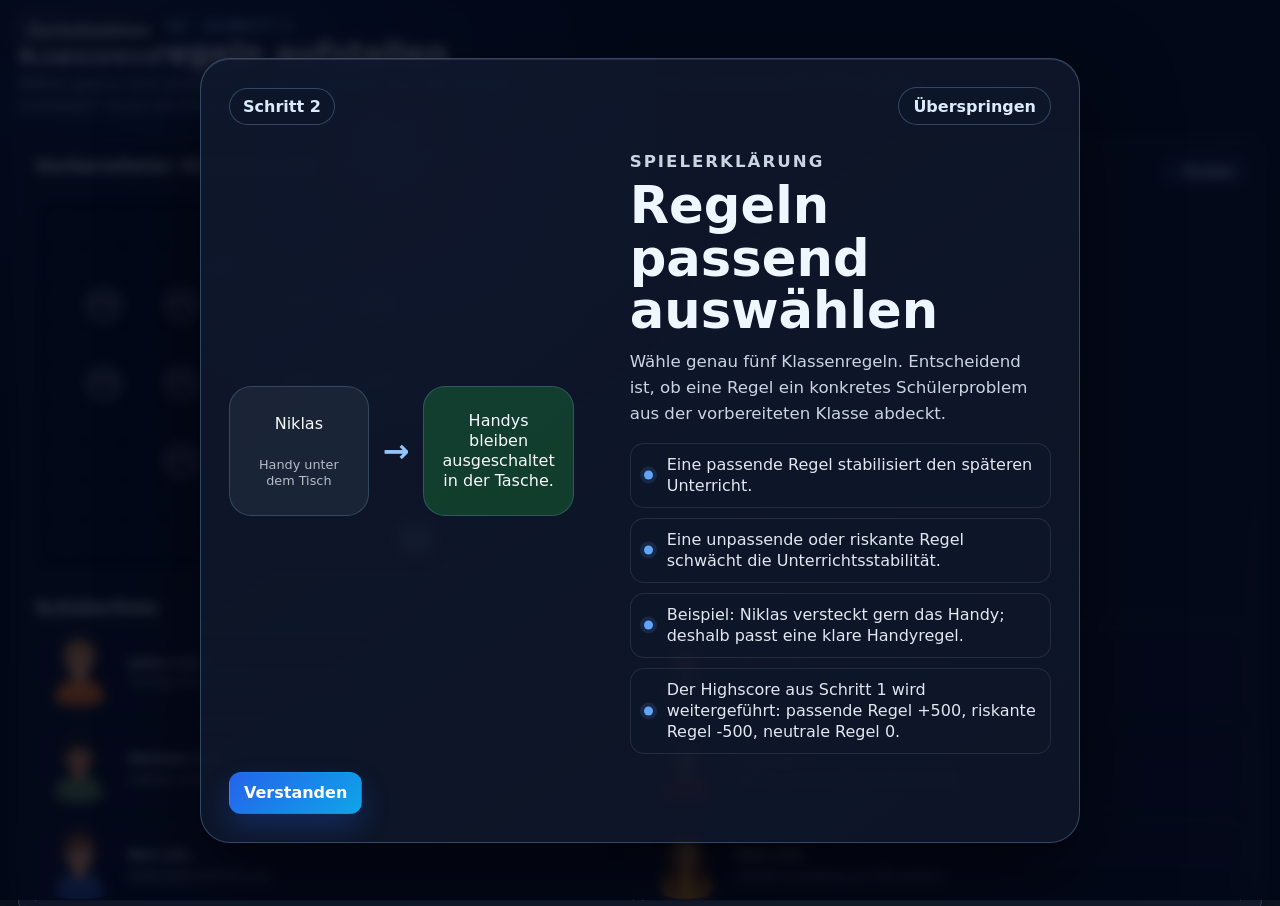
==== commit 22a2d227: "add" ====
--- a/rules.html
+++ b/rules.html
@@ -157,6 +157,28 @@
     </article>
   </section>
 
+
+  <section id="outcomeModal" class="branch-outcome-modal" hidden aria-live="polite" aria-modal="true" role="dialog" aria-labelledby="outcomeTitle">
+    <div class="branch-modal-backdrop"></div>
+    <article class="branch-outcome-card">
+      <div class="outcome-image-frame">
+        <img id="outcomeImage" src="assets/outcomes/lose.png" alt="Game-over-Bild" />
+      </div>
+      <div class="outcome-copy">
+        <p id="outcomeEyebrow" class="eyebrow">Game over</p>
+        <h2 id="outcomeTitle">Die Klasse ist gekippt.</h2>
+        <p id="outcomeText">Die Unterrichtsstabilität ist auf 0 gefallen.</p>
+        <p id="outcomeAdvice" class="outcome-advice"></p>
+        <div class="outcome-score-box">
+          <span>Highscore</span>
+          <strong id="outcomeHighscore">0</strong>
+          <small id="outcomeBreakdown"></small>
+        </div>
+        <button type="button" id="restartOutcomeBtn" class="primary-btn">Neuer Versuch</button>
+      </div>
+    </article>
+  </section>
+
   <script src="rules.js"></script>
 </body>
 </html>
--- a/styles.css
+++ b/styles.css
@@ -7539,3 +7539,55 @@
     height: 210px;
   }
 }
+
+/* ===== Version 30: transparenter Tischstil + erweiterter Sichtfächer ===== */
+.legend-desk {
+  background: transparent !important;
+  border: 2px solid rgba(255, 255, 255, 0.86) !important;
+}
+
+.grid-cell > .desk,
+.desk,
+.frozen-desk,
+.rules-left.rules-left-v4 .frozen-desk,
+.branch-desk {
+  background: rgba(15, 23, 42, 0.06) !important;
+  border: 2px solid rgba(255, 255, 255, 0.88) !important;
+  color: #f8fafc !important;
+  box-shadow: inset 0 0 0 1px rgba(15, 23, 42, 0.18), 0 5px 12px rgba(2, 6, 23, 0.18) !important;
+}
+
+.desk-label,
+.desk-label span,
+.desk-label strong,
+.frozen-desk strong,
+.branch-desk strong,
+.branch-desk span {
+  color: #f8fafc !important;
+  text-shadow: 0 1px 3px rgba(2, 6, 23, 0.55);
+}
+
+.desk.has-student,
+.frozen-desk.has-student,
+.branch-desk.has-student {
+  background: rgba(15, 23, 42, 0.02) !important;
+}
+
+.desk.has-student .student-chip-photo,
+.frozen-desk.has-student .frozen-student-avatar,
+.branch-desk.has-student .branch-student-avatar {
+  background: transparent !important;
+}
+
+.branch-desk.incident-pulse {
+  background: rgba(15, 23, 42, 0.03) !important;
+  border-color: rgba(255, 255, 255, 0.90) !important;
+}
+
+.branch-desk .incident-countdown-number {
+  background: rgba(220, 38, 38, 0.74) !important;
+}
+
+.grid-cell.vision-5 {
+  background: var(--vision-5) !important;
+}
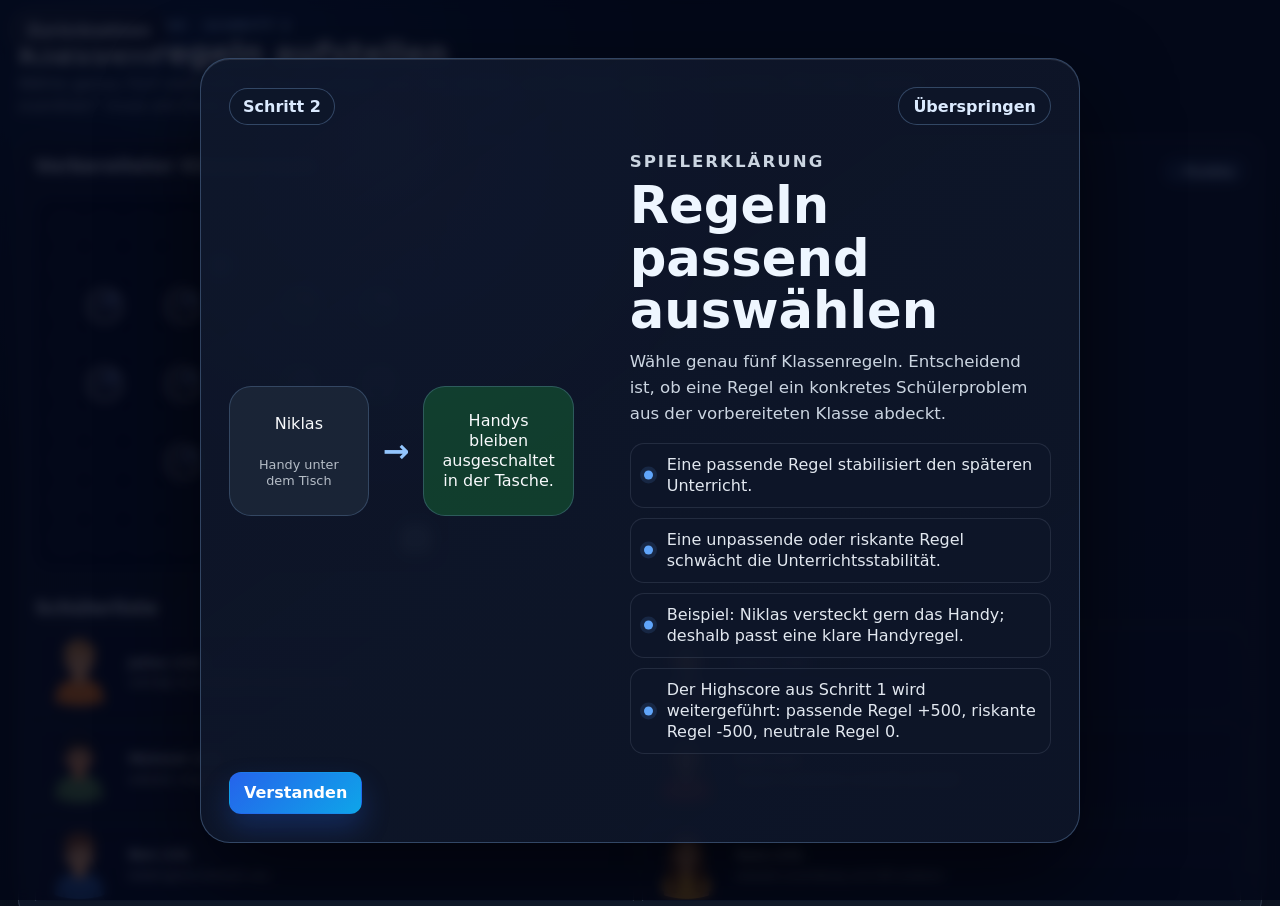
==== commit e6cf066c: "add" ====
--- a/rules.html
+++ b/rules.html
@@ -166,7 +166,7 @@
       </div>
       <div class="outcome-copy">
         <p id="outcomeEyebrow" class="eyebrow">Game over</p>
-        <h2 id="outcomeTitle">Die Klasse ist gekippt.</h2>
+        <h2 id="outcomeTitle">Die Unterrichtsstimmung ist gekippt.</h2>
         <p id="outcomeText">Die Unterrichtsstabilität ist auf 0 gefallen.</p>
         <p id="outcomeAdvice" class="outcome-advice"></p>
         <div class="outcome-score-box">
--- a/styles.css
+++ b/styles.css
@@ -7591,3 +7591,988 @@
 .grid-cell.vision-5 {
   background: var(--vision-5) !important;
 }
+
+
+/* ===== Version 32: Auswertungsbutton, Tisch-Drag/Drehung und 6-stufige Einflussfelder ===== */
+.grid-cell.influence-good-5::before { background: rgba(22, 163, 74, 0.66); box-shadow: inset 0 0 0 3px rgba(74,222,128,0.52); }
+.grid-cell.influence-good-6::before { background: rgba(21, 128, 61, 0.78); box-shadow: inset 0 0 0 3px rgba(134,239,172,0.68), 0 0 18px rgba(34,197,94,0.20); }
+.grid-cell.influence-risk-5::before { background: rgba(185, 28, 28, 0.66); box-shadow: inset 0 0 0 3px rgba(248,113,113,0.52); }
+.grid-cell.influence-risk-6::before { background: rgba(153, 27, 27, 0.78); box-shadow: inset 0 0 0 3px rgba(252,165,165,0.68), 0 0 18px rgba(239,68,68,0.22); }
+.grid-cell.influence-neutral-5::before,
+.grid-cell.influence-neutral-6::before {
+  background: rgba(230, 157, 49, 0.44);
+  box-shadow: inset 0 0 0 3px rgba(251, 191, 36, 0.38);
+}
+
+.desk.influence-good-5 { border-color: rgba(134, 239, 172, 0.96); box-shadow: inset 0 -10px 18px rgba(22,163,74,0.18), 0 0 0 2px rgba(22,163,74,0.16) !important; }
+.desk.influence-good-6 { border-color: rgba(187, 247, 208, 1); box-shadow: inset 0 -10px 18px rgba(21,128,61,0.22), 0 0 0 3px rgba(34,197,94,0.18) !important; }
+.desk.influence-risk-5 { border-color: rgba(252, 165, 165, 0.96); box-shadow: inset 0 -10px 18px rgba(185,28,28,0.18), 0 0 0 2px rgba(239,68,68,0.16) !important; }
+.desk.influence-risk-6 { border-color: rgba(254, 202, 202, 1); box-shadow: inset 0 -10px 18px rgba(153,27,27,0.22), 0 0 0 3px rgba(239,68,68,0.18) !important; }
+.desk.influence-neutral-5,
+.desk.influence-neutral-6 {
+  border-color: rgba(251, 191, 36, 0.86);
+  box-shadow: inset 0 -10px 18px rgba(230,157,49,0.16), 0 0 0 2px rgba(230,157,49,0.14) !important;
+}
+
+.desk,
+.frozen-desk,
+.branch-desk {
+  position: relative;
+}
+
+.desk::after,
+.frozen-desk::after,
+.branch-desk::after {
+  content: '';
+  position: absolute;
+  left: 18%;
+  right: 18%;
+  top: 50%;
+  height: 2px;
+  border-radius: 999px;
+  background: rgba(255, 255, 255, 0.42);
+  transform: translateY(-50%);
+  pointer-events: none;
+}
+
+.desk-vertical::after {
+  left: 50%;
+  right: auto;
+  top: 18%;
+  bottom: 18%;
+  width: 2px;
+  height: auto;
+  transform: translateX(-50%);
+}
+
+.desk.has-student::after,
+.frozen-desk.has-student::after,
+.branch-desk.has-student::after {
+  opacity: 0.22;
+}
+
+.branch-desk.student-away {
+  opacity: 1 !important;
+  background: rgba(15, 23, 42, 0.02) !important;
+  border: 2px solid rgba(255, 255, 255, 0.88) !important;
+  box-shadow: inset 0 0 0 1px rgba(15, 23, 42, 0.18), 0 5px 12px rgba(2, 6, 23, 0.18) !important;
+}
+
+.branch-desk.student-away strong {
+  display: none !important;
+}
+
+/* ===== Version 33: Schülerfeld-Bewertung und Wirkprofil-Vorschau ===== */
+.student-effect-preview-card {
+  margin-top: 14px;
+  padding: 12px;
+  border: 1px solid rgba(148, 163, 184, 0.20);
+  border-radius: 18px;
+  background: rgba(15, 23, 42, 0.52);
+  box-shadow: inset 0 1px 0 rgba(255,255,255,0.04);
+}
+
+.student-effect-preview-title {
+  display: flex;
+  align-items: baseline;
+  justify-content: space-between;
+  gap: 10px;
+  margin-bottom: 10px;
+}
+
+.student-effect-preview-title h3 {
+  margin: 0;
+  color: #f8fafc;
+  font-size: 1rem;
+}
+
+.student-effect-preview-title span {
+  color: rgba(191, 219, 254, 0.74);
+  font-size: 0.78rem;
+  text-transform: uppercase;
+  letter-spacing: 0.08em;
+  font-weight: 800;
+}
+
+.student-effect-empty,
+.student-effect-note {
+  margin: 9px 0 0;
+  color: rgba(226, 232, 240, 0.82);
+  font-size: 0.84rem;
+  line-height: 1.35;
+}
+
+.student-effect-head {
+  display: flex;
+  flex-direction: column;
+  gap: 2px;
+  margin-bottom: 9px;
+}
+
+.student-effect-head strong {
+  color: #f8fafc;
+}
+
+.student-effect-head span {
+  color: rgba(226, 232, 240, 0.72);
+  font-size: 0.82rem;
+  line-height: 1.25;
+}
+
+.student-effect-grid {
+  display: grid;
+  grid-template-columns: repeat(9, minmax(0, 1fr));
+  gap: 3px;
+  max-width: 250px;
+  margin: 0 auto;
+}
+
+.student-effect-cell {
+  position: relative;
+  aspect-ratio: 1;
+  border-radius: 8px;
+  border: 1px dashed rgba(148, 163, 184, 0.22);
+  background: rgba(15, 23, 42, 0.45);
+  overflow: hidden;
+}
+
+.student-effect-cell.preview-good-1 { background: rgba(34, 197, 94, 0.16); border-color: rgba(74, 222, 128, 0.22); }
+.student-effect-cell.preview-good-2 { background: rgba(34, 197, 94, 0.24); border-color: rgba(74, 222, 128, 0.32); }
+.student-effect-cell.preview-good-3 { background: rgba(34, 197, 94, 0.36); border-color: rgba(74, 222, 128, 0.44); }
+.student-effect-cell.preview-good-4 { background: rgba(34, 197, 94, 0.48); border-color: rgba(74, 222, 128, 0.56); }
+.student-effect-cell.preview-good-5 { background: rgba(22, 163, 74, 0.62); border-color: rgba(134, 239, 172, 0.72); }
+.student-effect-cell.preview-good-6 { background: rgba(21, 128, 61, 0.76); border-color: rgba(187, 247, 208, 0.92); }
+.student-effect-cell.preview-risk-1 { background: rgba(239, 68, 68, 0.16); border-color: rgba(248, 113, 113, 0.22); }
+.student-effect-cell.preview-risk-2 { background: rgba(239, 68, 68, 0.24); border-color: rgba(248, 113, 113, 0.32); }
+.student-effect-cell.preview-risk-3 { background: rgba(239, 68, 68, 0.36); border-color: rgba(248, 113, 113, 0.44); }
+.student-effect-cell.preview-risk-4 { background: rgba(220, 38, 38, 0.50); border-color: rgba(252, 165, 165, 0.58); }
+.student-effect-cell.preview-risk-5 { background: rgba(185, 28, 28, 0.64); border-color: rgba(252, 165, 165, 0.76); }
+.student-effect-cell.preview-risk-6 { background: rgba(153, 27, 27, 0.78); border-color: rgba(254, 202, 202, 0.92); }
+.student-effect-cell.preview-neutral { background: rgba(245, 158, 11, 0.30); border-color: rgba(251, 191, 36, 0.48); }
+
+.student-effect-center {
+  display: grid;
+  place-items: center;
+  border-style: solid;
+  border-color: rgba(255, 255, 255, 0.85) !important;
+  box-shadow: inset 0 0 0 2px rgba(255,255,255,0.35);
+}
+
+.student-effect-avatar {
+  width: 92%;
+  height: 92%;
+  object-fit: contain;
+  display: block;
+}
+
+/* ===== Version 36: sauber neu gebaute Tisch- und Vorschaukomponenten ===== */
+.play-area {
+  align-items: flex-start;
+}
+
+.step1-side-column {
+  flex: 0 0 340px;
+  width: 340px;
+  max-height: 760px;
+  display: flex;
+  flex-direction: column;
+  gap: 14px;
+}
+
+.step1-side-column .embedded-students {
+  flex: 1 1 auto;
+  min-height: 0;
+  width: 100%;
+  max-height: none;
+  margin: 0;
+  align-self: stretch;
+  display: flex;
+  flex-direction: column;
+}
+
+.step1-side-column .compact-student-palette {
+  flex: 1 1 auto;
+  min-height: 0;
+  overflow: auto;
+}
+
+.student-effect-preview-panel {
+  flex: 0 0 auto;
+  width: 100%;
+  min-height: 262px;
+  padding: 14px;
+  overflow: hidden;
+}
+
+.student-effect-preview {
+  width: 100%;
+  min-height: 232px;
+  display: grid;
+  place-items: center;
+  overflow: hidden;
+}
+
+.grid-cell > .room-desk-shell,
+.room-desk-shell {
+  position: relative !important;
+  display: block !important;
+  width: 100% !important;
+  height: 100% !important;
+  min-width: 0 !important;
+  min-height: 0 !important;
+  overflow: hidden !important;
+  box-sizing: border-box !important;
+  padding: 0 !important;
+  background: rgba(15, 23, 42, 0.06) !important;
+  border: 2px solid rgba(255, 255, 255, 0.88) !important;
+  border-radius: 12px !important;
+  color: #f8fafc !important;
+  z-index: 3 !important;
+  box-shadow: inset 0 0 0 1px rgba(15, 23, 42, 0.18), 0 5px 12px rgba(2, 6, 23, 0.18) !important;
+}
+
+.room-desk-shell::after,
+.room-desk-shell::before {
+  content: none !important;
+}
+
+.room-desk-shell.dragging {
+  opacity: 0.68;
+  transform: scale(0.98);
+}
+
+.desk-visual {
+  position: absolute !important;
+  inset: 0 !important;
+  display: grid !important;
+  place-items: center !important;
+  width: 100% !important;
+  height: 100% !important;
+  min-width: 0 !important;
+  min-height: 0 !important;
+  padding: 8px !important;
+  box-sizing: border-box !important;
+  transform: rotate(var(--desk-rotation, 0deg));
+  transform-origin: center center;
+  transition: transform 0.16s ease;
+}
+
+.desk-visual * {
+  box-sizing: border-box;
+}
+
+.desk-content {
+  width: 100% !important;
+  height: 100% !important;
+  min-width: 0 !important;
+  min-height: 0 !important;
+  display: grid !important;
+  place-items: center !important;
+  overflow: hidden !important;
+}
+
+.desk-free-label {
+  width: 100%;
+  height: 100%;
+  display: grid;
+  place-items: center;
+  border-radius: 10px;
+  border: 1px solid rgba(255, 255, 255, 0.30);
+  background: rgba(255, 255, 255, 0.035);
+  color: #f8fafc;
+  text-align: center;
+  font-size: 0.74rem;
+  font-weight: 800;
+  line-height: 1.08;
+  letter-spacing: 0.01em;
+  text-shadow: 0 1px 3px rgba(2, 6, 23, 0.55);
+}
+
+.desk-student-wrap {
+  width: 100%;
+  height: 100%;
+  display: grid;
+  place-items: center;
+  overflow: hidden;
+  border-radius: 10px;
+}
+
+.room-desk-shell .student-chip-avatar {
+  display: block !important;
+  width: 98% !important;
+  height: 98% !important;
+  max-width: 98% !important;
+  max-height: 98% !important;
+  object-fit: contain !important;
+  background: transparent !important;
+  box-shadow: none !important;
+  border: 0 !important;
+}
+
+.room-desk-shell .desk-label,
+.room-desk-shell .empty-seat,
+.room-desk-shell .desk-seat-label,
+.room-desk-shell .student-chip-photo,
+.room-desk-shell .student-chip-avatar-wrap {
+  all: unset;
+}
+
+.room-desk-shell .desk-direction-badge,
+.room-desk-shell .remove-student-btn {
+  position: absolute !important;
+  top: 5px !important;
+  width: 20px !important;
+  height: 20px !important;
+  border-radius: 999px !important;
+  display: grid !important;
+  place-items: center !important;
+  padding: 0 !important;
+  line-height: 1 !important;
+  font-weight: 900 !important;
+  font-size: 0.76rem !important;
+  z-index: 5 !important;
+}
+
+.room-desk-shell .desk-direction-badge {
+  right: 5px !important;
+  left: auto !important;
+  border: 1px solid rgba(191, 219, 254, 0.62) !important;
+  background: rgba(30, 64, 175, 0.46) !important;
+  color: #eff6ff !important;
+}
+
+.room-desk-shell.has-student .desk-direction-badge {
+  left: 5px !important;
+  right: auto !important;
+}
+
+.room-desk-shell .remove-student-btn {
+  right: 5px !important;
+  border: 1px solid rgba(248, 113, 113, 0.78) !important;
+  background: rgba(127, 29, 29, 0.82) !important;
+  color: #fff !important;
+  cursor: pointer !important;
+}
+
+.student-effect-grid {
+  display: grid !important;
+  grid-template-columns: repeat(9, minmax(0, 1fr)) !important;
+  gap: 4px !important;
+  width: min(100%, 258px) !important;
+  max-width: 258px !important;
+  margin: 0 auto !important;
+}
+
+.student-effect-cell {
+  position: relative !important;
+  aspect-ratio: 1 / 1 !important;
+  min-width: 0 !important;
+  min-height: 0 !important;
+  border-radius: 8px !important;
+  border: 1px dashed rgba(148, 163, 184, 0.22) !important;
+  background: rgba(15, 23, 42, 0.45) !important;
+  overflow: hidden !important;
+}
+
+.student-effect-cell.preview-good-1 { background: rgba(34, 197, 94, 0.16) !important; border-color: rgba(74, 222, 128, 0.24) !important; }
+.student-effect-cell.preview-good-2 { background: rgba(34, 197, 94, 0.24) !important; border-color: rgba(74, 222, 128, 0.34) !important; }
+.student-effect-cell.preview-good-3 { background: rgba(34, 197, 94, 0.36) !important; border-color: rgba(74, 222, 128, 0.46) !important; }
+.student-effect-cell.preview-good-4 { background: rgba(34, 197, 94, 0.48) !important; border-color: rgba(74, 222, 128, 0.58) !important; }
+.student-effect-cell.preview-good-5 { background: rgba(22, 163, 74, 0.62) !important; border-color: rgba(134, 239, 172, 0.74) !important; }
+.student-effect-cell.preview-good-6 { background: rgba(21, 128, 61, 0.76) !important; border-color: rgba(187, 247, 208, 0.94) !important; }
+.student-effect-cell.preview-risk-1 { background: rgba(239, 68, 68, 0.16) !important; border-color: rgba(248, 113, 113, 0.24) !important; }
+.student-effect-cell.preview-risk-2 { background: rgba(239, 68, 68, 0.24) !important; border-color: rgba(248, 113, 113, 0.34) !important; }
+.student-effect-cell.preview-risk-3 { background: rgba(239, 68, 68, 0.36) !important; border-color: rgba(248, 113, 113, 0.46) !important; }
+.student-effect-cell.preview-risk-4 { background: rgba(220, 38, 38, 0.50) !important; border-color: rgba(252, 165, 165, 0.60) !important; }
+.student-effect-cell.preview-risk-5 { background: rgba(185, 28, 28, 0.64) !important; border-color: rgba(252, 165, 165, 0.78) !important; }
+.student-effect-cell.preview-risk-6 { background: rgba(153, 27, 27, 0.78) !important; border-color: rgba(254, 202, 202, 0.94) !important; }
+.student-effect-cell.preview-neutral { background: rgba(245, 158, 11, 0.30) !important; border-color: rgba(251, 191, 36, 0.50) !important; }
+
+.student-effect-center {
+  display: grid !important;
+  place-items: center !important;
+  border-style: solid !important;
+  border-color: rgba(255, 255, 255, 0.82) !important;
+  background: rgba(30, 41, 59, 0.84) !important;
+  box-shadow: inset 0 0 0 1px rgba(255,255,255,0.16) !important;
+}
+
+.student-effect-center-avatar {
+  width: 82%;
+  height: 82%;
+  border-radius: 999px;
+  background: rgba(15, 23, 42, 0.96);
+  border: 2px solid rgba(191, 219, 254, 0.74);
+  display: grid;
+  place-items: center;
+  overflow: hidden;
+}
+
+.student-effect-avatar {
+  display: block !important;
+  width: 100% !important;
+  height: 100% !important;
+  object-fit: contain !important;
+}
+
+@media (max-width: 1150px) {
+  .play-area {
+    flex-direction: column;
+  }
+  .step1-side-column {
+    width: 100%;
+    max-height: none;
+  }
+}
+
+/* Version 36: Mini- und Live-Tische nutzen dieselbe stabile Innenlogik */
+.frozen-desk,
+.branch-desk {
+  position: relative !important;
+  display: block !important;
+  width: 100% !important;
+  height: 100% !important;
+  min-width: 0 !important;
+  min-height: 0 !important;
+  overflow: hidden !important;
+  padding: 0 !important;
+  background: rgba(15, 23, 42, 0.06) !important;
+  border: 2px solid rgba(255, 255, 255, 0.88) !important;
+  border-radius: 10px !important;
+  box-shadow: inset 0 0 0 1px rgba(15, 23, 42, 0.18), 0 5px 12px rgba(2, 6, 23, 0.12) !important;
+}
+
+.frozen-desk::after,
+.branch-desk::after,
+.frozen-desk::before,
+.branch-desk::before {
+  content: none !important;
+}
+
+.frozen-desk .desk-visual,
+.branch-desk .desk-visual {
+  position: absolute !important;
+  inset: 0 !important;
+  display: grid !important;
+  place-items: center !important;
+  width: 100% !important;
+  height: 100% !important;
+  padding: 3px !important;
+  transform: rotate(var(--desk-rotation, 0deg));
+  transform-origin: center center;
+}
+
+.frozen-desk .desk-free-label,
+.branch-desk .desk-free-label {
+  width: 100%;
+  height: 100%;
+  display: grid;
+  place-items: center;
+  border-radius: 6px;
+  color: #f8fafc;
+  font-size: 0.42rem;
+  font-weight: 800;
+  line-height: 1;
+  text-align: center;
+  border: 1px solid rgba(255,255,255,0.22);
+  background: rgba(255,255,255,0.025);
+}
+
+.frozen-desk .desk-student-wrap,
+.branch-desk .desk-student-wrap {
+  width: 100%;
+  height: 100%;
+  display: grid;
+  place-items: center;
+  overflow: hidden;
+}
+
+.frozen-desk .frozen-student-avatar,
+.branch-desk .branch-student-avatar {
+  width: 96% !important;
+  height: 96% !important;
+  max-width: 96% !important;
+  max-height: 96% !important;
+  object-fit: contain !important;
+  background: transparent !important;
+}
+
+.frozen-desk .desk-direction-badge,
+.branch-desk .desk-direction-badge {
+  position: absolute !important;
+  top: 2px !important;
+  right: 2px !important;
+  left: auto !important;
+  width: 12px !important;
+  height: 12px !important;
+  border-radius: 999px !important;
+  display: grid !important;
+  place-items: center !important;
+  padding: 0 !important;
+  font-size: 0.48rem !important;
+  font-weight: 900 !important;
+  line-height: 1 !important;
+  border: 1px solid rgba(191,219,254,0.54) !important;
+  background: rgba(30,64,175,0.42) !important;
+  color: #eff6ff !important;
+}
+
+.frozen-desk.has-student .desk-direction-badge,
+.branch-desk.has-student .desk-direction-badge {
+  left: 2px !important;
+  right: auto !important;
+}
+
+.branch-desk .incident-countdown-number {
+  position: absolute !important;
+  inset: 0 !important;
+  display: grid !important;
+  place-items: center !important;
+  border-radius: 10px !important;
+  background: rgba(220,38,38,0.64) !important;
+  color: #fff !important;
+  font-size: 1.6rem !important;
+  font-weight: 900 !important;
+  z-index: 4 !important;
+}
+
+.branch-desk.student-away {
+  opacity: 1 !important;
+}
+
+
+/* ===== Version 37: Vorschaugröße, Phase-3-Kopfzeile und responsive Varianten ===== */
+
+/* Schritt 1: rechte Spalte bündig bis zum unteren Rand des Klassenraumrasters führen. */
+.step1-page .play-area {
+  align-items: stretch !important;
+}
+
+.step1-page .play-stage {
+  display: flex;
+  flex-direction: column;
+}
+
+.step1-page .classroom-grid {
+  flex: 0 0 auto;
+}
+
+.step1-page .step1-side-column {
+  align-self: stretch !important;
+  display: flex !important;
+  flex-direction: column !important;
+  width: 340px;
+  flex: 0 0 340px;
+  max-height: none !important;
+}
+
+.step1-page .step1-side-column .embedded-students {
+  flex: 1 1 auto !important;
+  min-height: 0 !important;
+  margin: 0 !important;
+  display: flex !important;
+  flex-direction: column !important;
+}
+
+.step1-page .step1-side-column .compact-student-palette {
+  flex: 1 1 auto !important;
+  min-height: 0 !important;
+  max-height: none !important;
+  overflow-y: auto !important;
+}
+
+.step1-page .student-effect-preview-panel {
+  flex: 0 0 172px !important;
+  min-height: 172px !important;
+  max-height: 172px !important;
+  padding: 12px !important;
+  overflow: hidden !important;
+}
+
+.step1-page .student-effect-preview {
+  min-height: 0 !important;
+  height: 100% !important;
+  display: grid !important;
+  place-items: center !important;
+  overflow: hidden !important;
+}
+
+.step1-page .student-effect-grid {
+  display: grid !important;
+  grid-template-columns: repeat(5, minmax(0, 1fr)) !important;
+  grid-template-rows: repeat(5, minmax(0, 1fr)) !important;
+  gap: 5px !important;
+  width: min(100%, 142px) !important;
+  max-width: 142px !important;
+  margin: 0 auto !important;
+}
+
+.step1-page .student-effect-cell {
+  aspect-ratio: 1 / 1 !important;
+  border-radius: 7px !important;
+}
+
+.step1-page .student-effect-center-avatar {
+  width: 86% !important;
+  height: 86% !important;
+}
+
+/* Phase 3: Kopfzeile wie Schritt 1/2 und Bedienknöpfe sauber nebeneinander. */
+.phase3-topbar {
+  display: grid !important;
+  grid-template-columns: minmax(0, 1fr) auto !important;
+  align-items: start !important;
+  gap: 18px !important;
+}
+
+.phase3-header-copy .eyebrow {
+  margin: 0 0 6px !important;
+}
+
+.phase3-header-copy h1 {
+  margin: 0 0 6px !important;
+}
+
+.phase3-actions {
+  display: flex !important;
+  flex-direction: row !important;
+  flex-wrap: nowrap !important;
+  align-items: flex-start !important;
+  justify-content: flex-end !important;
+  gap: 10px !important;
+  width: auto !important;
+}
+
+.phase3-actions .lesson-clock,
+.phase3-actions .primary-btn,
+.phase3-actions .ghost-btn {
+  flex: 0 0 auto !important;
+  white-space: nowrap !important;
+}
+
+.phase3-actions .primary-btn,
+.phase3-actions .ghost-btn {
+  min-height: 48px;
+}
+
+/* Alle Game-over-Screens sprachlich ruhiger. */
+.branch-outcome-card #outcomeTitle {
+  text-wrap: balance;
+}
+
+/* iPad / Tablet: Desktop-Struktur beibehalten, aber ohne horizontales Abschneiden. */
+@media (max-width: 1180px) and (min-width: 761px) {
+  .topbar,
+  .compact-topbar,
+  .phase3-topbar,
+  .rules-topbar {
+    width: min(100% - 28px, 1100px) !important;
+    margin-left: auto !important;
+    margin-right: auto !important;
+  }
+
+  .room-wrap,
+  .rules-shell-v4,
+  .phase3-shell {
+    width: min(100% - 28px, 1100px) !important;
+    margin-left: auto !important;
+    margin-right: auto !important;
+  }
+
+  .step1-page .play-area {
+    gap: 18px !important;
+    justify-content: center !important;
+  }
+
+  .step1-page .step1-side-column {
+    flex-basis: 300px !important;
+    width: 300px !important;
+  }
+
+  .step1-page .student-card {
+    min-height: 78px;
+  }
+
+  .rules-shell-v4 {
+    grid-template-columns: 330px minmax(0, 1fr) !important;
+  }
+
+  .phase3-topbar {
+    grid-template-columns: 1fr !important;
+  }
+
+  .phase3-actions {
+    justify-content: flex-start !important;
+  }
+
+  .phase3-shell {
+    grid-template-columns: 240px minmax(680px, 1fr) 280px !important;
+    overflow-x: auto !important;
+    align-items: stretch !important;
+  }
+}
+
+/* Smartphone: Spielfeld mittig, Profile griffbereit, Inhalte vertikal bedienbar. */
+@media (max-width: 760px) {
+  html,
+  body {
+    overflow-x: hidden;
+  }
+
+  .page-utility-bar {
+    position: sticky !important;
+    top: 0 !important;
+    left: 0 !important;
+    z-index: 10000 !important;
+    padding: 6px 8px !important;
+    background: rgba(2, 6, 23, 0.82);
+    backdrop-filter: blur(12px);
+  }
+
+  .topbar,
+  .compact-topbar,
+  .phase3-topbar,
+  .rules-topbar {
+    width: calc(100% - 18px) !important;
+    margin: 8px auto 10px !important;
+    display: grid !important;
+    grid-template-columns: 1fr !important;
+    gap: 10px !important;
+    padding: 12px !important;
+  }
+
+  .topbar h1,
+  .compact-topbar h1,
+  .phase3-header-copy h1 {
+    font-size: clamp(1.7rem, 8vw, 2.35rem) !important;
+    line-height: 1.05 !important;
+  }
+
+  .subtitle {
+    font-size: 0.92rem !important;
+  }
+
+  .controls.compact-controls,
+  .button-row {
+    flex-wrap: wrap !important;
+    justify-content: center !important;
+    gap: 8px !important;
+  }
+
+  .controls.compact-controls {
+    position: sticky;
+    top: 0;
+    z-index: 90;
+    width: calc(100% - 18px);
+    margin: 0 auto 10px;
+    backdrop-filter: blur(14px);
+  }
+
+  .room-wrap {
+    width: calc(100% - 12px) !important;
+    margin: 0 auto !important;
+    padding: 10px !important;
+    overflow: visible !important;
+  }
+
+  .step1-page .play-area {
+    display: flex !important;
+    flex-direction: column !important;
+    align-items: center !important;
+    gap: 12px !important;
+  }
+
+  .step1-page .step1-side-column {
+    order: -1 !important;
+    width: 100% !important;
+    flex: 0 0 auto !important;
+    max-height: none !important;
+    gap: 10px !important;
+  }
+
+  .step1-page .embedded-students {
+    max-height: none !important;
+    padding: 10px !important;
+  }
+
+  .step1-page .prep-timer-panel {
+    min-height: 54px !important;
+  }
+
+  .step1-page .compact-student-palette {
+    display: grid !important;
+    grid-auto-flow: column !important;
+    grid-auto-columns: minmax(210px, 74vw) !important;
+    grid-template-columns: none !important;
+    overflow-x: auto !important;
+    overflow-y: hidden !important;
+    max-height: 112px !important;
+    padding-bottom: 8px !important;
+    scroll-snap-type: x proximity;
+  }
+
+  .step1-page .student-card {
+    scroll-snap-align: start;
+    min-height: 92px !important;
+  }
+
+  .step1-page .student-effect-preview-panel {
+    min-height: 150px !important;
+    max-height: 150px !important;
+    flex-basis: 150px !important;
+  }
+
+  .step1-page .student-effect-grid {
+    width: 126px !important;
+    max-width: 126px !important;
+    gap: 4px !important;
+  }
+
+  .play-stage {
+    width: 100% !important;
+    align-items: center !important;
+  }
+
+  .room-header.centered-room-header {
+    width: 100%;
+    text-align: center;
+  }
+
+  .legend {
+    justify-content: center !important;
+    gap: 8px !important;
+    font-size: 0.78rem !important;
+  }
+
+  .classroom-grid,
+  .branch-classroom-grid {
+    width: min(100%, 96vw) !important;
+    max-width: 96vw !important;
+    margin-left: auto !important;
+    margin-right: auto !important;
+  }
+
+  .grid-cell,
+  .branch-grid-cell {
+    min-width: 0 !important;
+    min-height: 0 !important;
+  }
+
+  .rules-shell-v4 {
+    width: calc(100% - 12px) !important;
+    margin: 0 auto !important;
+    display: flex !important;
+    flex-direction: column !important;
+    gap: 12px !important;
+  }
+
+  .rules-left-v4,
+  .rules-main-v4 {
+    width: 100% !important;
+  }
+
+  .rules-board {
+    grid-template-columns: 1fr !important;
+    gap: 10px !important;
+  }
+
+  .rule-column {
+    min-height: 260px !important;
+    max-height: 360px !important;
+  }
+
+  .rule-list {
+    overflow-y: auto !important;
+  }
+
+  .phase3-topbar {
+    align-items: stretch !important;
+  }
+
+  .phase3-actions {
+    display: grid !important;
+    grid-template-columns: repeat(2, minmax(0, 1fr)) !important;
+    width: 100% !important;
+    gap: 8px !important;
+  }
+
+  .phase3-actions .lesson-clock {
+    grid-column: 1 / -1;
+  }
+
+  .phase3-actions .primary-btn,
+  .phase3-actions .ghost-btn {
+    width: 100% !important;
+    min-height: 44px !important;
+  }
+
+  .phase3-shell {
+    width: calc(100% - 12px) !important;
+    margin: 0 auto !important;
+    display: flex !important;
+    flex-direction: column !important;
+    gap: 12px !important;
+  }
+
+  .phase3-room-panel {
+    order: 1 !important;
+    width: 100% !important;
+    overflow: visible !important;
+  }
+
+  .phase3-left-panel {
+    order: 2 !important;
+  }
+
+  .phase3-right-panel {
+    order: 3 !important;
+  }
+
+  .teacher-image-only img {
+    max-height: 190px !important;
+  }
+
+  .landing-shell {
+    padding: 16px 10px !important;
+  }
+
+  .landing-flow {
+    grid-template-columns: 1fr !important;
+  }
+
+  .landing-step-arrow {
+    transform: rotate(90deg);
+    margin: 4px auto;
+  }
+
+  .tutorial-book,
+  .branch-modal-card,
+  .branch-outcome-card {
+    width: calc(100vw - 18px) !important;
+    max-height: calc(100vh - 18px) !important;
+  }
+}
+
+@media (max-width: 440px) {
+  .classroom-grid,
+  .branch-classroom-grid {
+    width: 98vw !important;
+    max-width: 98vw !important;
+  }
+
+  .grid-cell {
+    border-radius: 9px !important;
+  }
+
+  .desk-free-label {
+    font-size: 0.58rem !important;
+  }
+
+  .phase3-actions {
+    grid-template-columns: 1fr !important;
+  }
+
+  .phase3-actions .lesson-clock {
+    grid-column: auto;
+  }
+}
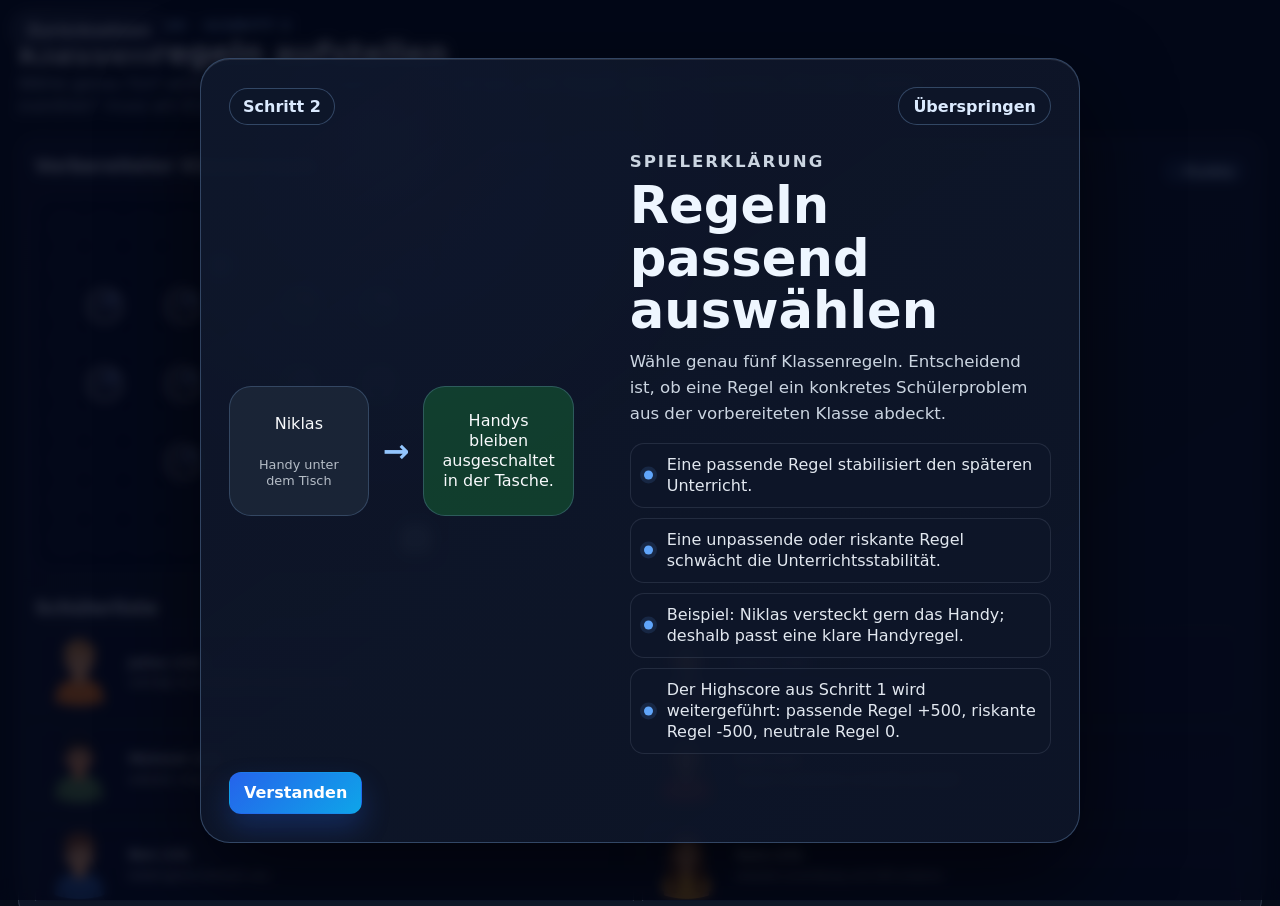
==== commit a0a5bc0e: "add" ====
--- a/styles.css
+++ b/styles.css
@@ -8158,20 +8158,25 @@
 }
 
 .step1-page .step1-side-column {
-  align-self: stretch !important;
-  display: flex !important;
-  flex-direction: column !important;
+  align-self: start !important;
+  display: grid !important;
+  grid-template-rows: minmax(0, 1fr) 172px !important;
   width: 340px;
   flex: 0 0 340px;
+  overflow: hidden !important;
   max-height: none !important;
+  min-height: 0 !important;
+  gap: 12px !important;
 }
 
 .step1-page .step1-side-column .embedded-students {
-  flex: 1 1 auto !important;
   min-height: 0 !important;
+  height: 100% !important;
   margin: 0 !important;
   display: flex !important;
   flex-direction: column !important;
+  overflow: hidden !important;
+  box-sizing: border-box !important;
 }
 
 .step1-page .step1-side-column .compact-student-palette {
@@ -8179,10 +8184,11 @@
   min-height: 0 !important;
   max-height: none !important;
   overflow-y: auto !important;
+  padding-right: 6px !important;
 }
 
 .step1-page .student-effect-preview-panel {
-  flex: 0 0 172px !important;
+  align-self: end !important;
   min-height: 172px !important;
   max-height: 172px !important;
   padding: 12px !important;
@@ -8202,9 +8208,29 @@
   grid-template-columns: repeat(5, minmax(0, 1fr)) !important;
   grid-template-rows: repeat(5, minmax(0, 1fr)) !important;
   gap: 5px !important;
-  width: min(100%, 142px) !important;
-  max-width: 142px !important;
+  width: min(100%, 156px) !important;
+  max-width: 156px !important;
   margin: 0 auto !important;
+}
+
+.step1-page .compact-student-palette::-webkit-scrollbar {
+  width: 10px;
+}
+
+.step1-page .compact-student-palette::-webkit-scrollbar-track {
+  background: rgba(15, 23, 42, 0.45);
+  border-radius: 999px;
+}
+
+.step1-page .compact-student-palette::-webkit-scrollbar-thumb {
+  background: linear-gradient(180deg, rgba(96, 165, 250, 0.95), rgba(59, 130, 246, 0.74));
+  border-radius: 999px;
+  border: 2px solid rgba(15, 23, 42, 0.45);
+}
+
+.step1-page .compact-student-palette {
+  scrollbar-color: rgba(96, 165, 250, 0.95) rgba(15, 23, 42, 0.45);
+  scrollbar-width: thin;
 }
 
 .step1-page .student-effect-cell {
@@ -8576,3 +8602,2038 @@
     grid-column: auto;
   }
 }
+
+/* ===== Version 38: iPad-Vollbild-Spielmodus ===== */
+.fullscreen-prompt-overlay {
+  position: fixed;
+  inset: 0;
+  z-index: 30000;
+  display: grid;
+  place-items: center;
+  padding: 24px;
+  background: rgba(2, 6, 23, 0.72);
+  backdrop-filter: blur(16px);
+}
+
+.fullscreen-prompt-card {
+  width: min(540px, calc(100vw - 36px));
+  border-radius: 26px;
+  padding: 28px;
+  background: linear-gradient(145deg, rgba(15, 23, 42, 0.98), rgba(30, 41, 59, 0.94));
+  border: 1px solid rgba(147, 197, 253, 0.24);
+  box-shadow: 0 28px 70px rgba(2, 6, 23, 0.42), inset 0 1px 0 rgba(255,255,255,0.06);
+}
+
+.fullscreen-prompt-card h2 {
+  margin: 8px 0 12px;
+  font-size: clamp(1.7rem, 4vw, 2.45rem);
+  line-height: 1.05;
+  color: #f8fafc;
+}
+
+.fullscreen-prompt-card p:not(.eyebrow) {
+  margin: 0;
+  color: rgba(226, 232, 240, 0.86);
+  line-height: 1.5;
+}
+
+.fullscreen-prompt-actions {
+  display: flex;
+  flex-wrap: wrap;
+  gap: 10px;
+  margin-top: 22px;
+}
+
+.fullscreen-exit-btn {
+  position: fixed;
+  right: max(10px, env(safe-area-inset-right));
+  bottom: max(10px, env(safe-area-inset-bottom));
+  z-index: 29999;
+  border: 1px solid rgba(147, 197, 253, 0.34);
+  border-radius: 999px;
+  background: rgba(15, 23, 42, 0.82);
+  color: #e0f2fe;
+  font-weight: 900;
+  padding: 10px 14px;
+  box-shadow: 0 14px 34px rgba(2, 6, 23, 0.26);
+  backdrop-filter: blur(12px);
+}
+
+html.ipad-game-mode,
+body.ipad-game-mode {
+  width: 100%;
+  height: 100dvh;
+  min-height: 100dvh;
+  overflow: hidden !important;
+  overscroll-behavior: none;
+}
+
+body.ipad-game-mode {
+  padding: max(8px, env(safe-area-inset-top)) max(10px, env(safe-area-inset-right)) max(8px, env(safe-area-inset-bottom)) max(10px, env(safe-area-inset-left));
+}
+
+body.ipad-game-mode .page-utility-bar {
+  display: none !important;
+}
+
+body.ipad-game-mode .tutorial-overlay,
+body.ipad-game-mode .branch-modal,
+body.ipad-game-mode .branch-outcome-modal,
+body.ipad-game-mode .evaluation-overlay,
+body.ipad-game-mode .rules-evaluation-overlay,
+body.ipad-game-mode .start-gate-overlay {
+  position: fixed !important;
+  inset: 0 !important;
+  display: grid;
+  place-items: center;
+  padding: 18px !important;
+  z-index: 25000 !important;
+}
+
+body.ipad-game-mode .tutorial-book,
+body.ipad-game-mode .branch-modal-card,
+body.ipad-game-mode .branch-outcome-card,
+body.ipad-game-mode .evaluation-card,
+body.ipad-game-mode .rules-evaluation-card,
+body.ipad-game-mode .start-gate-card {
+  max-width: min(920px, calc(100vw - 40px)) !important;
+  max-height: calc(100dvh - 42px) !important;
+  overflow: auto !important;
+}
+
+body.ipad-game-mode.step1-page,
+body.ipad-game-mode.rules-page,
+body.ipad-game-mode.scenarios-page {
+  display: grid;
+  grid-template-rows: auto minmax(0, 1fr);
+  gap: 8px;
+}
+
+body.ipad-game-mode.step1-page .topbar,
+body.ipad-game-mode.rules-page .rules-topbar,
+body.ipad-game-mode.scenarios-page .phase3-topbar {
+  width: 100% !important;
+  margin: 0 !important;
+  padding: 10px 14px !important;
+  min-height: 0 !important;
+  border-radius: 20px !important;
+}
+
+body.ipad-game-mode .topbar h1,
+body.ipad-game-mode .compact-topbar h1,
+body.ipad-game-mode .phase3-header-copy h1 {
+  font-size: clamp(1.45rem, 3.2vw, 2.15rem) !important;
+  line-height: 1.05 !important;
+  margin-bottom: 4px !important;
+}
+
+body.ipad-game-mode .subtitle {
+  font-size: 0.88rem !important;
+  line-height: 1.25 !important;
+}
+
+body.ipad-game-mode .eyebrow {
+  font-size: 0.68rem !important;
+}
+
+body.ipad-game-mode.step1-page .app-shell,
+body.ipad-game-mode.rules-page .rules-shell-v4,
+body.ipad-game-mode.scenarios-page .phase3-shell {
+  width: 100% !important;
+  height: 100% !important;
+  min-height: 0 !important;
+  margin: 0 !important;
+  overflow: hidden !important;
+}
+
+/* Schritt 1: feste Spieloberfläche auf dem iPad. */
+body.ipad-game-mode.step1-page .app-shell,
+body.ipad-game-mode.step1-page .workspace {
+  display: flex !important;
+  flex-direction: column !important;
+  min-height: 0 !important;
+}
+
+body.ipad-game-mode.step1-page .controls.compact-controls {
+  width: 100% !important;
+  margin: 0 0 8px !important;
+  padding: 8px 12px !important;
+  border-radius: 18px !important;
+  flex: 0 0 auto !important;
+}
+
+body.ipad-game-mode.step1-page .room-wrap {
+  flex: 1 1 auto !important;
+  min-height: 0 !important;
+  width: 100% !important;
+  margin: 0 !important;
+  padding: 10px !important;
+  overflow: hidden !important;
+}
+
+body.ipad-game-mode.step1-page .play-area {
+  height: 100% !important;
+  min-height: 0 !important;
+  display: grid !important;
+  grid-template-columns: minmax(0, 1fr) clamp(250px, 27vw, 318px) !important;
+  gap: 12px !important;
+  align-items: stretch !important;
+}
+
+body.ipad-game-mode.step1-page .play-stage {
+  min-width: 0 !important;
+  min-height: 0 !important;
+  display: grid !important;
+  grid-template-rows: auto minmax(0, 1fr) !important;
+  justify-items: center !important;
+  align-items: start !important;
+  gap: 6px !important;
+}
+
+body.ipad-game-mode.step1-page .room-header.centered-room-header {
+  gap: 4px !important;
+}
+
+body.ipad-game-mode.step1-page .room-title-block h2 {
+  font-size: 1.5rem !important;
+  margin: 0 !important;
+}
+
+body.ipad-game-mode.step1-page .room-title-block p,
+body.ipad-game-mode.step1-page .legend {
+  font-size: 0.76rem !important;
+}
+
+body.ipad-game-mode.step1-page .classroom-grid {
+  --cell-size: min(6.6vw, calc((100dvh - 230px) / 9), 58px) !important;
+  --grid-gap: 5px !important;
+  align-self: center !important;
+  overflow: hidden !important;
+}
+
+body.ipad-game-mode.step1-page .step1-side-column {
+  width: auto !important;
+  flex: none !important;
+  min-height: 0 !important;
+  max-height: none !important;
+  display: grid !important;
+  grid-template-rows: minmax(0, 1fr) 158px !important;
+  gap: 10px !important;
+  align-self: stretch !important;
+}
+
+body.ipad-game-mode.step1-page .embedded-students,
+body.ipad-game-mode.step1-page .student-effect-preview-panel {
+  min-height: 0 !important;
+  max-height: none !important;
+  overflow: hidden !important;
+}
+
+body.ipad-game-mode.step1-page .compact-student-palette {
+  overflow-y: auto !important;
+  max-height: none !important;
+}
+
+body.ipad-game-mode.step1-page .student-card {
+  min-height: 66px !important;
+  padding: 8px !important;
+}
+
+body.ipad-game-mode.step1-page .student-card-avatar-wrap {
+  width: 54px !important;
+  height: 54px !important;
+}
+
+body.ipad-game-mode.step1-page .student-effect-preview-panel {
+  padding: 10px !important;
+}
+
+body.ipad-game-mode.step1-page .student-effect-grid {
+  grid-template-columns: repeat(5, minmax(0, 1fr)) !important;
+  width: 136px !important;
+  max-width: 136px !important;
+  gap: 4px !important;
+}
+
+/* Schritt 2: linke Info, Regelbereich und Aktionen auf einer iPad-Fläche. */
+body.ipad-game-mode.rules-page .rules-shell-v4 {
+  display: grid !important;
+  grid-template-columns: clamp(250px, 28vw, 330px) minmax(0, 1fr) !important;
+  gap: 10px !important;
+}
+
+body.ipad-game-mode.rules-page .rules-left-v4,
+body.ipad-game-mode.rules-page .compact-rules-main {
+  min-height: 0 !important;
+  max-height: 100% !important;
+  overflow: hidden !important;
+}
+
+body.ipad-game-mode.rules-page .rules-left-v4 {
+  display: grid !important;
+  grid-template-rows: auto minmax(0, 1fr) !important;
+  gap: 10px !important;
+  padding: 12px !important;
+}
+
+body.ipad-game-mode.rules-page .rules-left-v4 section + section {
+  margin-top: 0 !important;
+  min-height: 0 !important;
+}
+
+body.ipad-game-mode.rules-page .rules-left-v4 .frozen-grid {
+  --frozen-cell: min(3.1vw, 30px) !important;
+  gap: 4px !important;
+  padding: 8px !important;
+}
+
+body.ipad-game-mode.rules-page .rules-student-list {
+  overflow-y: auto !important;
+  max-height: none !important;
+}
+
+body.ipad-game-mode.rules-page .compact-rules-main {
+  display: grid !important;
+  grid-template-rows: auto auto minmax(0, 1fr) auto !important;
+  gap: 8px !important;
+  padding: 12px !important;
+}
+
+body.ipad-game-mode.rules-page .current-rule-card {
+  min-height: 80px !important;
+  padding: 14px !important;
+}
+
+body.ipad-game-mode.rules-page .rule-lists {
+  min-height: 0 !important;
+  grid-template-columns: repeat(3, minmax(0, 1fr)) !important;
+  gap: 10px !important;
+}
+
+body.ipad-game-mode.rules-page .rule-list-card {
+  min-height: 0 !important;
+  max-height: none !important;
+  overflow: hidden !important;
+}
+
+body.ipad-game-mode.rules-page .rule-dropzone {
+  min-height: 0 !important;
+  overflow-y: auto !important;
+}
+
+/* Schritt 3: drei Spalten ohne Scrollen, Controls nebeneinander. */
+body.ipad-game-mode.scenarios-page .phase3-topbar {
+  grid-template-columns: minmax(0, 1fr) auto !important;
+  align-items: start !important;
+  gap: 12px !important;
+}
+
+body.ipad-game-mode.scenarios-page .phase3-actions {
+  display: flex !important;
+  flex-direction: row !important;
+  flex-wrap: nowrap !important;
+  align-items: flex-start !important;
+  gap: 8px !important;
+}
+
+body.ipad-game-mode.scenarios-page .phase3-actions .lesson-clock,
+body.ipad-game-mode.scenarios-page .phase3-actions .primary-btn,
+body.ipad-game-mode.scenarios-page .phase3-actions .ghost-btn {
+  min-height: 44px !important;
+  padding: 8px 12px !important;
+}
+
+body.ipad-game-mode.scenarios-page .phase3-shell {
+  display: grid !important;
+  grid-template-columns: clamp(190px, 20vw, 250px) minmax(0, 1fr) clamp(220px, 24vw, 290px) !important;
+  gap: 10px !important;
+  align-items: stretch !important;
+}
+
+body.ipad-game-mode.scenarios-page .phase3-left-panel,
+body.ipad-game-mode.scenarios-page .phase3-room-panel,
+body.ipad-game-mode.scenarios-page .phase3-right-panel {
+  height: 100% !important;
+  min-height: 0 !important;
+  max-height: none !important;
+  overflow: hidden !important;
+  padding: 12px !important;
+}
+
+body.ipad-game-mode.scenarios-page .teacher-image-only img {
+  max-height: 160px !important;
+}
+
+body.ipad-game-mode.scenarios-page .branch-room-head {
+  margin-bottom: 6px !important;
+}
+
+body.ipad-game-mode.scenarios-page .phase3-room-head h2 {
+  font-size: 1.75rem !important;
+}
+
+body.ipad-game-mode.scenarios-page .branch-classroom-grid {
+  --branch-cell: min(5.5vw, calc((100dvh - 190px) / 9), 56px) !important;
+  --branch-gap: 4px !important;
+  overflow: hidden !important;
+  align-self: center !important;
+}
+
+body.ipad-game-mode.scenarios-page .score-events-card--plain,
+body.ipad-game-mode.scenarios-page .branch-log,
+body.ipad-game-mode.scenarios-page .branch-event-cards {
+  min-height: 0 !important;
+  overflow-y: auto !important;
+}
+
+body.ipad-game-mode.scenarios-page .phase3-right-panel .branch-event-cards {
+  min-height: 160px !important;
+  max-height: 210px !important;
+}
+
+/* Kleine iPads / Hochformat: weiterhin keine Seitenscrolls, aber kompakter. */
+@media (min-width: 761px) and (max-width: 950px) {
+  body.ipad-game-mode.step1-page .play-area {
+    grid-template-columns: minmax(0, 1fr) 250px !important;
+  }
+
+  body.ipad-game-mode.step1-page .classroom-grid {
+    --cell-size: min(6vw, calc((100dvh - 232px) / 9), 48px) !important;
+  }
+
+  body.ipad-game-mode.rules-page .rules-shell-v4 {
+    grid-template-columns: 245px minmax(0, 1fr) !important;
+  }
+
+  body.ipad-game-mode.rules-page .rules-left-v4 .frozen-grid {
+    --frozen-cell: 24px !important;
+  }
+
+  body.ipad-game-mode.scenarios-page .phase3-shell {
+    grid-template-columns: 180px minmax(0, 1fr) 210px !important;
+  }
+
+  body.ipad-game-mode.scenarios-page .branch-classroom-grid {
+    --branch-cell: min(5vw, calc((100dvh - 190px) / 9), 48px) !important;
+  }
+}
+
+/* ===== Version 39: iPad-Spielmodus repariert und 30% kompakter ===== */
+html,
+body {
+  background: #08111f !important;
+}
+
+html.ipad-game-mode,
+body.ipad-game-mode {
+  box-sizing: border-box !important;
+  width: 100vw !important;
+  height: 100vh !important;
+  height: 100dvh !important;
+  min-height: 100vh !important;
+  min-height: 100dvh !important;
+  max-height: 100dvh !important;
+  margin: 0 !important;
+  overflow: hidden !important;
+  background: radial-gradient(circle at top, #13243a 0%, #08111f 62%) !important;
+}
+
+body.ipad-game-mode * {
+  box-sizing: border-box !important;
+}
+
+/* Wichtig: Die iPad-Fullscreen-Regeln dürfen hidden-Overlays nicht wieder sichtbar machen. */
+body.ipad-game-mode [hidden],
+body.ipad-game-mode .tutorial-overlay[hidden],
+body.ipad-game-mode .branch-modal[hidden],
+body.ipad-game-mode .branch-outcome-modal[hidden],
+body.ipad-game-mode .evaluation-overlay[hidden],
+body.ipad-game-mode .rules-evaluation-overlay[hidden],
+body.ipad-game-mode .start-gate-overlay[hidden] {
+  display: none !important;
+  visibility: hidden !important;
+  pointer-events: none !important;
+}
+
+body.ipad-game-mode {
+  padding: max(4px, env(safe-area-inset-top)) max(6px, env(safe-area-inset-right)) max(4px, env(safe-area-inset-bottom)) max(6px, env(safe-area-inset-left)) !important;
+}
+
+body.ipad-game-mode .fullscreen-exit-btn {
+  right: max(6px, env(safe-area-inset-right)) !important;
+  bottom: max(6px, env(safe-area-inset-bottom)) !important;
+  padding: 7px 10px !important;
+  font-size: 0.72rem !important;
+  background: rgba(8, 17, 31, 0.92) !important;
+}
+
+/* Grundskalierung: nicht per transform, sondern kleinere Zellen, Abstände und Typografie. */
+body.ipad-game-mode .panel,
+body.ipad-game-mode .topbar,
+body.ipad-game-mode .compact-topbar,
+body.ipad-game-mode .rules-topbar,
+body.ipad-game-mode .phase3-topbar {
+  border-radius: 14px !important;
+}
+
+body.ipad-game-mode .primary-btn,
+body.ipad-game-mode .ghost-btn,
+body.ipad-game-mode .prep-chip,
+body.ipad-game-mode .pill {
+  font-size: 0.72rem !important;
+}
+
+body.ipad-game-mode.step1-page,
+body.ipad-game-mode.rules-page,
+body.ipad-game-mode.scenarios-page {
+  grid-template-rows: auto minmax(0, 1fr) !important;
+  gap: 5px !important;
+}
+
+body.ipad-game-mode.step1-page .topbar,
+body.ipad-game-mode.rules-page .rules-topbar,
+body.ipad-game-mode.scenarios-page .phase3-topbar {
+  padding: 6px 10px !important;
+  min-height: 0 !important;
+}
+
+body.ipad-game-mode .topbar h1,
+body.ipad-game-mode .compact-topbar h1,
+body.ipad-game-mode .phase3-header-copy h1 {
+  font-size: clamp(1.12rem, 2.15vw, 1.55rem) !important;
+  line-height: 1.04 !important;
+  margin: 1px 0 2px !important;
+}
+
+body.ipad-game-mode .subtitle {
+  font-size: 0.66rem !important;
+  line-height: 1.16 !important;
+  margin: 0 !important;
+}
+
+body.ipad-game-mode .eyebrow {
+  font-size: 0.55rem !important;
+  letter-spacing: 0.12em !important;
+}
+
+/* Schritt 1: Klassenraum + Schülerprofile wirklich nebeneinander. */
+body.ipad-game-mode.step1-page .app-shell,
+body.ipad-game-mode.step1-page .workspace,
+body.ipad-game-mode.step1-page .room-wrap {
+  min-height: 0 !important;
+  overflow: hidden !important;
+}
+
+body.ipad-game-mode.step1-page .controls.compact-controls {
+  padding: 5px 8px !important;
+  margin-bottom: 5px !important;
+}
+
+body.ipad-game-mode.step1-page .room-wrap {
+  padding: 6px !important;
+}
+
+body.ipad-game-mode.step1-page .play-area {
+  display: grid !important;
+  grid-template-columns: minmax(0, 1fr) 218px !important;
+  gap: 8px !important;
+  align-items: stretch !important;
+  height: 100% !important;
+  min-height: 0 !important;
+  width: 100% !important;
+}
+
+body.ipad-game-mode.step1-page .play-stage {
+  min-width: 0 !important;
+  min-height: 0 !important;
+  display: grid !important;
+  grid-template-rows: auto minmax(0, 1fr) !important;
+  justify-items: center !important;
+  align-items: center !important;
+  gap: 4px !important;
+}
+
+body.ipad-game-mode.step1-page .room-header.centered-room-header {
+  gap: 2px !important;
+  margin-bottom: 0 !important;
+}
+
+body.ipad-game-mode.step1-page .room-title-block h2 {
+  font-size: 1.02rem !important;
+}
+
+body.ipad-game-mode.step1-page .room-title-block p,
+body.ipad-game-mode.step1-page .legend {
+  font-size: 0.55rem !important;
+  line-height: 1.1 !important;
+}
+
+body.ipad-game-mode.step1-page .classroom-grid {
+  --cell-size: min(4.55vw, calc((100dvh - 148px) / 9), 42px) !important;
+  --grid-gap: 3px !important;
+  align-self: center !important;
+  justify-self: center !important;
+}
+
+body.ipad-game-mode.step1-page .step1-side-column {
+  display: grid !important;
+  grid-template-rows: minmax(0, 1fr) 116px !important;
+  gap: 6px !important;
+  width: 218px !important;
+  max-width: 218px !important;
+  min-height: 0 !important;
+  align-self: stretch !important;
+}
+
+body.ipad-game-mode.step1-page .embedded-students {
+  min-height: 0 !important;
+  overflow: hidden !important;
+  padding: 7px !important;
+}
+
+body.ipad-game-mode.step1-page .prep-timer-panel {
+  padding: 5px !important;
+}
+
+body.ipad-game-mode.step1-page .compact-student-palette {
+  overflow-y: auto !important;
+  min-height: 0 !important;
+  max-height: none !important;
+  gap: 5px !important;
+}
+
+body.ipad-game-mode.step1-page .student-card {
+  min-height: 48px !important;
+  padding: 5px !important;
+  gap: 6px !important;
+}
+
+body.ipad-game-mode.step1-page .student-card-avatar-wrap {
+  width: 39px !important;
+  height: 39px !important;
+}
+
+body.ipad-game-mode.step1-page .student-name {
+  font-size: 0.62rem !important;
+}
+
+body.ipad-game-mode.step1-page .student-note {
+  font-size: 0.54rem !important;
+  line-height: 1.12 !important;
+}
+
+body.ipad-game-mode.step1-page .student-effect-preview-panel {
+  min-height: 116px !important;
+  max-height: 116px !important;
+  padding: 6px !important;
+  overflow: hidden !important;
+}
+
+body.ipad-game-mode.step1-page .student-effect-preview {
+  min-height: 0 !important;
+  height: 100% !important;
+  overflow: hidden !important;
+}
+
+body.ipad-game-mode.step1-page .student-effect-grid {
+  grid-template-columns: repeat(5, minmax(0, 1fr)) !important;
+  width: 96px !important;
+  max-width: 96px !important;
+  gap: 3px !important;
+}
+
+body.ipad-game-mode.step1-page .student-effect-cell {
+  border-radius: 5px !important;
+}
+
+/* Schritt 2: um ca. 30% kompakter, ohne normale Seitenscrolls. */
+body.ipad-game-mode.rules-page .rules-shell-v4 {
+  grid-template-columns: 226px minmax(0, 1fr) !important;
+  gap: 7px !important;
+}
+
+body.ipad-game-mode.rules-page .rules-left-v4,
+body.ipad-game-mode.rules-page .compact-rules-main {
+  padding: 8px !important;
+}
+
+body.ipad-game-mode.rules-page .rules-left-v4 .frozen-grid {
+  --frozen-cell: min(2.35vw, 22px) !important;
+  gap: 3px !important;
+  padding: 6px !important;
+}
+
+body.ipad-game-mode.rules-page .rules-student-list {
+  gap: 5px !important;
+}
+
+body.ipad-game-mode.rules-page .rules-student-card {
+  min-height: 46px !important;
+  padding: 5px !important;
+}
+
+body.ipad-game-mode.rules-page .current-rule-card {
+  min-height: 58px !important;
+  padding: 9px !important;
+}
+
+body.ipad-game-mode.rules-page .rule-lists {
+  gap: 7px !important;
+}
+
+body.ipad-game-mode.rules-page .rule-list-card {
+  padding: 8px !important;
+}
+
+body.ipad-game-mode.rules-page .rule-card,
+body.ipad-game-mode.rules-page .rule-item {
+  padding: 7px 8px !important;
+  font-size: 0.69rem !important;
+  line-height: 1.16 !important;
+}
+
+/* Schritt 3: feste drei Spalten und kompaktere Buttons/Anzeige. */
+body.ipad-game-mode.scenarios-page .phase3-topbar {
+  display: grid !important;
+  grid-template-columns: minmax(0, 1fr) auto !important;
+  align-items: start !important;
+  gap: 7px !important;
+}
+
+body.ipad-game-mode.scenarios-page .phase3-actions {
+  display: flex !important;
+  flex-direction: row !important;
+  flex-wrap: nowrap !important;
+  align-items: flex-start !important;
+  gap: 5px !important;
+}
+
+body.ipad-game-mode.scenarios-page .phase3-actions .lesson-clock,
+body.ipad-game-mode.scenarios-page .phase3-actions .primary-btn,
+body.ipad-game-mode.scenarios-page .phase3-actions .ghost-btn {
+  min-height: 34px !important;
+  height: 34px !important;
+  padding: 5px 8px !important;
+  font-size: 0.67rem !important;
+  white-space: nowrap !important;
+}
+
+body.ipad-game-mode.scenarios-page .lesson-clock strong {
+  font-size: 0.95rem !important;
+}
+
+body.ipad-game-mode.scenarios-page .phase3-shell {
+  grid-template-columns: 156px minmax(0, 1fr) 188px !important;
+  gap: 7px !important;
+}
+
+body.ipad-game-mode.scenarios-page .phase3-left-panel,
+body.ipad-game-mode.scenarios-page .phase3-room-panel,
+body.ipad-game-mode.scenarios-page .phase3-right-panel {
+  padding: 8px !important;
+}
+
+body.ipad-game-mode.scenarios-page .teacher-image-only img {
+  max-height: 118px !important;
+}
+
+body.ipad-game-mode.scenarios-page .phase3-room-head h2 {
+  font-size: 1.18rem !important;
+}
+
+body.ipad-game-mode.scenarios-page .branch-classroom-grid {
+  --branch-cell: min(4.35vw, calc((100dvh - 132px) / 9), 41px) !important;
+  --branch-gap: 3px !important;
+}
+
+body.ipad-game-mode.scenarios-page .phase3-right-panel .branch-event-cards {
+  min-height: 110px !important;
+  max-height: 145px !important;
+}
+
+body.ipad-game-mode.scenarios-page .event-card,
+body.ipad-game-mode.scenarios-page .branch-log-entry,
+body.ipad-game-mode.scenarios-page .score-event {
+  padding: 7px !important;
+  font-size: 0.66rem !important;
+}
+
+@media (min-width: 761px) and (max-width: 950px) {
+  body.ipad-game-mode.step1-page .play-area {
+    grid-template-columns: minmax(0, 1fr) 204px !important;
+  }
+  body.ipad-game-mode.step1-page .step1-side-column {
+    width: 204px !important;
+    max-width: 204px !important;
+  }
+  body.ipad-game-mode.step1-page .classroom-grid {
+    --cell-size: min(4.25vw, calc((100dvh - 148px) / 9), 38px) !important;
+  }
+  body.ipad-game-mode.rules-page .rules-shell-v4 {
+    grid-template-columns: 205px minmax(0, 1fr) !important;
+  }
+  body.ipad-game-mode.scenarios-page .phase3-shell {
+    grid-template-columns: 140px minmax(0, 1fr) 165px !important;
+  }
+  body.ipad-game-mode.scenarios-page .branch-classroom-grid {
+    --branch-cell: min(4vw, calc((100dvh - 132px) / 9), 37px) !important;
+  }
+}
+
+/* ===== Version 40: iPad-Spielmodus stabilisiert, Touch-Drag, kein weißer Rand ===== */
+html,
+body {
+  background: #08111f !important;
+}
+
+html.ipad-game-mode,
+body.ipad-game-mode {
+  position: fixed !important;
+  inset: 0 !important;
+  width: 100vw !important;
+  width: 100dvw !important;
+  height: 100vh !important;
+  height: 100dvh !important;
+  min-height: 100vh !important;
+  min-height: 100dvh !important;
+  max-height: 100dvh !important;
+  overflow: hidden !important;
+  overscroll-behavior: none !important;
+  -webkit-overflow-scrolling: auto !important;
+  background: #08111f !important;
+}
+
+body.ipad-game-mode::before {
+  content: '';
+  position: fixed;
+  inset: -8px;
+  z-index: -1;
+  pointer-events: none;
+  background: radial-gradient(circle at top, #13243a 0%, #08111f 66%, #08111f 100%) !important;
+}
+
+body.ipad-game-mode {
+  padding: max(3px, env(safe-area-inset-top)) max(5px, env(safe-area-inset-right)) max(3px, env(safe-area-inset-bottom)) max(5px, env(safe-area-inset-left)) !important;
+}
+
+body.ipad-game-mode .fullscreen-exit-btn {
+  z-index: 99999 !important;
+  right: max(6px, env(safe-area-inset-right)) !important;
+  bottom: max(6px, env(safe-area-inset-bottom)) !important;
+  background: rgba(8, 17, 31, 0.96) !important;
+  border: 1px solid rgba(147, 197, 253, 0.38) !important;
+  color: #eff6ff !important;
+}
+
+body.ipad-game-mode .primary-btn,
+body.ipad-game-mode .ghost-btn,
+body.ipad-game-mode button,
+body.ipad-game-mode .student-card,
+body.ipad-game-mode .room-desk-shell,
+body.ipad-game-mode .teacher-in-room,
+body.ipad-game-mode .room-object-trash {
+  touch-action: none !important;
+  -webkit-user-select: none !important;
+  user-select: none !important;
+  -webkit-touch-callout: none !important;
+}
+
+body.touch-drag-active,
+body.touch-drag-active * {
+  cursor: grabbing !important;
+  -webkit-user-select: none !important;
+  user-select: none !important;
+}
+
+.touch-drag-ghost {
+  position: fixed;
+  left: 0;
+  top: 0;
+  z-index: 999999;
+  pointer-events: none;
+  border-radius: 16px;
+  background: rgba(15, 23, 42, 0.86);
+  border: 2px solid rgba(147, 197, 253, 0.76);
+  box-shadow: 0 18px 45px rgba(2, 6, 23, 0.44);
+  display: grid;
+  place-items: center;
+  overflow: hidden;
+  opacity: 0.96;
+}
+
+.touch-drag-ghost img {
+  max-width: 92%;
+  max-height: 92%;
+  object-fit: contain;
+}
+
+.touch-drag-source {
+  opacity: 0.55 !important;
+}
+
+.touch-drop-target {
+  outline: 3px solid rgba(96, 165, 250, 0.9) !important;
+  outline-offset: -3px !important;
+  box-shadow: 0 0 0 4px rgba(59, 130, 246, 0.22), inset 0 0 0 2px rgba(191, 219, 254, 0.38) !important;
+}
+
+/* iPad: klare feste Spieloberfläche statt winziger Desktop-Kopie. */
+body.ipad-game-mode.step1-page,
+body.ipad-game-mode.rules-page,
+body.ipad-game-mode.scenarios-page {
+  display: grid !important;
+  grid-template-rows: auto minmax(0, 1fr) !important;
+  gap: 6px !important;
+  font-size: 13px !important;
+}
+
+body.ipad-game-mode.step1-page .topbar,
+body.ipad-game-mode.rules-page .rules-topbar,
+body.ipad-game-mode.scenarios-page .phase3-topbar {
+  width: 100% !important;
+  max-width: none !important;
+  margin: 0 !important;
+  padding: 7px 10px !important;
+  min-height: 0 !important;
+  flex-shrink: 0 !important;
+}
+
+body.ipad-game-mode .topbar h1,
+body.ipad-game-mode .compact-topbar h1,
+body.ipad-game-mode .phase3-header-copy h1 {
+  font-size: clamp(1.25rem, 2.3vw, 1.85rem) !important;
+  line-height: 1.05 !important;
+  margin: 0 0 2px !important;
+}
+
+body.ipad-game-mode .subtitle {
+  font-size: clamp(0.68rem, 1.2vw, 0.86rem) !important;
+  line-height: 1.18 !important;
+  margin: 0 !important;
+}
+
+body.ipad-game-mode .controls.compact-controls,
+body.ipad-game-mode .phase3-actions {
+  gap: 6px !important;
+  flex-wrap: nowrap !important;
+}
+
+body.ipad-game-mode .primary-btn,
+body.ipad-game-mode .ghost-btn {
+  min-height: 38px !important;
+  padding: 8px 11px !important;
+  font-size: 0.82rem !important;
+}
+
+body.ipad-game-mode.step1-page .app-shell,
+body.ipad-game-mode.step1-page .workspace,
+body.ipad-game-mode.step1-page .room-wrap {
+  width: 100% !important;
+  max-width: none !important;
+  min-height: 0 !important;
+  height: 100% !important;
+  overflow: hidden !important;
+  margin: 0 !important;
+}
+
+body.ipad-game-mode.step1-page .room-wrap {
+  padding: 7px !important;
+}
+
+body.ipad-game-mode.step1-page .play-area {
+  display: grid !important;
+  grid-template-columns: minmax(0, 1fr) clamp(260px, 31vw, 330px) !important;
+  gap: 10px !important;
+  align-items: stretch !important;
+  height: 100% !important;
+  min-height: 0 !important;
+  width: 100% !important;
+}
+
+body.ipad-game-mode.step1-page .play-stage {
+  min-width: 0 !important;
+  min-height: 0 !important;
+  display: grid !important;
+  grid-template-rows: auto minmax(0, 1fr) !important;
+  justify-items: center !important;
+  align-items: center !important;
+  gap: 4px !important;
+  overflow: hidden !important;
+}
+
+body.ipad-game-mode.step1-page .room-header.centered-room-header {
+  gap: 2px !important;
+  margin: 0 !important;
+}
+
+body.ipad-game-mode.step1-page .room-title-block h2 {
+  font-size: clamp(1.05rem, 2vw, 1.45rem) !important;
+  margin: 0 !important;
+}
+
+body.ipad-game-mode.step1-page .room-title-block p,
+body.ipad-game-mode.step1-page .legend {
+  font-size: clamp(0.56rem, 1.1vw, 0.74rem) !important;
+  line-height: 1.1 !important;
+  margin: 0 !important;
+}
+
+body.ipad-game-mode.step1-page .classroom-grid {
+  --cell-size: clamp(40px, min(calc((100dvw - 340px) / 10), calc((100dvh - 145px) / 9)), 58px) !important;
+  --grid-gap: 4px !important;
+  align-self: center !important;
+  justify-self: center !important;
+  max-width: 100% !important;
+  max-height: 100% !important;
+}
+
+body.ipad-game-mode.step1-page .step1-side-column {
+  width: auto !important;
+  max-width: none !important;
+  min-width: 0 !important;
+  min-height: 0 !important;
+  height: 100% !important;
+  display: grid !important;
+  grid-template-rows: minmax(0, 1fr) clamp(128px, 17dvh, 165px) !important;
+  gap: 8px !important;
+  align-self: stretch !important;
+}
+
+body.ipad-game-mode.step1-page .embedded-students {
+  min-height: 0 !important;
+  height: 100% !important;
+  overflow: hidden !important;
+  padding: 8px !important;
+}
+
+body.ipad-game-mode.step1-page .compact-student-palette {
+  min-height: 0 !important;
+  flex: 1 1 auto !important;
+  overflow-y: auto !important;
+  gap: 6px !important;
+  padding-right: 3px !important;
+}
+
+body.ipad-game-mode.step1-page .student-card {
+  min-height: 58px !important;
+  padding: 6px 7px !important;
+  gap: 7px !important;
+  border-radius: 12px !important;
+}
+
+body.ipad-game-mode.step1-page .student-card-avatar-wrap {
+  width: 46px !important;
+  height: 46px !important;
+  flex: 0 0 46px !important;
+}
+
+body.ipad-game-mode.step1-page .student-card-avatar {
+  max-width: 45px !important;
+  max-height: 45px !important;
+  object-fit: contain !important;
+}
+
+body.ipad-game-mode.step1-page .student-name {
+  font-size: 0.74rem !important;
+  line-height: 1.05 !important;
+}
+
+body.ipad-game-mode.step1-page .student-note {
+  font-size: 0.62rem !important;
+  line-height: 1.15 !important;
+}
+
+body.ipad-game-mode.step1-page .student-effect-preview-panel {
+  min-height: 0 !important;
+  max-height: none !important;
+  padding: 7px !important;
+  overflow: hidden !important;
+}
+
+body.ipad-game-mode.step1-page .student-effect-preview {
+  min-height: 0 !important;
+  height: 100% !important;
+  display: grid !important;
+  place-items: center !important;
+  overflow: hidden !important;
+}
+
+body.ipad-game-mode.step1-page .student-effect-grid {
+  grid-template-columns: repeat(5, minmax(0, 1fr)) !important;
+  width: min(100%, 138px) !important;
+  max-width: 138px !important;
+  gap: 4px !important;
+}
+
+body.ipad-game-mode.step1-page .student-effect-cell {
+  border-radius: 6px !important;
+}
+
+/* Schritt 2 Tablet: feste zwei Spalten, Scroll nur in Listen. */
+body.ipad-game-mode.rules-page .rules-shell-v4 {
+  width: 100% !important;
+  max-width: none !important;
+  height: 100% !important;
+  min-height: 0 !important;
+  margin: 0 !important;
+  display: grid !important;
+  grid-template-columns: clamp(245px, 28vw, 330px) minmax(0, 1fr) !important;
+  gap: 10px !important;
+  overflow: hidden !important;
+}
+
+body.ipad-game-mode.rules-page .rules-left-v4,
+body.ipad-game-mode.rules-page .compact-rules-main {
+  min-height: 0 !important;
+  height: 100% !important;
+  overflow: hidden !important;
+  padding: 9px !important;
+}
+
+body.ipad-game-mode.rules-page .rules-left-v4 .frozen-grid {
+  --frozen-cell: clamp(20px, min(calc((28vw - 34px) / 10), calc((100dvh - 470px) / 9)), 30px) !important;
+  gap: 3px !important;
+}
+
+body.ipad-game-mode.rules-page .rules-student-list,
+body.ipad-game-mode.rules-page .rule-dropzone,
+body.ipad-game-mode.rules-page .rule-list-scroll {
+  overflow-y: auto !important;
+  min-height: 0 !important;
+}
+
+body.ipad-game-mode.rules-page .rule-lists {
+  min-height: 0 !important;
+  gap: 8px !important;
+}
+
+/* Schritt 3 Tablet: kompakt, aber nicht winzig. */
+body.ipad-game-mode.scenarios-page .phase3-topbar {
+  display: grid !important;
+  grid-template-columns: minmax(0, 1fr) auto !important;
+  gap: 8px !important;
+  align-items: start !important;
+}
+
+body.ipad-game-mode.scenarios-page .phase3-actions {
+  display: flex !important;
+  flex-direction: row !important;
+  flex-wrap: nowrap !important;
+  align-items: flex-start !important;
+  gap: 6px !important;
+}
+
+body.ipad-game-mode.scenarios-page .phase3-actions .lesson-clock,
+body.ipad-game-mode.scenarios-page .phase3-actions .primary-btn,
+body.ipad-game-mode.scenarios-page .phase3-actions .ghost-btn {
+  min-height: 38px !important;
+  height: 38px !important;
+  padding: 7px 10px !important;
+  white-space: nowrap !important;
+}
+
+body.ipad-game-mode.scenarios-page .phase3-shell {
+  width: 100% !important;
+  max-width: none !important;
+  height: 100% !important;
+  min-height: 0 !important;
+  margin: 0 !important;
+  display: grid !important;
+  grid-template-columns: clamp(150px, 18vw, 210px) minmax(0, 1fr) clamp(175px, 22vw, 250px) !important;
+  gap: 9px !important;
+  overflow: hidden !important;
+}
+
+body.ipad-game-mode.scenarios-page .phase3-left-panel,
+body.ipad-game-mode.scenarios-page .phase3-room-panel,
+body.ipad-game-mode.scenarios-page .phase3-right-panel {
+  min-height: 0 !important;
+  height: 100% !important;
+  overflow: hidden !important;
+  padding: 9px !important;
+}
+
+body.ipad-game-mode.scenarios-page .branch-classroom-grid {
+  --branch-cell: clamp(35px, min(calc((100dvw - 455px) / 10), calc((100dvh - 145px) / 9)), 54px) !important;
+  --branch-gap: 4px !important;
+  align-self: center !important;
+  justify-self: center !important;
+}
+
+body.ipad-game-mode.scenarios-page .teacher-image-only img {
+  max-height: clamp(110px, 18dvh, 160px) !important;
+}
+
+body.ipad-game-mode.scenarios-page .branch-log,
+body.ipad-game-mode.scenarios-page .score-event-list,
+body.ipad-game-mode.scenarios-page .branch-event-cards {
+  overflow-y: auto !important;
+  min-height: 0 !important;
+}
+
+@media (orientation: portrait) and (min-width: 760px) {
+  body.ipad-game-mode.step1-page .play-area {
+    grid-template-columns: minmax(0, 1fr) 272px !important;
+    gap: 8px !important;
+  }
+  body.ipad-game-mode.step1-page .classroom-grid {
+    --cell-size: clamp(38px, min(calc((100dvw - 300px) / 10), calc((100dvh - 145px) / 9)), 48px) !important;
+  }
+  body.ipad-game-mode.scenarios-page .phase3-shell {
+    grid-template-columns: 135px minmax(0, 1fr) 158px !important;
+    gap: 7px !important;
+  }
+  body.ipad-game-mode.scenarios-page .branch-classroom-grid {
+    --branch-cell: clamp(31px, min(calc((100dvw - 322px) / 10), calc((100dvh - 145px) / 9)), 42px) !important;
+  }
+}
+
+/* ===== Version 45: Tablet-Hochkant-Spielmodus ===== */
+@media (orientation: portrait) and (min-width: 700px) and (max-width: 1180px) {
+  html.ipad-game-mode,
+  body.ipad-game-mode {
+    width: 100%;
+    min-height: 100dvh;
+    height: auto !important;
+    overflow-x: hidden !important;
+    overflow-y: auto !important;
+    background: #07111f !important;
+  }
+
+  body.ipad-game-mode .fullscreen-exit-btn {
+    right: 12px !important;
+    bottom: max(12px, env(safe-area-inset-bottom)) !important;
+    z-index: 20000 !important;
+  }
+
+  body.ipad-game-mode.step1-page,
+  body.ipad-game-mode.rules-page,
+  body.ipad-game-mode.scenarios-page {
+    padding: max(8px, env(safe-area-inset-top)) 10px max(18px, env(safe-area-inset-bottom)) !important;
+  }
+
+  body.ipad-game-mode.step1-page .topbar,
+  body.ipad-game-mode.rules-page .rules-topbar,
+  body.ipad-game-mode.scenarios-page .phase3-topbar {
+    width: min(100%, 760px) !important;
+    max-width: 760px !important;
+    margin: 0 auto 8px !important;
+    padding: 10px 12px !important;
+    display: grid !important;
+    grid-template-columns: minmax(0, 1fr) !important;
+    gap: 8px !important;
+  }
+
+  body.ipad-game-mode .topbar h1,
+  body.ipad-game-mode .compact-topbar h1,
+  body.ipad-game-mode .phase3-header-copy h1 {
+    font-size: clamp(1.45rem, 4.2vw, 2.35rem) !important;
+    line-height: 1.04 !important;
+    margin: 0 !important;
+  }
+
+  body.ipad-game-mode .subtitle {
+    font-size: clamp(0.76rem, 1.9vw, 0.94rem) !important;
+    line-height: 1.25 !important;
+    max-width: 100% !important;
+  }
+
+  body.ipad-game-mode .eyebrow {
+    font-size: 0.66rem !important;
+  }
+
+  /* Schritt 1: Raster groß oben, Profile darunter als eigene scrollbare Liste. */
+  body.ipad-game-mode.step1-page .app-shell,
+  body.ipad-game-mode.step1-page .workspace,
+  body.ipad-game-mode.step1-page .room-wrap {
+    width: min(100%, 760px) !important;
+    max-width: 760px !important;
+    margin-left: auto !important;
+    margin-right: auto !important;
+    height: auto !important;
+    min-height: 0 !important;
+    overflow: visible !important;
+  }
+
+  body.ipad-game-mode.step1-page .controls.compact-controls {
+    order: 0 !important;
+    width: 100% !important;
+    margin: 0 auto 8px !important;
+    padding: 8px 10px !important;
+    display: flex !important;
+    justify-content: space-between !important;
+    align-items: center !important;
+    gap: 8px !important;
+  }
+
+  body.ipad-game-mode.step1-page .controls.compact-controls .button-row {
+    flex-wrap: nowrap !important;
+    gap: 6px !important;
+  }
+
+  body.ipad-game-mode.step1-page .controls.compact-controls .primary-btn,
+  body.ipad-game-mode.step1-page .controls.compact-controls .ghost-btn,
+  body.ipad-game-mode.step1-page .controls.compact-controls .prep-chip {
+    min-height: 38px !important;
+    padding: 0 12px !important;
+    font-size: 0.78rem !important;
+  }
+
+  body.ipad-game-mode.step1-page .room-wrap {
+    padding: 10px !important;
+  }
+
+  body.ipad-game-mode.step1-page .play-area {
+    display: flex !important;
+    flex-direction: column !important;
+    align-items: center !important;
+    justify-content: flex-start !important;
+    gap: 10px !important;
+    width: 100% !important;
+    height: auto !important;
+    min-height: 0 !important;
+  }
+
+  body.ipad-game-mode.step1-page .play-stage {
+    order: 1 !important;
+    width: 100% !important;
+    max-width: 100% !important;
+    display: flex !important;
+    flex-direction: column !important;
+    align-items: center !important;
+    justify-content: flex-start !important;
+    gap: 6px !important;
+    overflow: visible !important;
+  }
+
+  body.ipad-game-mode.step1-page .room-header.centered-room-header {
+    width: 100% !important;
+    max-width: 100% !important;
+    margin: 0 auto !important;
+    gap: 4px !important;
+  }
+
+  body.ipad-game-mode.step1-page .room-title-block h2 {
+    font-size: clamp(1.3rem, 3.4vw, 1.75rem) !important;
+  }
+
+  body.ipad-game-mode.step1-page .room-title-block p,
+  body.ipad-game-mode.step1-page .legend {
+    font-size: clamp(0.58rem, 1.35vw, 0.76rem) !important;
+    line-height: 1.12 !important;
+  }
+
+  body.ipad-game-mode.step1-page .legend {
+    gap: 7px !important;
+    flex-wrap: wrap !important;
+  }
+
+  body.ipad-game-mode.step1-page .classroom-grid {
+    --cell-size: clamp(58px, min(calc((100dvw - 96px) / 10), calc((100dvh - 385px) / 9)), 68px) !important;
+    --grid-gap: 4px !important;
+    width: auto !important;
+    max-width: calc(100vw - 40px) !important;
+    align-self: center !important;
+    justify-self: center !important;
+    padding: 8px !important;
+    margin: 0 auto !important;
+  }
+
+  body.ipad-game-mode.step1-page .step1-side-column {
+    order: 2 !important;
+    width: min(100%, calc(10 * var(--cell-size) + 9 * var(--grid-gap) + 16px)) !important;
+    max-width: calc(100vw - 40px) !important;
+    height: clamp(165px, 22dvh, 230px) !important;
+    max-height: clamp(165px, 22dvh, 230px) !important;
+    min-height: 0 !important;
+    display: block !important;
+    overflow: hidden !important;
+    align-self: center !important;
+  }
+
+  body.ipad-game-mode.step1-page .embedded-students {
+    width: 100% !important;
+    height: 100% !important;
+    max-height: 100% !important;
+    min-height: 0 !important;
+    padding: 8px !important;
+    overflow: hidden !important;
+    display: flex !important;
+    flex-direction: column !important;
+  }
+
+  body.ipad-game-mode.step1-page .prep-timer-panel {
+    display: none !important;
+  }
+
+  body.ipad-game-mode.step1-page .embedded-students .section-title-row {
+    flex: 0 0 auto !important;
+    margin-bottom: 6px !important;
+  }
+
+  body.ipad-game-mode.step1-page .compact-student-palette {
+    display: grid !important;
+    grid-template-columns: 1fr !important;
+    grid-auto-flow: row !important;
+    grid-auto-columns: unset !important;
+    flex: 1 1 auto !important;
+    min-height: 0 !important;
+    max-height: none !important;
+    overflow-y: auto !important;
+    overflow-x: hidden !important;
+    gap: 6px !important;
+    padding-right: 6px !important;
+    scroll-snap-type: none !important;
+  }
+
+  body.ipad-game-mode.step1-page .student-card {
+    min-height: 58px !important;
+    padding: 6px 8px !important;
+    gap: 8px !important;
+    scroll-snap-align: unset !important;
+  }
+
+  body.ipad-game-mode.step1-page .student-card-avatar-wrap {
+    width: 48px !important;
+    height: 48px !important;
+    flex: 0 0 48px !important;
+  }
+
+  body.ipad-game-mode.step1-page .student-card-avatar {
+    max-width: 48px !important;
+    max-height: 48px !important;
+    object-fit: contain !important;
+  }
+
+  body.ipad-game-mode.step1-page .student-name {
+    font-size: 0.78rem !important;
+  }
+
+  body.ipad-game-mode.step1-page .student-note {
+    font-size: 0.64rem !important;
+    line-height: 1.15 !important;
+  }
+
+  body.ipad-game-mode.step1-page .student-effect-preview-panel {
+    display: none !important;
+  }
+
+  /* Schritt 2: Hochkant als Regelauswahlfläche: Regel oben, drei Listen nebeneinander, Auswertung unten. */
+  body.ipad-game-mode.rules-page .rules-shell-v4 {
+    width: min(100%, 760px) !important;
+    max-width: 760px !important;
+    height: auto !important;
+    min-height: 0 !important;
+    margin: 0 auto !important;
+    display: block !important;
+    overflow: visible !important;
+  }
+
+  body.ipad-game-mode.rules-page .rules-left-v4 {
+    display: none !important;
+  }
+
+  body.ipad-game-mode.rules-page .compact-rules-main {
+    width: 100% !important;
+    max-width: 100% !important;
+    height: auto !important;
+    min-height: 0 !important;
+    padding: 10px !important;
+    display: grid !important;
+    grid-template-rows: auto auto minmax(0, 1fr) auto !important;
+    gap: 10px !important;
+    overflow: visible !important;
+  }
+
+  body.ipad-game-mode.rules-page .rule-deck-head {
+    display: flex !important;
+    align-items: center !important;
+    justify-content: space-between !important;
+    gap: 8px !important;
+  }
+
+  body.ipad-game-mode.rules-page .rules-head-actions {
+    flex-wrap: nowrap !important;
+    gap: 6px !important;
+  }
+
+  body.ipad-game-mode.rules-page .current-rule-card {
+    min-height: 108px !important;
+    padding: 12px !important;
+  }
+
+  body.ipad-game-mode.rules-page .current-rule-card h3 {
+    font-size: clamp(1.05rem, 2.6vw, 1.45rem) !important;
+  }
+
+  body.ipad-game-mode.rules-page .rule-lists {
+    display: grid !important;
+    grid-template-columns: repeat(3, minmax(0, 1fr)) !important;
+    gap: 8px !important;
+    min-height: 0 !important;
+    height: clamp(430px, 55dvh, 590px) !important;
+  }
+
+  body.ipad-game-mode.rules-page .rule-list-card {
+    min-width: 0 !important;
+    min-height: 0 !important;
+    height: 100% !important;
+    padding: 9px !important;
+    display: flex !important;
+    flex-direction: column !important;
+  }
+
+  body.ipad-game-mode.rules-page .rule-list-card .hint {
+    font-size: 0.58rem !important;
+    line-height: 1.12 !important;
+    margin-bottom: 6px !important;
+  }
+
+  body.ipad-game-mode.rules-page .rule-dropzone {
+    flex: 1 1 auto !important;
+    min-height: 0 !important;
+    overflow-y: auto !important;
+    overflow-x: hidden !important;
+    padding-right: 4px !important;
+  }
+
+  body.ipad-game-mode.rules-page .rule-card,
+  body.ipad-game-mode.rules-page .rule-item {
+    padding: 9px 10px !important;
+    font-size: 0.74rem !important;
+    line-height: 1.22 !important;
+  }
+
+  body.ipad-game-mode.rules-page .rules-status-bar-clean {
+    display: flex !important;
+    justify-content: flex-end !important;
+    align-items: center !important;
+    gap: 10px !important;
+    padding-top: 2px !important;
+  }
+
+  body.ipad-game-mode.rules-page #finishRulesBtn {
+    width: auto !important;
+    min-width: 220px !important;
+    min-height: 44px !important;
+  }
+
+  /* Schritt 3: Spielfeld zuerst und groß, Status-/Ereignispanels darunter. */
+  body.ipad-game-mode.scenarios-page .phase3-topbar {
+    grid-template-columns: minmax(0, 1fr) !important;
+  }
+
+  body.ipad-game-mode.scenarios-page .phase3-actions {
+    display: grid !important;
+    grid-template-columns: repeat(4, minmax(0, 1fr)) !important;
+    gap: 6px !important;
+    width: 100% !important;
+  }
+
+  body.ipad-game-mode.scenarios-page .phase3-actions .lesson-clock,
+  body.ipad-game-mode.scenarios-page .phase3-actions .primary-btn,
+  body.ipad-game-mode.scenarios-page .phase3-actions .ghost-btn {
+    width: 100% !important;
+    min-width: 0 !important;
+    min-height: 42px !important;
+    padding: 6px 8px !important;
+    font-size: 0.74rem !important;
+  }
+
+  body.ipad-game-mode.scenarios-page .phase3-shell {
+    width: min(100%, 760px) !important;
+    max-width: 760px !important;
+    height: auto !important;
+    min-height: 0 !important;
+    margin: 0 auto !important;
+    display: grid !important;
+    grid-template-columns: minmax(0, 1fr) minmax(0, 1fr) !important;
+    grid-template-areas:
+      'room room'
+      'left right' !important;
+    gap: 10px !important;
+    overflow: visible !important;
+  }
+
+  body.ipad-game-mode.scenarios-page .phase3-room-panel {
+    grid-area: room !important;
+    min-height: 0 !important;
+    padding: 10px !important;
+    overflow: visible !important;
+  }
+
+  body.ipad-game-mode.scenarios-page .phase3-left-panel {
+    grid-area: left !important;
+    min-height: 0 !important;
+    height: clamp(220px, 25dvh, 285px) !important;
+    overflow-y: auto !important;
+    padding: 10px !important;
+  }
+
+  body.ipad-game-mode.scenarios-page .phase3-right-panel {
+    grid-area: right !important;
+    min-height: 0 !important;
+    height: clamp(220px, 25dvh, 285px) !important;
+    overflow: hidden !important;
+    padding: 10px !important;
+    display: flex !important;
+    flex-direction: column !important;
+  }
+
+  body.ipad-game-mode.scenarios-page .branch-classroom-grid {
+    --branch-cell: clamp(54px, min(calc((100dvw - 70px) / 10), calc((100dvh - 410px) / 9)), 68px) !important;
+    gap: 4px !important;
+    padding: 8px !important;
+    margin: 0 auto !important;
+    max-width: calc(100vw - 40px) !important;
+  }
+
+  body.ipad-game-mode.scenarios-page .teacher-image-only {
+    display: none !important;
+  }
+
+  body.ipad-game-mode.scenarios-page .phase3-stability-card,
+  body.ipad-game-mode.scenarios-page .scoreboard-card,
+  body.ipad-game-mode.scenarios-page .score-events-card--plain {
+    margin-bottom: 8px !important;
+  }
+
+  body.ipad-game-mode.scenarios-page .branch-event-cards,
+  body.ipad-game-mode.scenarios-page .branch-log {
+    min-height: 0 !important;
+    overflow-y: auto !important;
+  }
+
+  body.ipad-game-mode.scenarios-page .branch-log {
+    flex: 1 1 auto !important;
+  }
+
+  body.ipad-game-mode.scenarios-page .event-card,
+  body.ipad-game-mode.scenarios-page .branch-log-entry,
+  body.ipad-game-mode.scenarios-page .score-event {
+    padding: 8px 9px !important;
+    font-size: 0.72rem !important;
+    line-height: 1.22 !important;
+  }
+
+  body.ipad-game-mode.scenarios-page .branch-context-students {
+    display: none !important;
+  }
+}
+
+
+/* ===== Version 46: Tablet-Hochkant ohne Vollbildmodus ===== */
+.tablet-mobile-status {
+  display: none;
+}
+
+@media (orientation: portrait) and (min-width: 700px) and (max-width: 1180px) {
+  html,
+  body {
+    min-height: 100%;
+    overflow-x: hidden;
+    background: #07111f !important;
+  }
+
+  .page-utility-bar {
+    display: none !important;
+  }
+
+  /* Alle großen Überschriften/Beschreibungen im Tablet-Hochkantmodus entfernen. */
+  .step1-page .topbar,
+  .rules-page .rules-topbar,
+  .scenarios-page .phase3-header-copy,
+  .step1-page .room-header.centered-room-header,
+  .scenarios-page .branch-room-head,
+  .step1-page .student-effect-preview-panel {
+    display: none !important;
+  }
+
+  .step1-page .app-shell.single-column,
+  .step1-page .workspace,
+  .step1-page .room-wrap,
+  .rules-page .rules-shell-v4,
+  .scenarios-page .phase3-shell,
+  .scenarios-page .phase3-topbar {
+    width: calc(100% - 14px) !important;
+    max-width: none !important;
+    margin: 6px auto !important;
+  }
+
+  /* Schritt 1: oben nur Buttons + Zeit/Highscore, danach großes Spielbrett, Profile horizontal darunter. */
+  .step1-page .controls.compact-controls {
+    width: calc(100% - 14px) !important;
+    margin: 6px auto 8px !important;
+    padding: 8px 10px !important;
+    display: flex !important;
+    flex-direction: row !important;
+    align-items: center !important;
+    justify-content: space-between !important;
+    gap: 8px !important;
+    border-radius: 16px !important;
+  }
+
+  .step1-page #prepStepBtn,
+  .step1-page .prep-chip {
+    display: none !important;
+  }
+
+  .step1-page .tablet-mobile-status {
+    display: flex !important;
+    align-items: center !important;
+    gap: 8px !important;
+    flex: 0 0 auto !important;
+  }
+
+  .step1-page .tablet-mobile-status span {
+    display: inline-flex !important;
+    align-items: center !important;
+    gap: 5px !important;
+    padding: 7px 10px !important;
+    border-radius: 999px !important;
+    background: rgba(15, 23, 42, 0.68) !important;
+    color: #dbeafe !important;
+    font-size: 0.78rem !important;
+    font-weight: 800 !important;
+    white-space: nowrap !important;
+  }
+
+  .step1-page .tablet-mobile-status strong {
+    color: #ffffff !important;
+    font-size: 0.92rem !important;
+  }
+
+  .step1-page .button-row {
+    display: flex !important;
+    flex-wrap: nowrap !important;
+    gap: 7px !important;
+    justify-content: flex-end !important;
+  }
+
+  .step1-page .button-row .primary-btn,
+  .step1-page .button-row .ghost-btn {
+    padding: 8px 10px !important;
+    min-height: 34px !important;
+    font-size: 0.78rem !important;
+    white-space: nowrap !important;
+  }
+
+  .step1-page .room-wrap {
+    padding: 8px !important;
+    overflow: visible !important;
+    border-radius: 18px !important;
+  }
+
+  .step1-page .play-area {
+    display: flex !important;
+    flex-direction: column !important;
+    align-items: center !important;
+    justify-content: flex-start !important;
+    gap: 10px !important;
+    width: 100% !important;
+  }
+
+  .step1-page .play-stage {
+    width: 100% !important;
+    max-width: 100% !important;
+    display: flex !important;
+    align-items: center !important;
+    justify-content: center !important;
+  }
+
+  .step1-page .classroom-grid {
+    --cell-size: clamp(58px, 8.15vw, 68px) !important;
+    --grid-gap: 4px !important;
+    width: max-content !important;
+    max-width: 100% !important;
+    padding: 8px !important;
+    margin: 0 auto !important;
+  }
+
+  .step1-page .step1-side-column {
+    order: 2 !important;
+    width: 100% !important;
+    max-width: calc(10 * var(--cell-size, 62px) + 9 * var(--grid-gap, 4px) + 18px) !important;
+    height: auto !important;
+    max-height: none !important;
+    display: block !important;
+    overflow: visible !important;
+    align-self: center !important;
+  }
+
+  .step1-page .embedded-students {
+    width: 100% !important;
+    height: auto !important;
+    max-height: none !important;
+    min-height: 0 !important;
+    padding: 8px !important;
+    overflow: hidden !important;
+    border-radius: 16px !important;
+  }
+
+  .step1-page .embedded-students .prep-timer-panel {
+    display: none !important;
+  }
+
+  .step1-page .embedded-students .section-title-row {
+    margin-bottom: 6px !important;
+  }
+
+  .step1-page .embedded-students .section-title-row h2 {
+    font-size: 0.9rem !important;
+  }
+
+  .step1-page .compact-student-palette {
+    display: grid !important;
+    grid-auto-flow: column !important;
+    grid-auto-columns: minmax(185px, 30vw) !important;
+    grid-template-columns: none !important;
+    gap: 8px !important;
+    overflow-x: auto !important;
+    overflow-y: hidden !important;
+    max-height: 106px !important;
+    padding: 2px 2px 8px !important;
+    scroll-snap-type: x proximity !important;
+  }
+
+  .step1-page .student-card {
+    scroll-snap-align: start !important;
+    min-height: 86px !important;
+    padding: 7px !important;
+    gap: 7px !important;
+    border-radius: 14px !important;
+  }
+
+  .step1-page .student-card-avatar-wrap {
+    width: 54px !important;
+    height: 54px !important;
+    flex: 0 0 54px !important;
+  }
+
+  .step1-page .student-card-avatar {
+    max-width: 54px !important;
+    max-height: 54px !important;
+    object-fit: contain !important;
+  }
+
+  .step1-page .student-name {
+    font-size: 0.78rem !important;
+    line-height: 1.05 !important;
+  }
+
+  .step1-page .student-note {
+    font-size: 0.64rem !important;
+    line-height: 1.12 !important;
+  }
+
+  /* Schritt 2: kompakte Hochkant-Regelseite. */
+  .rules-page .rules-shell-v4 {
+    display: block !important;
+    padding: 0 !important;
+  }
+
+  .rules-page .rules-left-v4 {
+    display: none !important;
+  }
+
+  .rules-page .compact-rules-main {
+    width: 100% !important;
+    min-height: auto !important;
+    padding: 10px !important;
+    border-radius: 18px !important;
+  }
+
+  .rules-page .rule-deck-head {
+    display: grid !important;
+    grid-template-columns: 1fr auto !important;
+    align-items: center !important;
+    gap: 8px !important;
+    margin-bottom: 8px !important;
+  }
+
+  .rules-page .rule-deck-head .eyebrow,
+  .rules-page .rule-deck-head h2 {
+    margin: 0 !important;
+    font-size: 0.82rem !important;
+  }
+
+  .rules-page .rules-head-actions {
+    gap: 6px !important;
+  }
+
+  .rules-page .rules-head-actions .ghost-btn,
+  .rules-page .rules-head-actions .global-highscore-card {
+    padding: 7px 9px !important;
+    min-height: 34px !important;
+    font-size: 0.72rem !important;
+  }
+
+  .rules-page .current-rule-card {
+    min-height: 82px !important;
+    padding: 10px !important;
+    margin-bottom: 8px !important;
+  }
+
+  .rules-page .current-rule-card h3 {
+    font-size: 0.95rem !important;
+    line-height: 1.18 !important;
+  }
+
+  .rules-page .current-rule-card p,
+  .rules-page .rule-kicker {
+    font-size: 0.68rem !important;
+  }
+
+  .rules-page .rule-lists {
+    display: grid !important;
+    grid-template-columns: repeat(3, minmax(0, 1fr)) !important;
+    gap: 8px !important;
+    min-height: 0 !important;
+  }
+
+  .rules-page .rule-list-card {
+    padding: 8px !important;
+    min-height: 300px !important;
+    max-height: 43vh !important;
+    overflow: hidden !important;
+    border-radius: 16px !important;
+  }
+
+  .rules-page .rule-list-head h3 {
+    font-size: 0.78rem !important;
+  }
+
+  .rules-page .rule-list-card .hint {
+    display: none !important;
+  }
+
+  .rules-page .rule-dropzone {
+    height: calc(43vh - 74px) !important;
+    min-height: 210px !important;
+    overflow-y: auto !important;
+    padding: 6px !important;
+  }
+
+  .rules-page .rule-card,
+  .rules-page .rule-item {
+    padding: 7px !important;
+    font-size: 0.7rem !important;
+    line-height: 1.16 !important;
+  }
+
+  .rules-page .rules-status-bar-clean {
+    margin-top: 8px !important;
+    padding: 8px !important;
+    display: flex !important;
+    justify-content: flex-end !important;
+  }
+
+  .rules-page .rules-status-bar-clean .rules-status {
+    display: none !important;
+  }
+
+  .rules-page #finishRulesBtn {
+    width: auto !important;
+    min-width: 210px !important;
+    padding: 9px 12px !important;
+  }
+
+  /* Schritt 3: kompakte Hochkant-Spielansicht. */
+  .scenarios-page .phase3-topbar {
+    display: block !important;
+    padding: 8px !important;
+    border-radius: 16px !important;
+  }
+
+  .scenarios-page .phase3-actions {
+    display: flex !important;
+    flex-wrap: nowrap !important;
+    justify-content: center !important;
+    gap: 6px !important;
+    width: 100% !important;
+  }
+
+  .scenarios-page .phase3-actions .lesson-clock,
+  .scenarios-page .phase3-actions .primary-btn,
+  .scenarios-page .phase3-actions .ghost-btn {
+    min-height: 34px !important;
+    padding: 7px 9px !important;
+    font-size: 0.7rem !important;
+    white-space: nowrap !important;
+  }
+
+  .scenarios-page .phase3-actions .lesson-clock strong {
+    font-size: 0.9rem !important;
+  }
+
+  .scenarios-page .phase3-shell {
+    display: grid !important;
+    grid-template-columns: 1fr !important;
+    gap: 8px !important;
+    padding: 0 !important;
+  }
+
+  .scenarios-page .phase3-room-panel {
+    order: 1 !important;
+    padding: 8px !important;
+    border-radius: 18px !important;
+  }
+
+  .scenarios-page .branch-classroom-grid {
+    --branch-cell: clamp(56px, 8vw, 66px) !important;
+    gap: 4px !important;
+    margin: 0 auto !important;
+  }
+
+  .scenarios-page .phase3-left-panel {
+    order: 2 !important;
+    display: grid !important;
+    grid-template-columns: 110px 1fr 1fr !important;
+    gap: 8px !important;
+    padding: 8px !important;
+    border-radius: 16px !important;
+  }
+
+  .scenarios-page .teacher-image-only,
+  .scenarios-page .phase3-stability-card,
+  .scenarios-page .scoreboard-card,
+  .scenarios-page .score-events-card--plain {
+    min-height: 0 !important;
+    margin: 0 !important;
+    padding: 7px !important;
+  }
+
+  .scenarios-page .teacher-image-only img {
+    max-height: 82px !important;
+    object-fit: contain !important;
+  }
+
+  .scenarios-page .score-events-card--plain {
+    display: none !important;
+  }
+
+  .scenarios-page .phase3-right-panel {
+    order: 3 !important;
+    padding: 8px !important;
+    border-radius: 16px !important;
+    display: grid !important;
+    grid-template-columns: 1fr 1fr !important;
+    gap: 8px !important;
+  }
+
+  .scenarios-page .phase3-help-head,
+  .scenarios-page .phase3-history-head {
+    display: none !important;
+  }
+
+  .scenarios-page .branch-event-cards,
+  .scenarios-page .branch-log {
+    max-height: 116px !important;
+    overflow-y: auto !important;
+    min-height: 78px !important;
+  }
+
+  .scenarios-page .branch-context-students {
+    display: none !important;
+  }
+}
